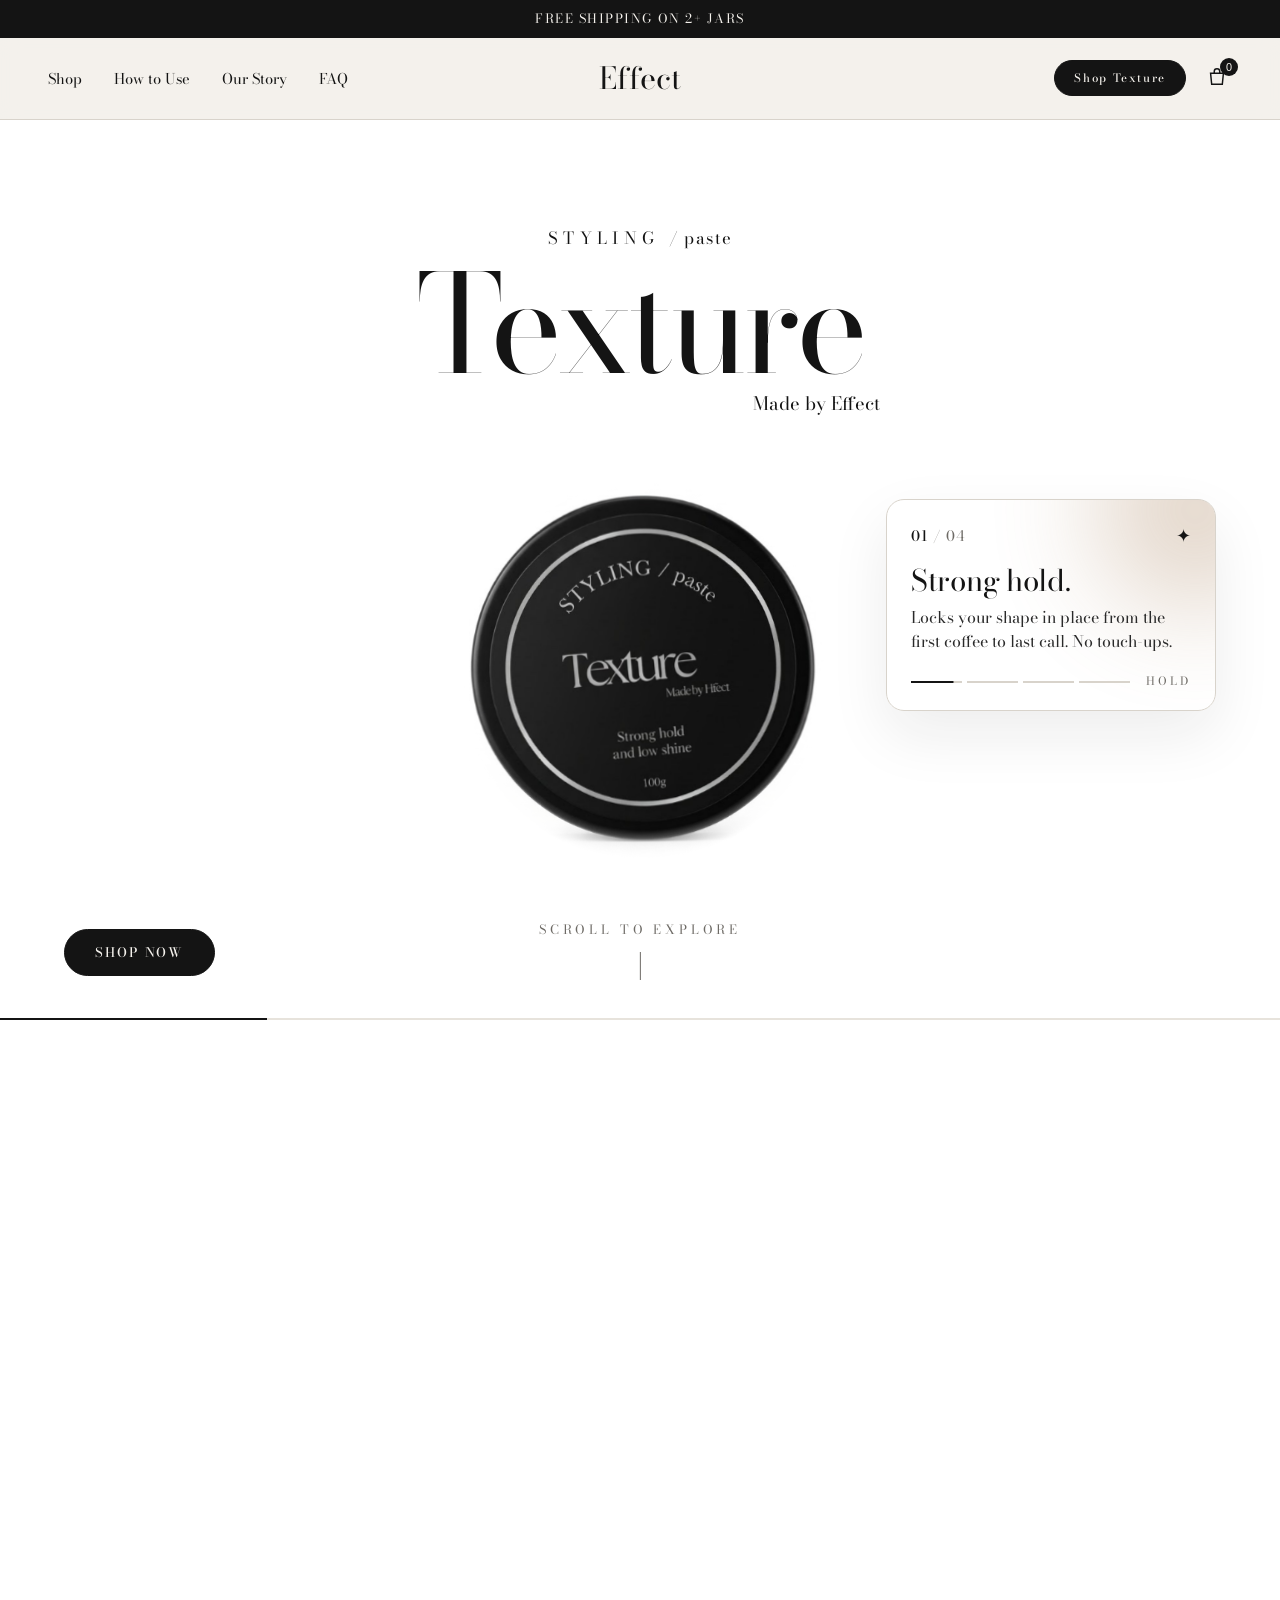
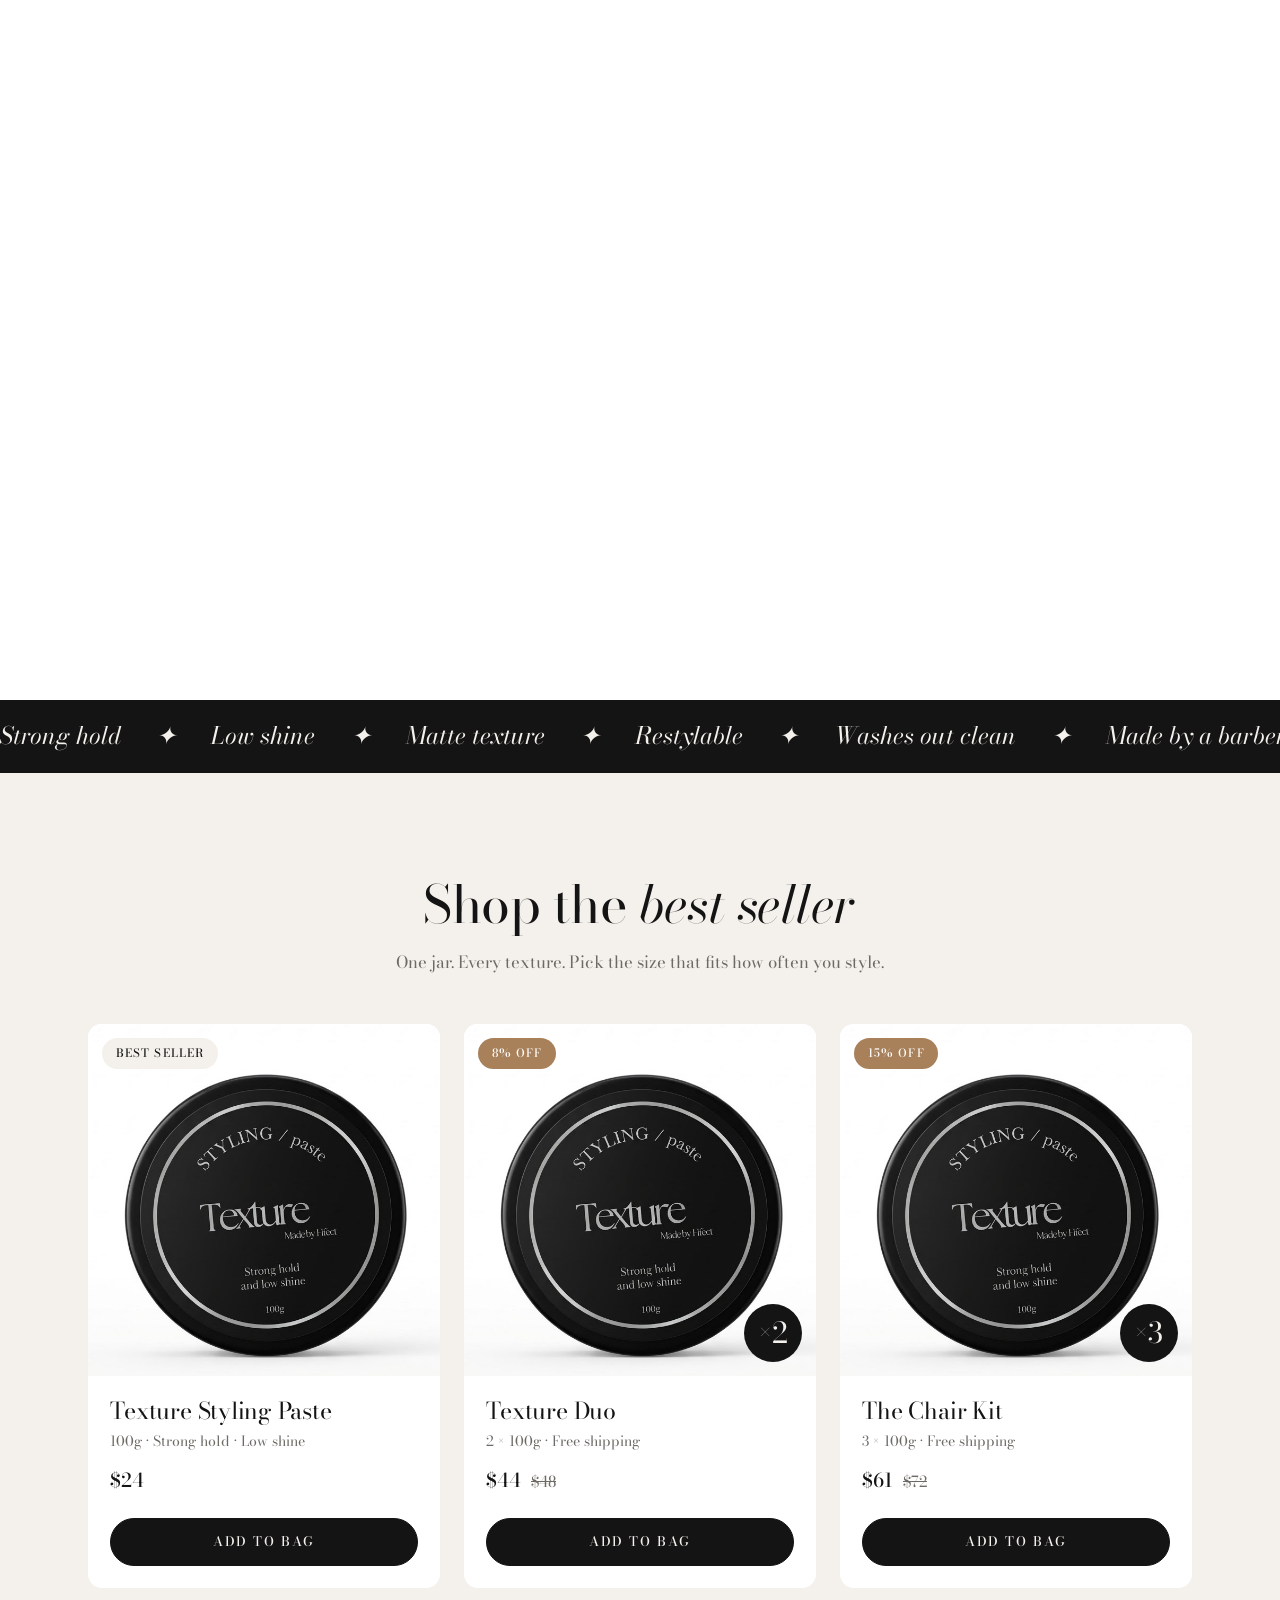
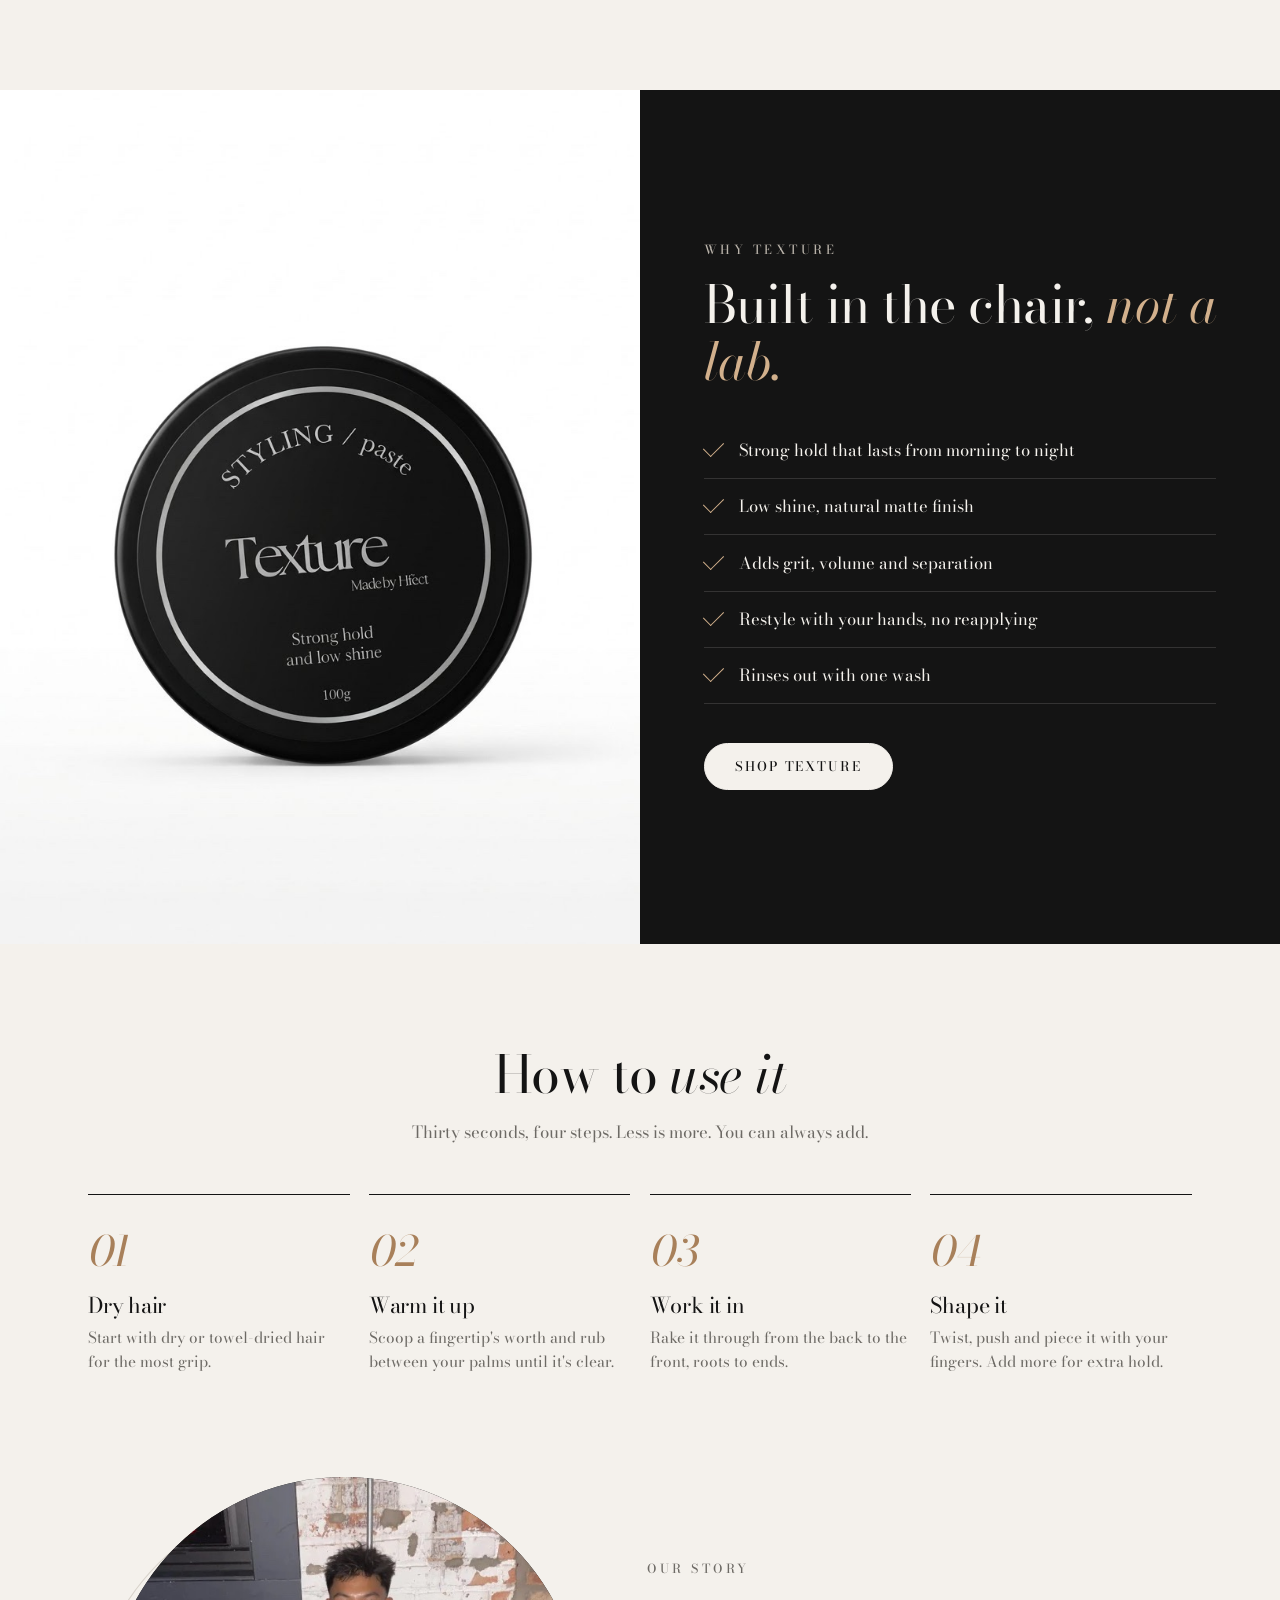
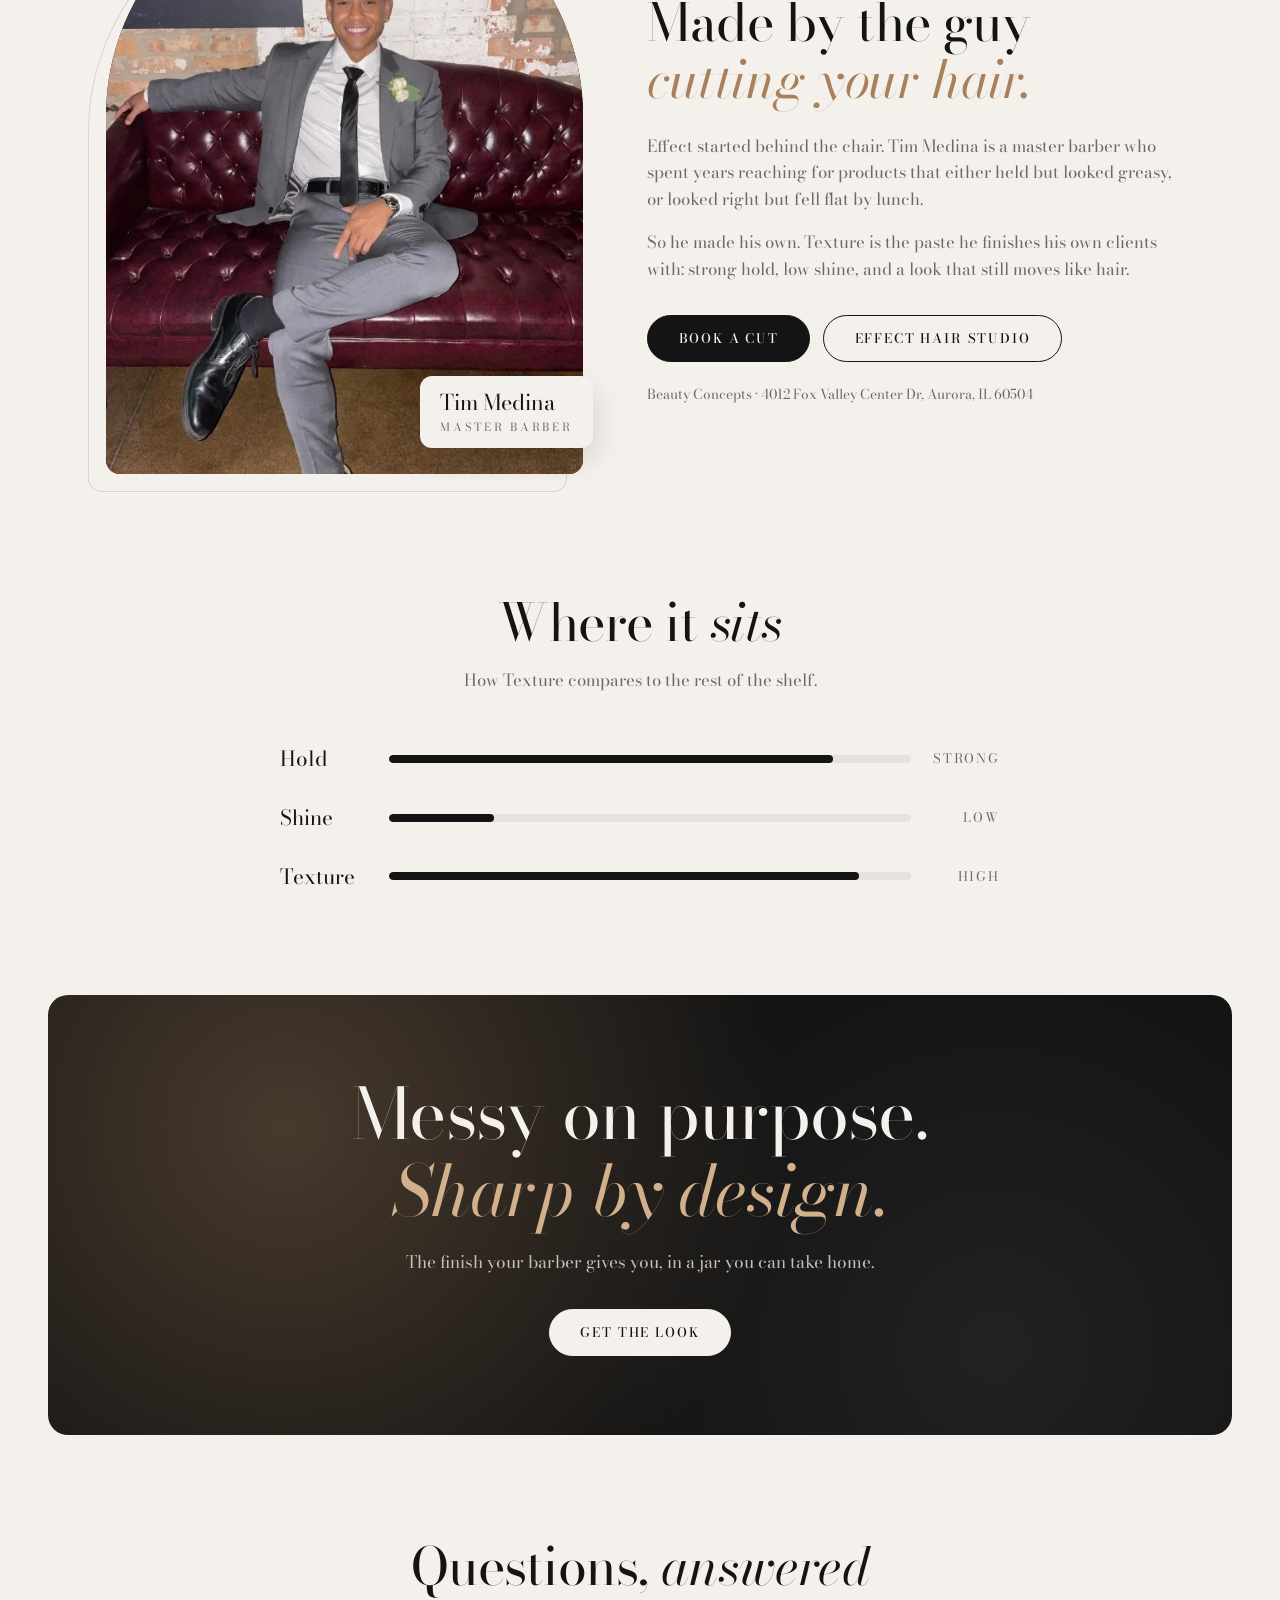
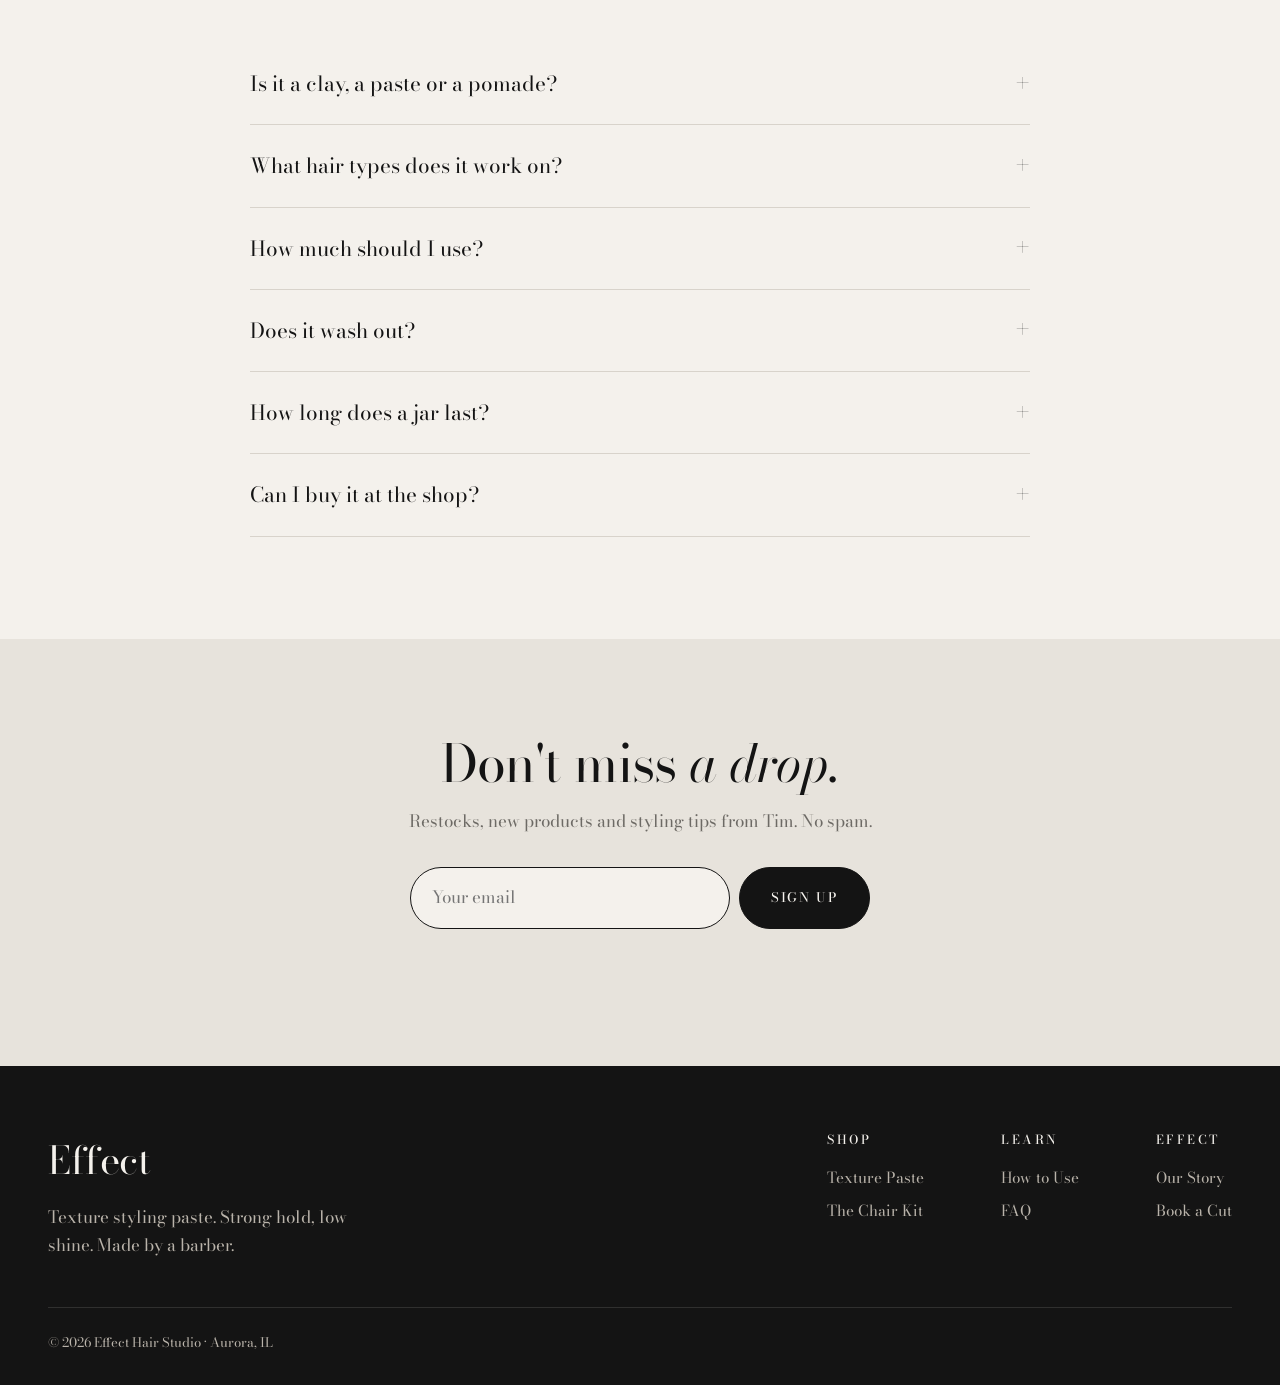
==== site/index.html @ c410d179 "Add The Effect hair clay website Static site for Texture styling paste by Effect: scroll-driven hero" ====
<!DOCTYPE html>
<html lang="en">
<head>
  <meta charset="UTF-8">
  <meta name="viewport" content="width=device-width, initial-scale=1.0">
  <title>Effect | Texture Styling Paste</title>
  <meta name="description" content="Texture styling paste by Effect. Strong hold, low shine. Made by master barber Tim Medina.">
  <link rel="preconnect" href="https://fonts.googleapis.com">
  <link rel="preconnect" href="https://fonts.gstatic.com" crossorigin>
  <link href="https://fonts.googleapis.com/css2?family=Bodoni+Moda:ital,opsz,wght@0,6..96,400..700;1,6..96,400..700&display=swap" rel="stylesheet">
  <link rel="stylesheet" href="css/styles.css">
</head>
<body>

  <!-- Announcement bar (rotating) -->
  <div class="promo" aria-live="polite">
    <div class="promo-track">
      <a href="#shop" class="promo-item is-active">Free shipping on 2+ jars</a>
      <a href="#bundle" class="promo-item">Stock up: the 3-jar Chair Kit saves 15%</a>
      <a href="#barber" class="promo-item">Book a cut with Tim, Aurora IL</a>
    </div>
  </div>

  <!-- Header -->
  <header class="nav">
    <button class="nav-toggle" aria-label="Open menu" aria-expanded="false">
      <span></span><span></span>
    </button>
    <nav class="nav-links" aria-label="Main">
      <a href="#shop">Shop</a>
      <a href="#how">How to Use</a>
      <a href="#barber">Our Story</a>
      <a href="#faq">FAQ</a>
    </nav>
    <a href="#top" class="logo" aria-label="Effect home">Effect</a>
    <div class="nav-actions">
      <a href="#shop" class="btn btn-sm btn-dark nav-cta">Shop Texture</a>
      <button class="cart-btn" aria-label="Open cart">
        <svg viewBox="0 0 24 24" width="22" height="22" fill="none" stroke="currentColor" stroke-width="1.6"><path d="M5 8h14l-1.2 12H6.2L5 8Z"/><path d="M9 8V6a3 3 0 0 1 6 0v2"/></svg>
        <span class="cart-count">0</span>
      </button>
    </div>
  </header>

  <main id="top">

    <!-- Scroll hero: the jar animates as you scroll through four feature cards.
         Plain-JS port of the FrameSequenceHero component. To use a real frame
         sequence (e.g. a filmed 360° spin), add data-frame-count="120" and
         data-frame-path="images/frames/frame_####.jpg" to this section. -->
    <section class="fsh" id="hero">
      <div class="fsh-stage">
        <div class="fsh-loader" aria-hidden="true">
          <p class="fsh-loader-text">Loading · 0%</p>
          <div class="fsh-loader-track"><span class="fsh-loader-fill"></span></div>
        </div>

        <div class="fsh-canvas-wrap">
          <img class="fsh-canvas" src="images/texture-jar.jpg" alt="Effect Texture styling paste jar: strong hold and low shine, 100g" draggable="false">
        </div>

        <div class="fsh-copy">
          <p class="fsh-eyebrow">STYLING <span>/ paste</span></p>
          <h1 class="fsh-title">Texture</h1>
          <p class="fsh-made">Made by Effect</p>
        </div>

        <div class="fsh-cards">
          <article class="fsh-card" data-from="0" data-to="0.25" style="--c:#a8805a">
            <div class="fsh-card-inner">
              <span class="fsh-card-glow" aria-hidden="true"></span>
              <div class="fsh-card-head"><span class="fsh-card-num"><strong>01</strong> / 04</span><span class="fsh-card-icon" aria-hidden="true">✦</span></div>
              <h3 class="fsh-card-title">Strong hold.</h3>
              <p class="fsh-card-desc">Locks your shape in place from the first coffee to last call. No touch-ups.</p>
              <div class="fsh-card-foot"><div class="fsh-ticks"></div><span class="fsh-card-label">Hold</span></div>
            </div>
          </article>
          <article class="fsh-card" data-from="0.25" data-to="0.5" style="--c:#8c8c8c">
            <div class="fsh-card-inner">
              <span class="fsh-card-glow" aria-hidden="true"></span>
              <div class="fsh-card-head"><span class="fsh-card-num"><strong>02</strong> / 04</span><span class="fsh-card-icon" aria-hidden="true">◐</span></div>
              <h3 class="fsh-card-title">Low shine.</h3>
              <p class="fsh-card-desc">A natural matte finish that looks like hair, not product.</p>
              <div class="fsh-card-foot"><div class="fsh-ticks"></div><span class="fsh-card-label">Finish</span></div>
            </div>
          </article>
          <article class="fsh-card" data-from="0.5" data-to="0.75" style="--c:#c9a27c">
            <div class="fsh-card-inner">
              <span class="fsh-card-glow" aria-hidden="true"></span>
              <div class="fsh-card-head"><span class="fsh-card-num"><strong>03</strong> / 04</span><span class="fsh-card-icon" aria-hidden="true">▣</span></div>
              <h3 class="fsh-card-title">Real texture.</h3>
              <p class="fsh-card-desc">Grit, volume and separation. Restyle with your fingers all day.</p>
              <div class="fsh-card-foot"><div class="fsh-ticks"></div><span class="fsh-card-label">Texture</span></div>
            </div>
          </article>
          <article class="fsh-card" data-from="0.75" data-to="1.01" style="--c:#141414">
            <div class="fsh-card-inner">
              <span class="fsh-card-glow" aria-hidden="true"></span>
              <div class="fsh-card-head"><span class="fsh-card-num"><strong>04</strong> / 04</span><span class="fsh-card-icon" aria-hidden="true">✂</span></div>
              <h3 class="fsh-card-title">Made by a barber.</h3>
              <p class="fsh-card-desc">The paste Tim Medina finishes his own clients with. 100g jar.</p>
              <a href="#shop" class="btn btn-dark btn-sm fsh-card-cta">SHOP TEXTURE · $24</a>
              <div class="fsh-card-foot"><div class="fsh-ticks"></div><span class="fsh-card-label">Effect</span></div>
            </div>
          </article>
        </div>

        <a href="#shop" class="btn btn-dark fsh-cta">SHOP NOW</a>
        <p class="fsh-sub">Scroll to explore</p>
        <div class="fsh-progress"><span class="fsh-progress-fill"></span></div>
      </div>
    </section>

    <!-- Marquee -->
    <div class="marquee" aria-hidden="true">
      <div class="marquee-track">
        <span>Strong hold</span><span>✦</span><span>Low shine</span><span>✦</span><span>Matte texture</span><span>✦</span><span>Restylable</span><span>✦</span><span>Washes out clean</span><span>✦</span><span>Made by a barber</span><span>✦</span>
        <span>Strong hold</span><span>✦</span><span>Low shine</span><span>✦</span><span>Matte texture</span><span>✦</span><span>Restylable</span><span>✦</span><span>Washes out clean</span><span>✦</span><span>Made by a barber</span><span>✦</span>
      </div>
    </div>

    <!-- Shop -->
    <section id="shop" class="section">
      <div class="section-head">
        <h2>Shop the <em>best seller</em></h2>
        <p>One jar. Every texture. Pick the size that fits how often you style.</p>
      </div>

      <div class="products">
        <article class="product" data-id="single" data-name="Texture Styling Paste" data-price="24">
          <div class="product-media">
            <span class="badge">Best seller</span>
            <img src="images/texture-jar.jpg" alt="Texture styling paste, single jar" loading="lazy">
          </div>
          <div class="product-body">
            <h3>Texture Styling Paste</h3>
            <p class="product-meta">100g · Strong hold · Low shine</p>
            <div class="price"><span>$24</span></div>
            <button class="btn btn-dark btn-block add-to-cart">ADD TO BAG</button>
          </div>
        </article>

        <article class="product" data-id="duo" data-name="Texture Duo" data-price="44">
          <div class="product-media">
            <span class="badge badge-accent">8% off</span>
            <img src="images/texture-jar.jpg" alt="Texture styling paste, two jars" loading="lazy">
            <span class="qty-tag">×2</span>
          </div>
          <div class="product-body">
            <h3>Texture Duo</h3>
            <p class="product-meta">2 × 100g · Free shipping</p>
            <div class="price"><span>$44</span><s>$48</s></div>
            <button class="btn btn-dark btn-block add-to-cart">ADD TO BAG</button>
          </div>
        </article>

        <article class="product" id="bundle" data-id="kit" data-name="The Chair Kit" data-price="61">
          <div class="product-media">
            <span class="badge badge-accent">15% off</span>
            <img src="images/texture-jar.jpg" alt="Texture styling paste, three jars" loading="lazy">
            <span class="qty-tag">×3</span>
          </div>
          <div class="product-body">
            <h3>The Chair Kit</h3>
            <p class="product-meta">3 × 100g · Free shipping</p>
            <div class="price"><span>$61</span><s>$72</s></div>
            <button class="btn btn-dark btn-block add-to-cart">ADD TO BAG</button>
          </div>
        </article>
      </div>
    </section>

    <!-- Value stack -->
    <section class="value">
      <div class="value-media">
        <img src="images/texture-jar.jpg" alt="" loading="lazy">
      </div>
      <div class="value-copy">
        <p class="eyebrow eyebrow-light">Why Texture</p>
        <h2>Built in the chair, <em>not a lab.</em></h2>
        <ul class="checks">
          <li>Strong hold that lasts from morning to night</li>
          <li>Low shine, natural matte finish</li>
          <li>Adds grit, volume and separation</li>
          <li>Restyle with your hands, no reapplying</li>
          <li>Rinses out with one wash</li>
        </ul>
        <a href="#shop" class="btn btn-light">SHOP TEXTURE</a>
      </div>
    </section>

    <!-- How to use -->
    <section id="how" class="section">
      <div class="section-head">
        <h2>How to <em>use it</em></h2>
        <p>Thirty seconds, four steps. Less is more. You can always add.</p>
      </div>
      <ol class="steps">
        <li><span class="step-num">01</span><h3>Dry hair</h3><p>Start with dry or towel-dried hair for the most grip.</p></li>
        <li><span class="step-num">02</span><h3>Warm it up</h3><p>Scoop a fingertip's worth and rub between your palms until it's clear.</p></li>
        <li><span class="step-num">03</span><h3>Work it in</h3><p>Rake it through from the back to the front, roots to ends.</p></li>
        <li><span class="step-num">04</span><h3>Shape it</h3><p>Twist, push and piece it with your fingers. Add more for extra hold.</p></li>
      </ol>
    </section>

    <!-- Founder / barber -->
    <section id="barber" class="founder">
      <div class="founder-media">
        <div class="founder-photo">
          <img src="images/tim-medina.jpg" alt="Tim Medina, master barber and founder of Effect, in a grey suit on a leather couch" loading="lazy">
        </div>
        <p class="founder-tag">Tim Medina<small>Master Barber</small></p>
      </div>
      <div class="founder-copy">
        <p class="eyebrow">Our story</p>
        <h2>Made by the guy <em>cutting your hair.</em></h2>
        <p>Effect started behind the chair. Tim Medina is a master barber who spent years reaching for products that either held but looked greasy, or looked right but fell flat by lunch.</p>
        <p>So he made his own. Texture is the paste he finishes his own clients with: strong hold, low shine, and a look that still moves like hair.</p>
        <div class="founder-ctas">
          <a href="https://www.effecthairstudios.com/book" class="btn btn-dark" target="_blank" rel="noopener">BOOK A CUT</a>
          <a href="https://www.effecthairstudios.com/" class="btn btn-ghost" target="_blank" rel="noopener">EFFECT HAIR STUDIO</a>
        </div>
        <p class="founder-loc">Beauty Concepts · 4012 Fox Valley Center Dr, Aurora, IL 60504</p>
      </div>
    </section>

    <!-- Hold / shine scale -->
    <section class="section scale-wrap">
      <div class="section-head">
        <h2>Where it <em>sits</em></h2>
        <p>How Texture compares to the rest of the shelf.</p>
      </div>
      <div class="scale">
        <div class="scale-row">
          <span class="scale-label">Hold</span>
          <div class="scale-bar"><span style="--v: 85%"></span></div>
          <span class="scale-end">Strong</span>
        </div>
        <div class="scale-row">
          <span class="scale-label">Shine</span>
          <div class="scale-bar"><span style="--v: 20%"></span></div>
          <span class="scale-end">Low</span>
        </div>
        <div class="scale-row">
          <span class="scale-label">Texture</span>
          <div class="scale-bar"><span style="--v: 90%"></span></div>
          <span class="scale-end">High</span>
        </div>
      </div>
    </section>

    <!-- Banner -->
    <section class="banner">
      <div class="banner-copy">
        <h2>Messy on purpose.<br><em>Sharp by design.</em></h2>
        <p>The finish your barber gives you, in a jar you can take home.</p>
        <a href="#shop" class="btn btn-light">GET THE LOOK</a>
      </div>
    </section>

    <!-- FAQ -->
    <section id="faq" class="section faq-wrap">
      <div class="section-head">
        <h2>Questions, <em>answered</em></h2>
      </div>
      <div class="faq">
        <details>
          <summary>Is it a clay, a paste or a pomade?</summary>
          <p>Texture is a styling paste with a clay-like matte finish. It gives the grip and texture of a clay with the easy spread of a paste, and none of the wet shine of a pomade.</p>
        </details>
        <details>
          <summary>What hair types does it work on?</summary>
          <p>Short to medium-length hair, straight to wavy. It's great for textured crops, quiffs, messy fringes and side parts. Thick hair may need a little more product.</p>
        </details>
        <details>
          <summary>How much should I use?</summary>
          <p>Start with a fingertip-sized scoop. Warm it fully in your palms before applying. Add more only if you need extra hold.</p>
        </details>
        <details>
          <summary>Does it wash out?</summary>
          <p>Yes. One wash with regular shampoo takes it out.</p>
        </details>
        <details>
          <summary>How long does a jar last?</summary>
          <p>With daily use, most people get about two to three months from a 100g jar.</p>
        </details>
        <details>
          <summary>Can I buy it at the shop?</summary>
          <p>Yes. Ask Tim at your next appointment at Beauty Concepts in Aurora, IL.</p>
        </details>
      </div>
    </section>

    <!-- Newsletter -->
    <section class="newsletter">
      <h2>Don't miss <em>a drop.</em></h2>
      <p>Restocks, new products and styling tips from Tim. No spam.</p>
      <form class="news-form">
        <label for="email" class="sr-only">Email address</label>
        <input id="email" type="email" placeholder="Your email" required>
        <button class="btn btn-dark" type="submit">SIGN UP</button>
      </form>
      <p class="news-msg" role="status"></p>
    </section>

  </main>

  <footer class="footer">
    <div class="footer-top">
      <div class="footer-brand">
        <span class="logo logo-light">Effect</span>
        <p>Texture styling paste. Strong hold, low shine. Made by a barber.</p>
      </div>
      <div class="footer-cols">
        <div>
          <h4>Shop</h4>
          <a href="#shop">Texture Paste</a>
          <a href="#bundle">The Chair Kit</a>
        </div>
        <div>
          <h4>Learn</h4>
          <a href="#how">How to Use</a>
          <a href="#faq">FAQ</a>
        </div>
        <div>
          <h4>Effect</h4>
          <a href="#barber">Our Story</a>
          <a href="https://www.effecthairstudios.com/book" target="_blank" rel="noopener">Book a Cut</a>
        </div>
      </div>
    </div>
    <div class="footer-bottom">
      <p>&copy; <span id="year"></span> Effect Hair Studio · Aurora, IL</p>
    </div>
  </footer>

  <!-- Cart drawer -->
  <div class="overlay" hidden></div>
  <aside class="cart" aria-label="Your bag" aria-hidden="true">
    <div class="cart-head">
      <h3>Your bag <span class="cart-items-label">(0)</span></h3>
      <button class="cart-close" aria-label="Close cart">×</button>
    </div>
    <div class="cart-ship">
      <p class="ship-msg">Add 2 jars for free shipping</p>
      <div class="ship-bar"><span></span></div>
    </div>
    <ul class="cart-list"></ul>
    <div class="cart-foot">
      <div class="cart-total"><span>Total</span><strong class="cart-sum">$0</strong></div>
      <button class="btn btn-dark btn-block checkout">SECURE CHECKOUT</button>
      <p class="cart-note"></p>
    </div>
  </aside>

  <script src="js/main.js"></script>
</body>
</html>
---- site/css/styles.css ----
:root {
  --ink: #141414;
  --ink-2: #2a2a2a;
  --bone: #f4f1ec;
  --stone: #e7e3dc;
  --muted: #6d6a65;
  --line: #d8d3cb;
  --accent: #a8805a;
  --white: #ffffff;
  --serif: "Bodoni Moda", "Didot", Georgia, serif;
  --radius: 14px;
  --max: 1200px;
}

* { box-sizing: border-box; margin: 0; padding: 0; }
html { scroll-behavior: smooth; }
body {
  font-family: var(--serif);
  color: var(--ink);
  background: var(--bone);
  font-size: 17px; line-height: 1.6;
  -webkit-font-smoothing: antialiased;
  overflow-x: hidden;
}
img { display: block; max-width: 100%; }
a { color: inherit; }
h1, h2, h3 { font-family: var(--serif); font-weight: 400; line-height: 1.1; letter-spacing: -0.01em; }
h2 { font-size: clamp(2rem, 4.5vw, 3.25rem); }
em { font-style: italic; }
.sr-only { position: absolute; width: 1px; height: 1px; overflow: hidden; clip: rect(0 0 0 0); }

/* Buttons */
.btn {
  display: inline-flex; align-items: center; justify-content: center;
  padding: 1rem 1.9rem; border-radius: 999px; border: 1.5px solid var(--ink);
  font: 500 .82rem/1 var(--serif); letter-spacing: .14em; text-decoration: none;
  cursor: pointer; transition: transform .2s, background .2s, color .2s;
}
.btn:hover { transform: translateY(-2px); }
.btn-dark { background: var(--ink); color: var(--bone); }
.btn-dark:hover { background: var(--ink-2); }
.btn-ghost { background: transparent; color: var(--ink); }
.btn-ghost:hover { background: var(--ink); color: var(--bone); }
.btn-light { background: var(--bone); color: var(--ink); border-color: var(--bone); }
.btn-sm { padding: .7rem 1.2rem; font-size: .72rem; }
.btn-block { width: 100%; }

.eyebrow {
  font: 500 .78rem/1 var(--serif); letter-spacing: .28em; text-transform: uppercase;
  color: var(--muted); margin-bottom: 1.2rem;
}
.eyebrow-light { color: #b9b3aa; }

/* Promo bar */
.promo { background: var(--ink); color: var(--bone); height: 38px; overflow: hidden; }
.promo-track { position: relative; height: 100%; }
.promo-item {
  position: absolute; inset: 0; display: flex; align-items: center; justify-content: center;
  font-size: .8rem; letter-spacing: .12em; text-transform: uppercase; text-decoration: none;
  opacity: 0; transform: translateY(100%); transition: opacity .5s, transform .5s;
  padding: 0 16px; text-align: center;
}
.promo-item.is-active { opacity: 1; transform: none; }
.promo-item.is-leaving { opacity: 0; transform: translateY(-100%); }

/* Nav */
.nav {
  position: sticky; top: 0; z-index: 40;
  display: grid; grid-template-columns: 1fr auto 1fr; align-items: center;
  padding: 1rem clamp(16px, 4vw, 48px);
  background: rgba(244, 241, 236, .92); backdrop-filter: blur(10px);
  border-bottom: 1px solid var(--line);
}
.nav-links { display: flex; gap: 2rem; }
.nav-links a { text-decoration: none; font-size: .92rem; position: relative; }
.nav-links a::after {
  content: ""; position: absolute; left: 0; bottom: -4px; width: 100%; height: 1px;
  background: currentColor; transform: scaleX(0); transform-origin: left; transition: transform .25s;
}
.nav-links a:hover::after { transform: scaleX(1); }
.logo {
  font-family: var(--serif); font-size: 1.9rem; text-decoration: none; letter-spacing: -.01em;
}
.logo-light { color: var(--bone); }
.nav-actions { display: flex; justify-content: flex-end; align-items: center; gap: 1rem; }
.cart-btn {
  position: relative; background: none; border: 0; cursor: pointer; color: var(--ink); padding: 4px;
}
.cart-count {
  position: absolute; top: -4px; right: -6px; min-width: 18px; height: 18px; padding: 0 4px;
  border-radius: 999px; background: var(--ink); color: var(--bone);
  font-size: .68rem; display: grid; place-items: center;
}
.cart-btn.bump { animation: bump .4s; }
@keyframes bump { 50% { transform: scale(1.2); } }
.nav-toggle { display: none; background: none; border: 0; width: 28px; height: 20px; position: relative; cursor: pointer; }
.nav-toggle span { position: absolute; left: 0; width: 100%; height: 1.5px; background: var(--ink); transition: transform .25s, top .25s; }
.nav-toggle span:first-child { top: 5px; }
.nav-toggle span:last-child { top: 14px; }
.nav-toggle[aria-expanded="true"] span:first-child { top: 10px; transform: rotate(45deg); }
.nav-toggle[aria-expanded="true"] span:last-child { top: 10px; transform: rotate(-45deg); }

/* Scroll hero (plain-CSS port of FrameSequenceHero).
   All type here is Bodoni Moda to match the jar label. */
.fsh { position: relative; height: 420vh; background: var(--white); font-family: var(--serif); }
.fsh-stage { position: sticky; top: 0; height: 100vh; height: 100svh; overflow: hidden; background: var(--white); }

.fsh-canvas-wrap {
  position: absolute; inset: 14vh 0 10vh 0; display: grid; place-items: center;
  perspective: 1400px; pointer-events: none;
}
.fsh-canvas {
  height: min(86vh, 130vw); width: auto; max-width: none;
  mix-blend-mode: multiply;
  /* cut the jar (and its soft shadow) out of the photo's off-white backdrop */
  -webkit-mask-image: radial-gradient(circle closest-side at 50.5% 54%, #000 58%, transparent 68%);
  mask-image: radial-gradient(circle closest-side at 50.5% 54%, #000 58%, transparent 68%);
  transform-origin: 50.5% 54%; will-change: transform; user-select: none;
}

.fsh-copy { position: absolute; top: calc(78px + 3vh); left: 0; right: 0; text-align: center; z-index: 2; pointer-events: none; padding: 0 16px; }
.fsh-eyebrow { font-size: clamp(.85rem, 1.4vw, 1.05rem); letter-spacing: .32em; margin-bottom: .6rem; }
.fsh-eyebrow span { letter-spacing: .08em; text-transform: none; }
.fsh-title { font-size: clamp(4.2rem, 11vw, 8.5rem); line-height: .92; letter-spacing: -.035em; font-weight: 400; }
.fsh-made { font-size: clamp(.95rem, 1.5vw, 1.15rem); margin-top: .2rem; transform: translateX(min(22vw, 11rem)); }

.fsh-cards {
  position: absolute; z-index: 3; right: clamp(16px, 5vw, 72px); top: 56%;
  width: 330px; height: 250px; transform: translateY(-50%);
}
.fsh-card {
  position: absolute; left: 0; right: 0; top: 0; opacity: 0; transform: translateY(26px);
  transition: opacity .5s ease, transform .6s cubic-bezier(.2,.7,.2,1); pointer-events: none;
}
.fsh-card-active { opacity: 1; transform: none; pointer-events: auto; }
.fsh-card-prev { transform: translateY(-26px); }
.fsh-card-inner {
  position: relative; overflow: hidden; padding: 1.4rem 1.5rem 1.2rem; border-radius: 18px;
  background: rgba(255, 255, 255, .78); backdrop-filter: blur(14px); -webkit-backdrop-filter: blur(14px);
  border: 1px solid var(--line); box-shadow: 0 24px 60px rgba(20, 20, 20, .08);
}
.fsh-card-glow {
  position: absolute; width: 200px; height: 200px; right: -80px; top: -90px; border-radius: 50%;
  background: var(--c); filter: blur(55px); opacity: .32; pointer-events: none;
}
.fsh-card-head { display: flex; justify-content: space-between; align-items: center; margin-bottom: .9rem; position: relative; }
.fsh-card-num { font-size: .9rem; color: var(--muted); letter-spacing: .06em; }
.fsh-card-num strong { color: var(--ink); font-weight: 500; }
.fsh-card-icon { font-size: 1.1rem; }
.fsh-card-title { font-size: 1.85rem; margin-bottom: .5rem; position: relative; }
.fsh-card-desc { font-size: 1rem; line-height: 1.5; color: var(--ink-2); position: relative; }
.fsh-card-cta { margin-top: 1rem; position: relative; }
.fsh-card-foot { display: flex; align-items: center; gap: 1rem; margin-top: 1.2rem; position: relative; }
.fsh-ticks { display: flex; gap: 5px; flex: 1; }
.fsh-tick { flex: 1; height: 2px; background: var(--line); overflow: hidden; }
.fsh-tick span { display: block; height: 100%; background: var(--ink); transform: scaleX(0); transform-origin: left; }
.fsh-card-label { font-size: .72rem; letter-spacing: .26em; text-transform: uppercase; color: var(--muted); }

.fsh-cta { position: absolute; z-index: 3; left: clamp(16px, 5vw, 72px); bottom: 44px; }
.fsh-sub {
  position: absolute; z-index: 3; left: 50%; bottom: 40px; transform: translateX(-50%);
  font-size: .8rem; letter-spacing: .3em; text-transform: uppercase; color: var(--muted);
  transition: opacity .4s; white-space: nowrap;
}
.fsh-sub::after { content: ""; display: block; width: 1px; height: 28px; margin: .7rem auto 0; background: var(--muted); animation: fsh-drip 1.8s ease-in-out infinite; transform-origin: top; }
.fsh-sub-hidden { opacity: 0; }
@keyframes fsh-drip { 0% { transform: scaleY(0); } 50% { transform: scaleY(1); } 100% { transform: scaleY(1); opacity: 0; } }

.fsh-progress { position: absolute; left: 0; right: 0; bottom: 0; height: 2px; background: var(--stone); z-index: 3; }
.fsh-progress-fill { display: block; height: 100%; width: 0; background: var(--ink); }

/* Loader: only shown when a real frame sequence is configured */
.fsh-loader { display: none; }
.fsh.has-frames .fsh-loader {
  display: grid; place-content: center; gap: 1rem; position: absolute; inset: 0; z-index: 10;
  background: var(--white); transition: opacity .6s, visibility .6s; text-align: center;
}
.fsh.frames-ready .fsh-loader { opacity: 0; visibility: hidden; }
.fsh-loader-text { letter-spacing: .2em; text-transform: uppercase; font-size: .8rem; }
.fsh-loader-track { width: 200px; height: 2px; background: var(--stone); }
.fsh-loader-fill { display: block; height: 100%; width: 0; background: var(--ink); transition: width .2s; }

/* Photo framing: crops the product photo tight on the jar */
.product-media, .value-media {
  position: relative; overflow: hidden; background: #ffffff;
}
.product-media img, .value-media img {
  width: 100%; height: 100%; object-fit: cover; object-position: 50.5% 54.5%;
  transform-origin: 50.5% 54.5%;
}

.badge {
  position: absolute; top: 14px; left: 14px; z-index: 2;
  background: var(--bone); color: var(--ink); border-radius: 999px;
  padding: .4rem .85rem; font-size: .72rem; font-weight: 500; letter-spacing: .1em; text-transform: uppercase;
}
.badge-accent { background: var(--accent); color: var(--white); }

/* Marquee */
.marquee { background: var(--ink); color: var(--bone); overflow: hidden; padding: 1.1rem 0; }
.marquee-track { display: flex; gap: 2.2rem; width: max-content; animation: marquee 32s linear infinite; }
.marquee-track span { font-family: var(--serif); font-size: 1.5rem; font-style: italic; white-space: nowrap; }
@keyframes marquee { to { transform: translateX(-50%); } }

/* Sections */
.section { max-width: var(--max); margin: 0 auto; padding: clamp(4rem, 8vw, 7rem) clamp(16px, 4vw, 48px); }
.section-head { text-align: center; max-width: 40rem; margin: 0 auto 3rem; }
.section-head p { color: var(--muted); margin-top: 1rem; font-size: 1.05rem; }

/* Products */
.products { display: grid; grid-template-columns: repeat(3, 1fr); gap: 1.5rem; }
.product { background: var(--white); border-radius: var(--radius); overflow: hidden; display: flex; flex-direction: column; transition: transform .3s, box-shadow .3s; }
.product:hover { transform: translateY(-4px); box-shadow: 0 20px 40px rgba(20,20,20,.08); }
.product-media { aspect-ratio: 1; }
.product-media img { transform: scale(1.35); transition: transform .6s; }
.product:hover .product-media img { transform: scale(1.45); }
.qty-tag {
  position: absolute; bottom: 14px; right: 14px; font-family: var(--serif); font-size: 1.8rem;
  background: var(--ink); color: var(--bone); width: 58px; height: 58px; border-radius: 50%;
  display: grid; place-items: center;
}
.product-body { padding: 1.4rem; display: flex; flex-direction: column; gap: .4rem; flex: 1; }
.product-body h3 { font-size: 1.45rem; }
.product-meta { font-size: .88rem; color: var(--muted); }
.price { display: flex; gap: .6rem; align-items: baseline; margin: .3rem 0 1rem; margin-top: auto; padding-top: .4rem; }
.price span { font-size: 1.2rem; font-weight: 500; }
.price s { color: var(--muted); font-size: .95rem; }
.add-to-cart.added { background: var(--accent); border-color: var(--accent); }

/* Value stack */
.value {
  display: grid; grid-template-columns: 1fr 1fr; background: var(--ink); color: var(--bone);
}
.value-media { min-height: 520px; }
.value-media img { transform: scale(1.1); }
.value-copy { padding: clamp(3rem, 7vw, 6rem) clamp(16px, 5vw, 5rem); align-self: center; }
.value-copy h2 { margin-bottom: 2rem; }
.value-copy h2 em { color: #d2b08c; }
.checks { list-style: none; margin-bottom: 2.4rem; }
.checks li {
  padding: .9rem 0 .9rem 2.2rem; border-bottom: 1px solid rgba(244,241,236,.14);
  position: relative; font-size: 1.04rem;
}
.checks li::before {
  content: ""; position: absolute; left: 0; top: 1.15rem; width: 18px; height: 10px;
  border-left: 1.5px solid #d2b08c; border-bottom: 1.5px solid #d2b08c; transform: rotate(-45deg);
}

/* Steps */
.steps { list-style: none; display: grid; grid-template-columns: repeat(4, 1fr); gap: 1.2rem; }
.steps li { border-top: 1.5px solid var(--ink); padding-top: 1.4rem; }
.step-num { font-family: var(--serif); font-style: italic; font-size: 2.6rem; color: var(--accent); display: block; margin-bottom: .6rem; }
.steps h3 { font-size: 1.35rem; margin-bottom: .5rem; }
.steps p { color: var(--muted); font-size: .96rem; }

/* Founder */
.founder {
  max-width: var(--max); margin: 0 auto clamp(4rem, 8vw, 7rem);
  display: grid; grid-template-columns: 1fr 1.1fr; gap: clamp(2rem, 5vw, 5rem); align-items: center;
  padding: 0 clamp(16px, 4vw, 48px);
}
.founder-media { position: relative; padding: 0 0 18px 18px; }
.founder-media::before {
  /* offset outline echoing the arch, like Tim's studio site */
  content: ""; position: absolute; left: 0; bottom: 0; width: calc(100% - 18px); aspect-ratio: 4/5;
  border: 1px solid var(--line); border-radius: 50% 50% var(--radius) var(--radius) / 40% 40% var(--radius) var(--radius);
}
.founder-photo {
  position: relative; aspect-ratio: 4/5; overflow: hidden; background: var(--ink);
  border-radius: 50% 50% var(--radius) var(--radius) / 40% 40% var(--radius) var(--radius);
}
.founder-photo img {
  width: 100%; height: 100%; object-fit: cover; object-position: 50% 30%;
  transform: scale(1.04); transform-origin: 50% 100%;
}
.founder-tag {
  position: absolute; right: -10px; bottom: 44px; z-index: 2;
  background: var(--bone); padding: .9rem 1.3rem; border-radius: 12px;
  box-shadow: 0 12px 30px rgba(20,20,20,.15);
  font-family: var(--serif); font-size: 1.35rem; line-height: 1.2;
}
.founder-tag small {
  display: block; margin-top: .25rem; font-family: var(--serif); font-size: .7rem;
  letter-spacing: .24em; text-transform: uppercase; color: var(--muted);
}
.founder-copy h2 { margin-bottom: 1.5rem; }
.founder-copy h2 em { color: var(--accent); }
.founder-copy > p:not(.eyebrow):not(.founder-loc) { color: var(--muted); font-size: 1.05rem; margin-bottom: 1rem; max-width: 34rem; }
.founder-ctas { display: flex; flex-wrap: wrap; gap: .8rem; margin: 2rem 0 1.4rem; }
.founder-loc { font-size: .85rem; color: var(--muted); }

/* Scale */
.scale-wrap { padding-top: 0; }
.scale { max-width: 720px; margin: 0 auto; display: grid; gap: 1.6rem; }
.scale-row { display: grid; grid-template-columns: 90px 1fr 70px; align-items: center; gap: 1.2rem; }
.scale-label { font-family: var(--serif); font-size: 1.3rem; }
.scale-end { font-size: .82rem; letter-spacing: .14em; text-transform: uppercase; color: var(--muted); text-align: right; }
.scale-bar { height: 8px; background: var(--stone); border-radius: 999px; overflow: hidden; }
.scale-bar span { display: block; height: 100%; width: 0; background: var(--ink); border-radius: 999px; transition: width 1.4s cubic-bezier(.2,.7,.2,1); }
.scale.in-view .scale-bar span { width: var(--v); }

/* Banner */
.banner {
  margin: 0 clamp(16px, 4vw, 48px); border-radius: calc(var(--radius) + 6px);
  min-height: 440px; display: grid; place-items: center; text-align: center;
  color: var(--bone); padding: 4rem 1.5rem;
  background:
    radial-gradient(circle at 20% 30%, rgba(168,128,90,.35), transparent 50%),
    radial-gradient(circle at 80% 80%, rgba(255,255,255,.06), transparent 40%),
    var(--ink);
}
.banner h2 { font-size: clamp(2.2rem, 6vw, 4.4rem); margin-bottom: 1.2rem; }
.banner h2 em { color: #d2b08c; }
.banner p { color: #c6c0b7; margin-bottom: 2rem; font-size: 1.08rem; }

/* FAQ */
.faq { max-width: 780px; margin: 0 auto; }
.faq details { border-bottom: 1px solid var(--line); }
.faq summary {
  list-style: none; cursor: pointer; padding: 1.5rem 2.5rem 1.5rem 0; position: relative;
  font-family: var(--serif); font-size: 1.3rem;
}
.faq summary::-webkit-details-marker { display: none; }
.faq summary::after {
  content: "+"; position: absolute; right: 0; top: 50%; transform: translateY(-50%);
  font-family: var(--serif); font-weight: 500; font-size: 1.8rem; transition: transform .25s;
}
.faq details[open] summary::after { transform: translateY(-50%) rotate(45deg); }
.faq details p { color: var(--muted); padding: 0 2.5rem 1.6rem 0; }

/* Newsletter */
.newsletter {
  text-align: center; background: var(--stone);
  padding: clamp(4rem, 8vw, 6rem) clamp(16px, 4vw, 48px);
}
.newsletter p { color: var(--muted); margin: 1rem 0 2rem; }
.news-form { display: flex; gap: .6rem; max-width: 460px; margin: 0 auto; }
.news-form input {
  flex: 1; min-width: 0; padding: 1rem 1.3rem; border-radius: 999px; border: 1.5px solid var(--ink);
  background: var(--bone); font: inherit;
}
.news-msg { min-height: 1.5em; margin: 1rem 0 0 !important; color: var(--ink) !important; }

/* Footer */
.footer { background: var(--ink); color: #b9b3aa; padding: 4rem clamp(16px, 4vw, 48px) 2rem; }
.footer-top { max-width: var(--max); margin: 0 auto; display: flex; justify-content: space-between; gap: 3rem; flex-wrap: wrap; }
.footer-brand { max-width: 300px; }
.footer-brand .logo { display: block; font-size: 2.4rem; margin-bottom: .8rem; }
.footer-cols { display: flex; gap: clamp(2rem, 6vw, 5rem); flex-wrap: wrap; }
.footer-cols h4 { color: var(--bone); font-weight: 500; font-size: .78rem; letter-spacing: .2em; text-transform: uppercase; margin-bottom: 1rem; }
.footer-cols a { display: block; text-decoration: none; margin-bottom: .55rem; font-size: .95rem; }
.footer-cols a:hover { color: var(--bone); }
.footer-bottom { max-width: var(--max); margin: 3rem auto 0; padding-top: 1.5rem; border-top: 1px solid rgba(244,241,236,.12); font-size: .82rem; }

/* Cart drawer */
.overlay { position: fixed; inset: 0; background: rgba(20,20,20,.4); z-index: 60; }
.cart {
  position: fixed; top: 0; right: 0; height: 100%; width: min(420px, 100%); z-index: 70;
  background: var(--bone); display: flex; flex-direction: column;
  transform: translateX(100%); transition: transform .35s cubic-bezier(.2,.7,.2,1);
}
.cart.open { transform: none; }
.cart-head { display: flex; justify-content: space-between; align-items: center; padding: 1.4rem 1.5rem; border-bottom: 1px solid var(--line); }
.cart-head h3 { font-size: 1.6rem; }
.cart-close { background: none; border: 0; font-size: 2rem; line-height: 1; cursor: pointer; color: var(--ink); }
.cart-ship { padding: 1rem 1.5rem; border-bottom: 1px solid var(--line); }
.ship-msg { font-size: .88rem; margin-bottom: .6rem; }
.ship-bar { height: 6px; background: var(--stone); border-radius: 999px; overflow: hidden; }
.ship-bar span { display: block; height: 100%; width: 0; background: var(--accent); transition: width .4s; }
.cart-list { list-style: none; flex: 1; overflow-y: auto; padding: 1rem 1.5rem; }
.cart-empty { color: var(--muted); text-align: center; padding: 3rem 0; }
.cart-line { display: grid; grid-template-columns: 72px 1fr auto; gap: 1rem; align-items: center; padding: .9rem 0; border-bottom: 1px solid var(--line); }
.cart-thumb { width: 72px; height: 72px; border-radius: 10px; overflow: hidden; background: #ffffff; }
.cart-thumb img { width: 100%; height: 100%; object-fit: cover; object-position: 50.5% 54.5%; transform: scale(1.4); transform-origin: 50.5% 54.5%; }
.cart-line h4 { font-family: var(--serif); font-weight: 400; font-size: 1.1rem; }
.qty { display: inline-flex; align-items: center; border: 1px solid var(--line); border-radius: 999px; margin-top: .4rem; }
.qty button { background: none; border: 0; width: 28px; height: 28px; cursor: pointer; font-size: 1rem; color: var(--ink); }
.qty span { min-width: 20px; text-align: center; font-size: .9rem; }
.cart-line-price { font-weight: 500; }
.cart-foot { padding: 1.4rem 1.5rem; border-top: 1px solid var(--line); }
.cart-total { display: flex; justify-content: space-between; margin-bottom: 1rem; font-size: 1.05rem; }
.cart-note { font-size: .82rem; color: var(--muted); margin-top: .8rem; text-align: center; min-height: 1.2em; }

/* Reveal on scroll */
.reveal { opacity: 0; transform: translateY(24px); transition: opacity .8s, transform .8s; }
.reveal.in-view { opacity: 1; transform: none; }

/* Responsive */
@media (max-width: 960px) {
  .products { grid-template-columns: 1fr 1fr; }
  .products .product:last-child { grid-column: 1 / -1; }
  .steps { grid-template-columns: 1fr 1fr; gap: 2rem 1.2rem; }
}
@media (max-width: 820px) {
  .nav-toggle { display: block; }
  .nav-cta { display: none; }
  .nav-links {
    position: absolute; top: 100%; left: 0; right: 0; flex-direction: column; gap: 0;
    background: var(--bone); border-bottom: 1px solid var(--line);
    max-height: 0; overflow: hidden; transition: max-height .35s;
  }
  .nav-links.open { max-height: 320px; }
  .nav-links a { padding: 1rem 16px; border-top: 1px solid var(--line); }
  .nav-links a::after { display: none; }
  .founder, .value { grid-template-columns: 1fr; }
  .fsh { height: 380vh; }
  .fsh-canvas-wrap { inset: 4vh 0 22vh 0; }
  .fsh-canvas { height: min(80vh, 140vw); }
  .fsh-cards { left: 16px; right: 16px; top: auto; bottom: 24px; width: auto; height: auto; transform: none; }
  .fsh-card { top: auto; bottom: 0; }
  .fsh-card-title { font-size: 1.5rem; }
  .fsh-card-desc { font-size: .95rem; }
  .fsh-cta, .fsh-sub { display: none; }
  .value-media { min-height: 320px; }
  .founder-media { max-width: 420px; width: 100%; margin: 0 auto; }
  .founder-tag { right: 0; }
}
@media (max-width: 560px) {
  .products { grid-template-columns: 1fr; }
  .steps { grid-template-columns: 1fr; }
  .news-form { flex-direction: column; }
  .scale-row { grid-template-columns: 70px 1fr 56px; gap: .8rem; }
  .faq summary { font-size: 1.15rem; }
}
@media (prefers-reduced-motion: reduce) {
  *, *::before, *::after { animation: none !important; transition: none !important; }
  .reveal { opacity: 1; transform: none; }
}
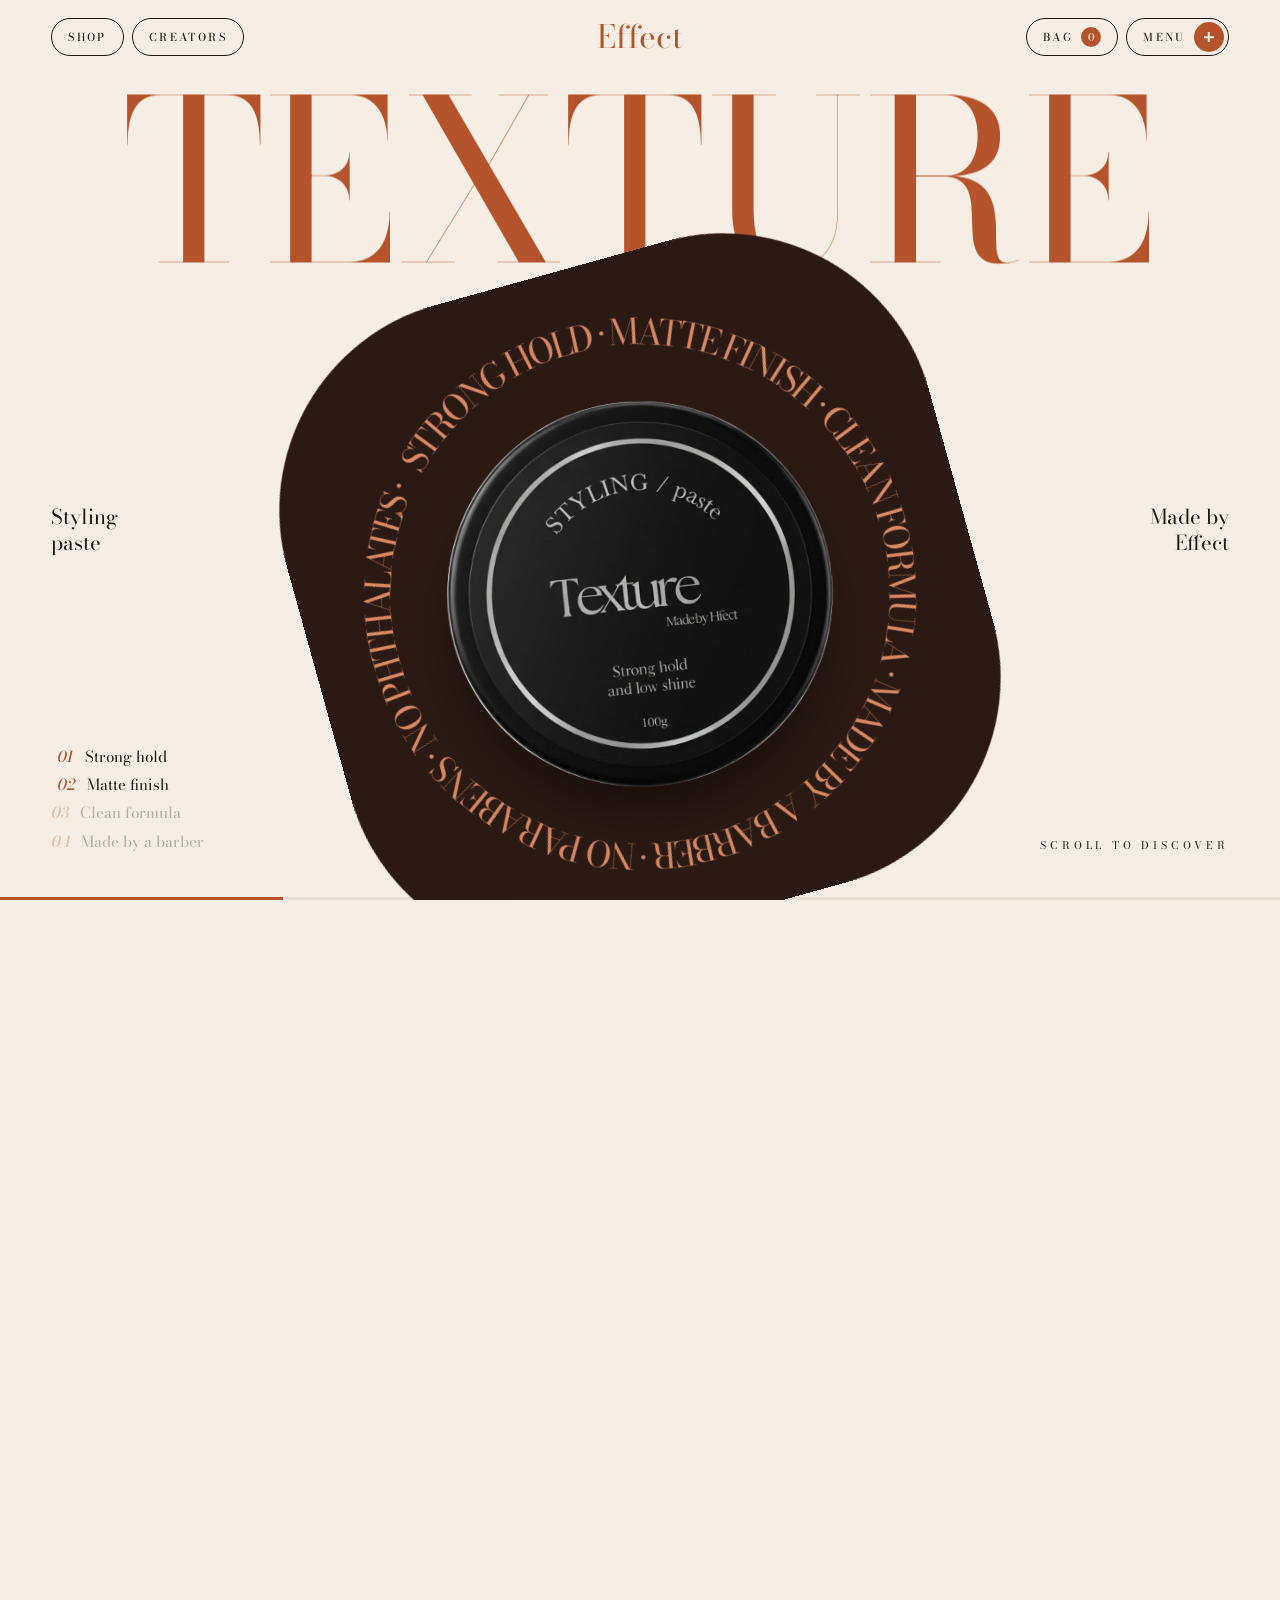
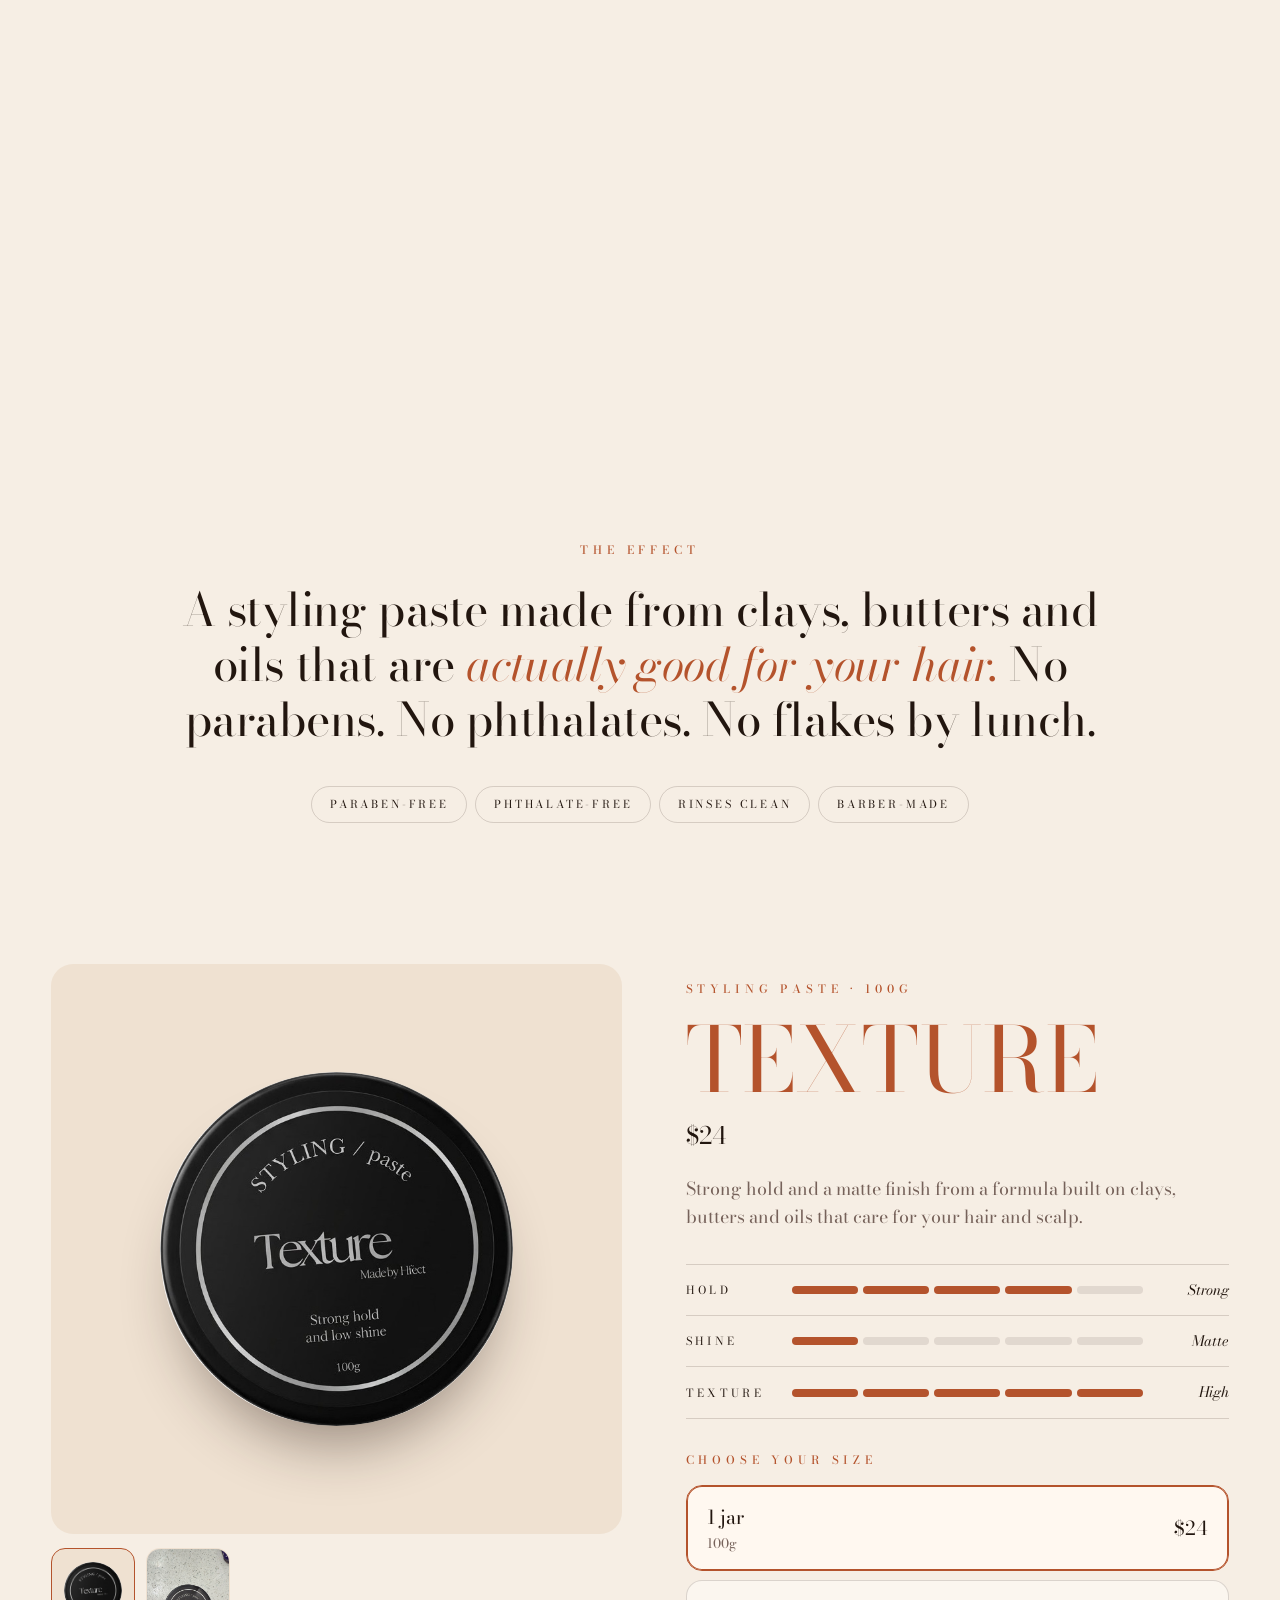
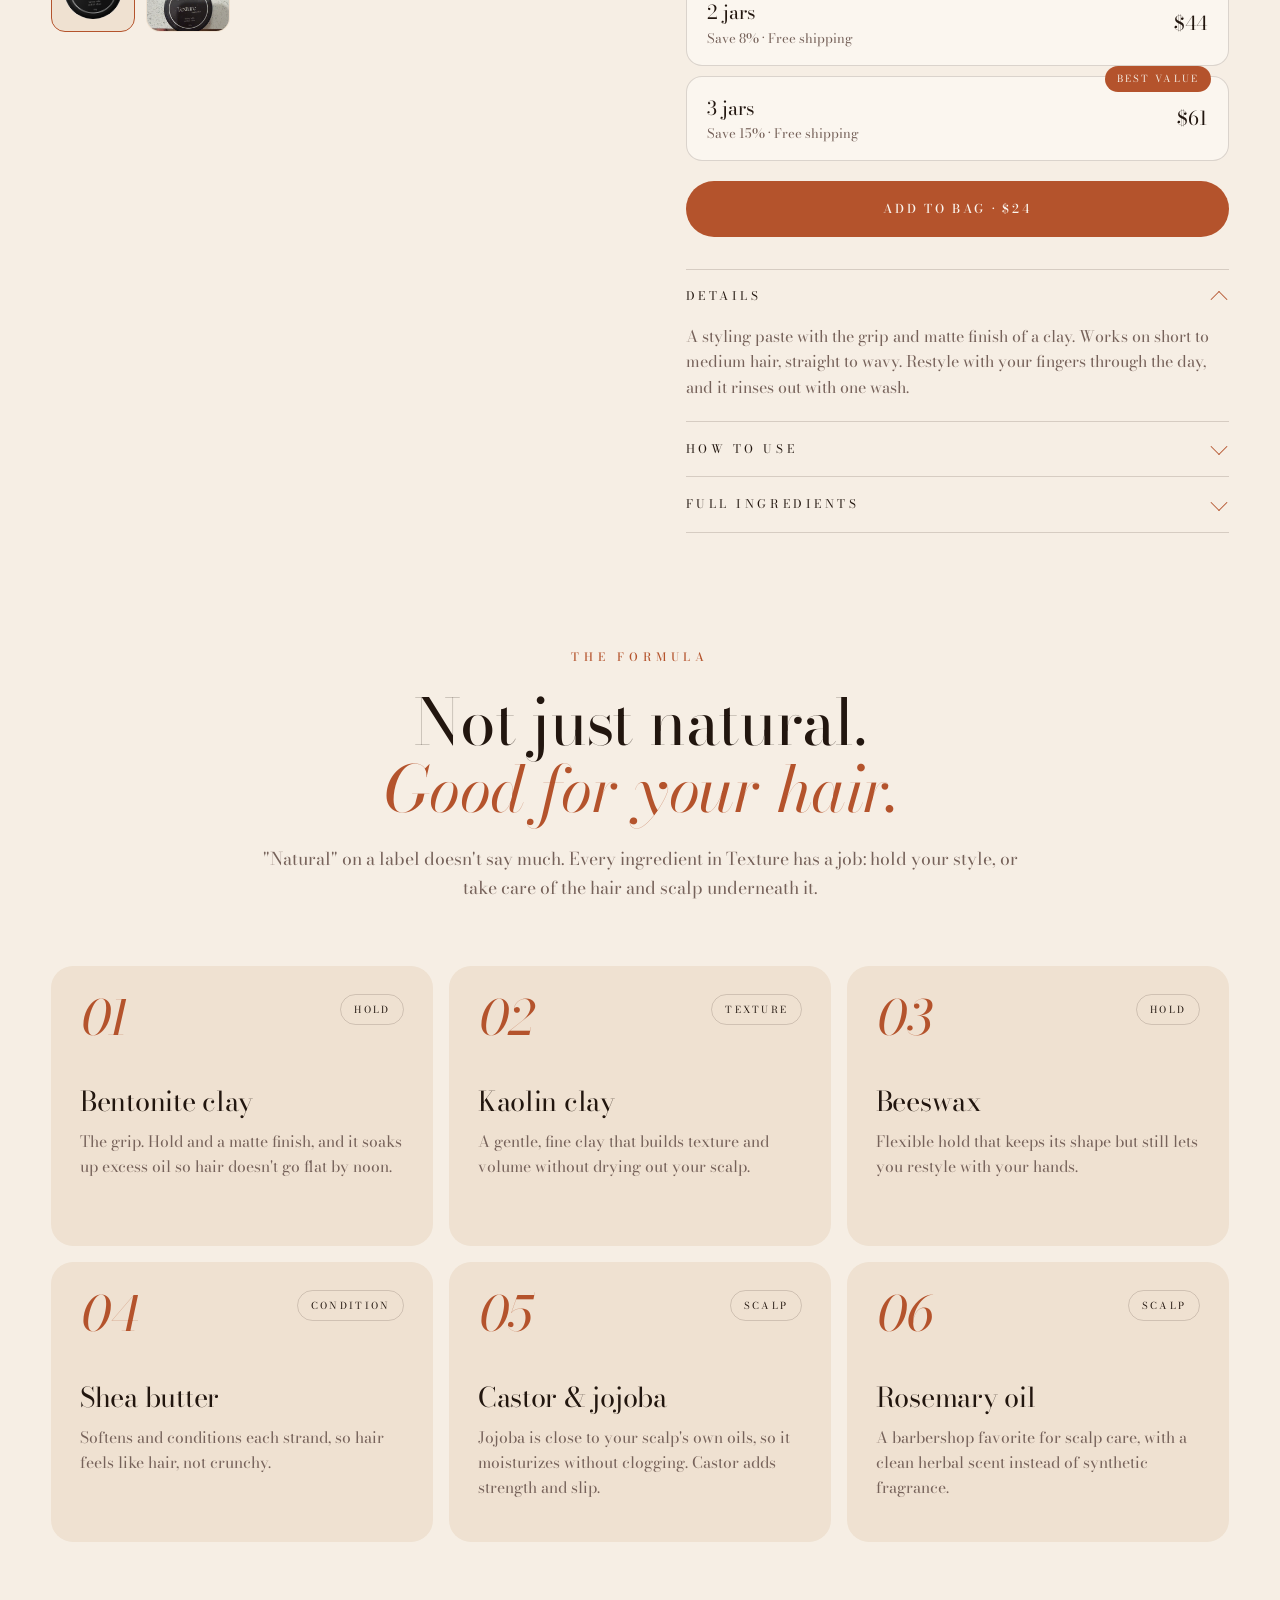
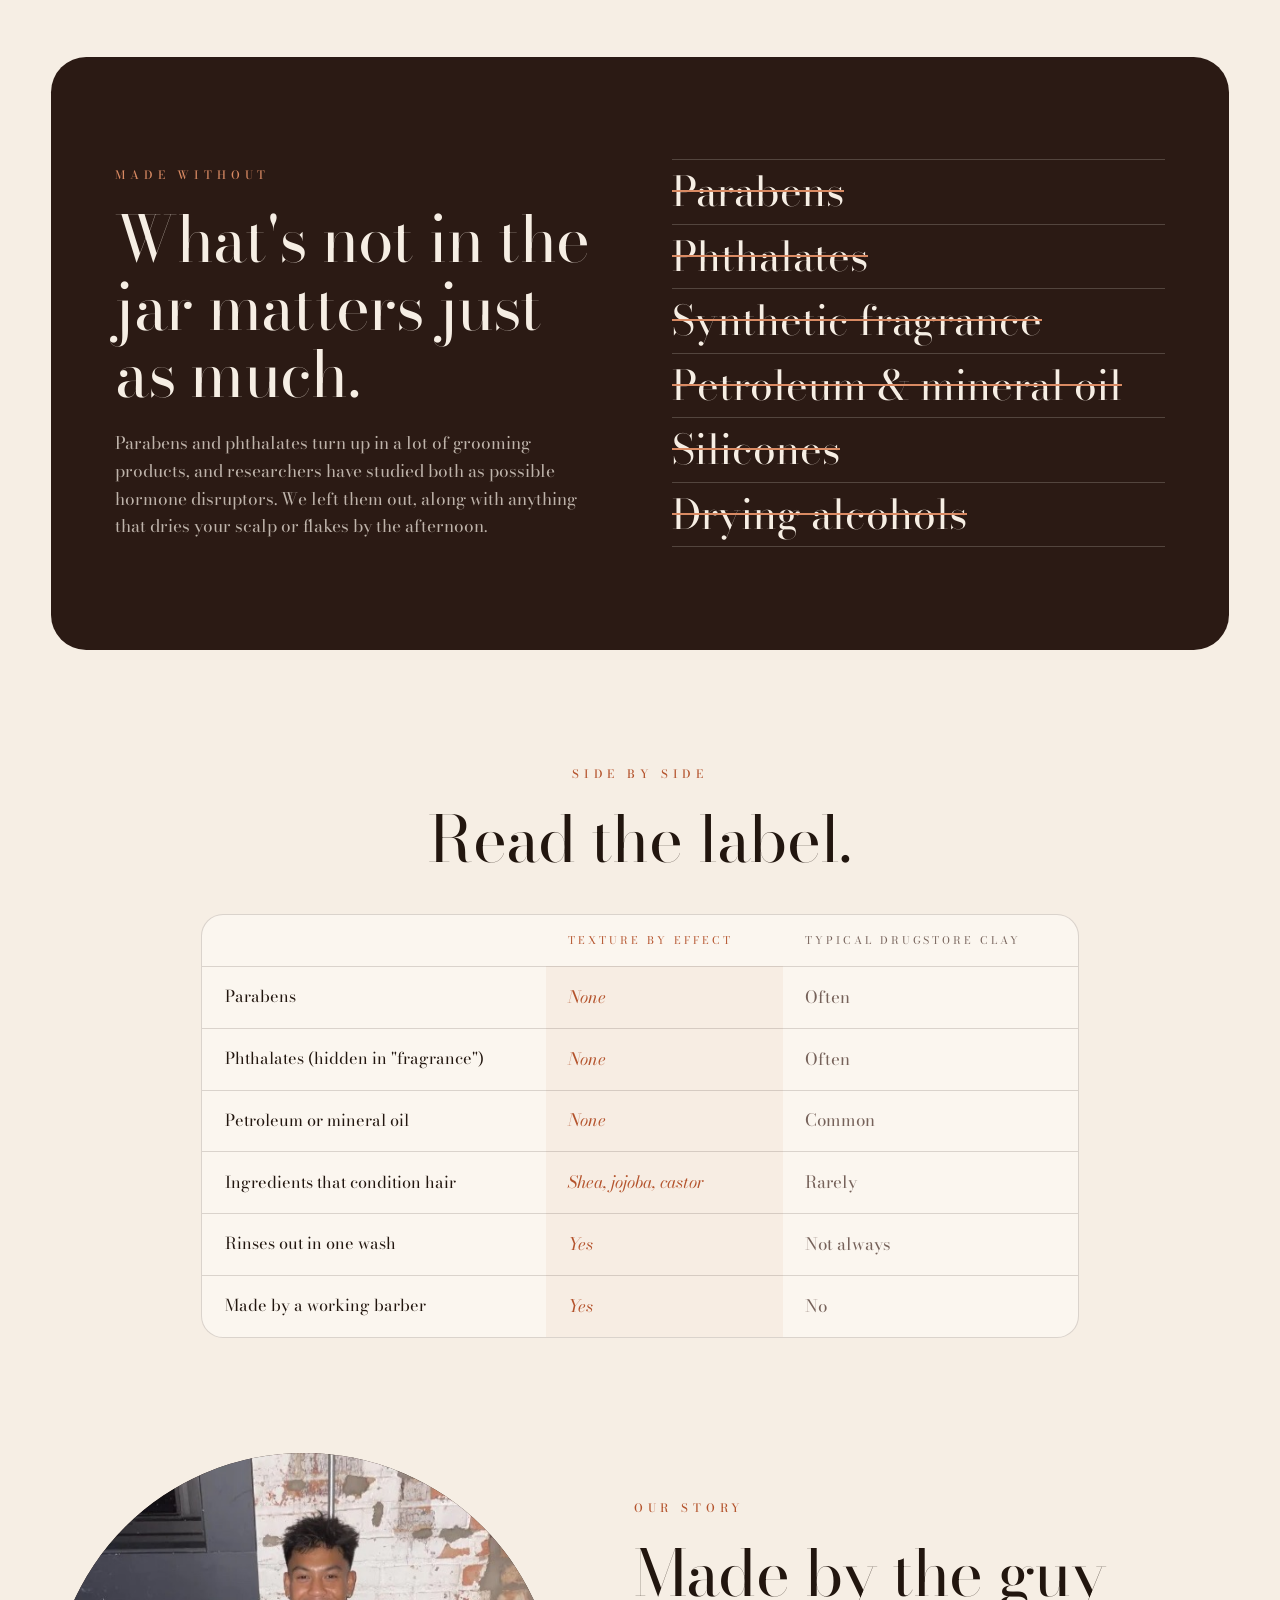
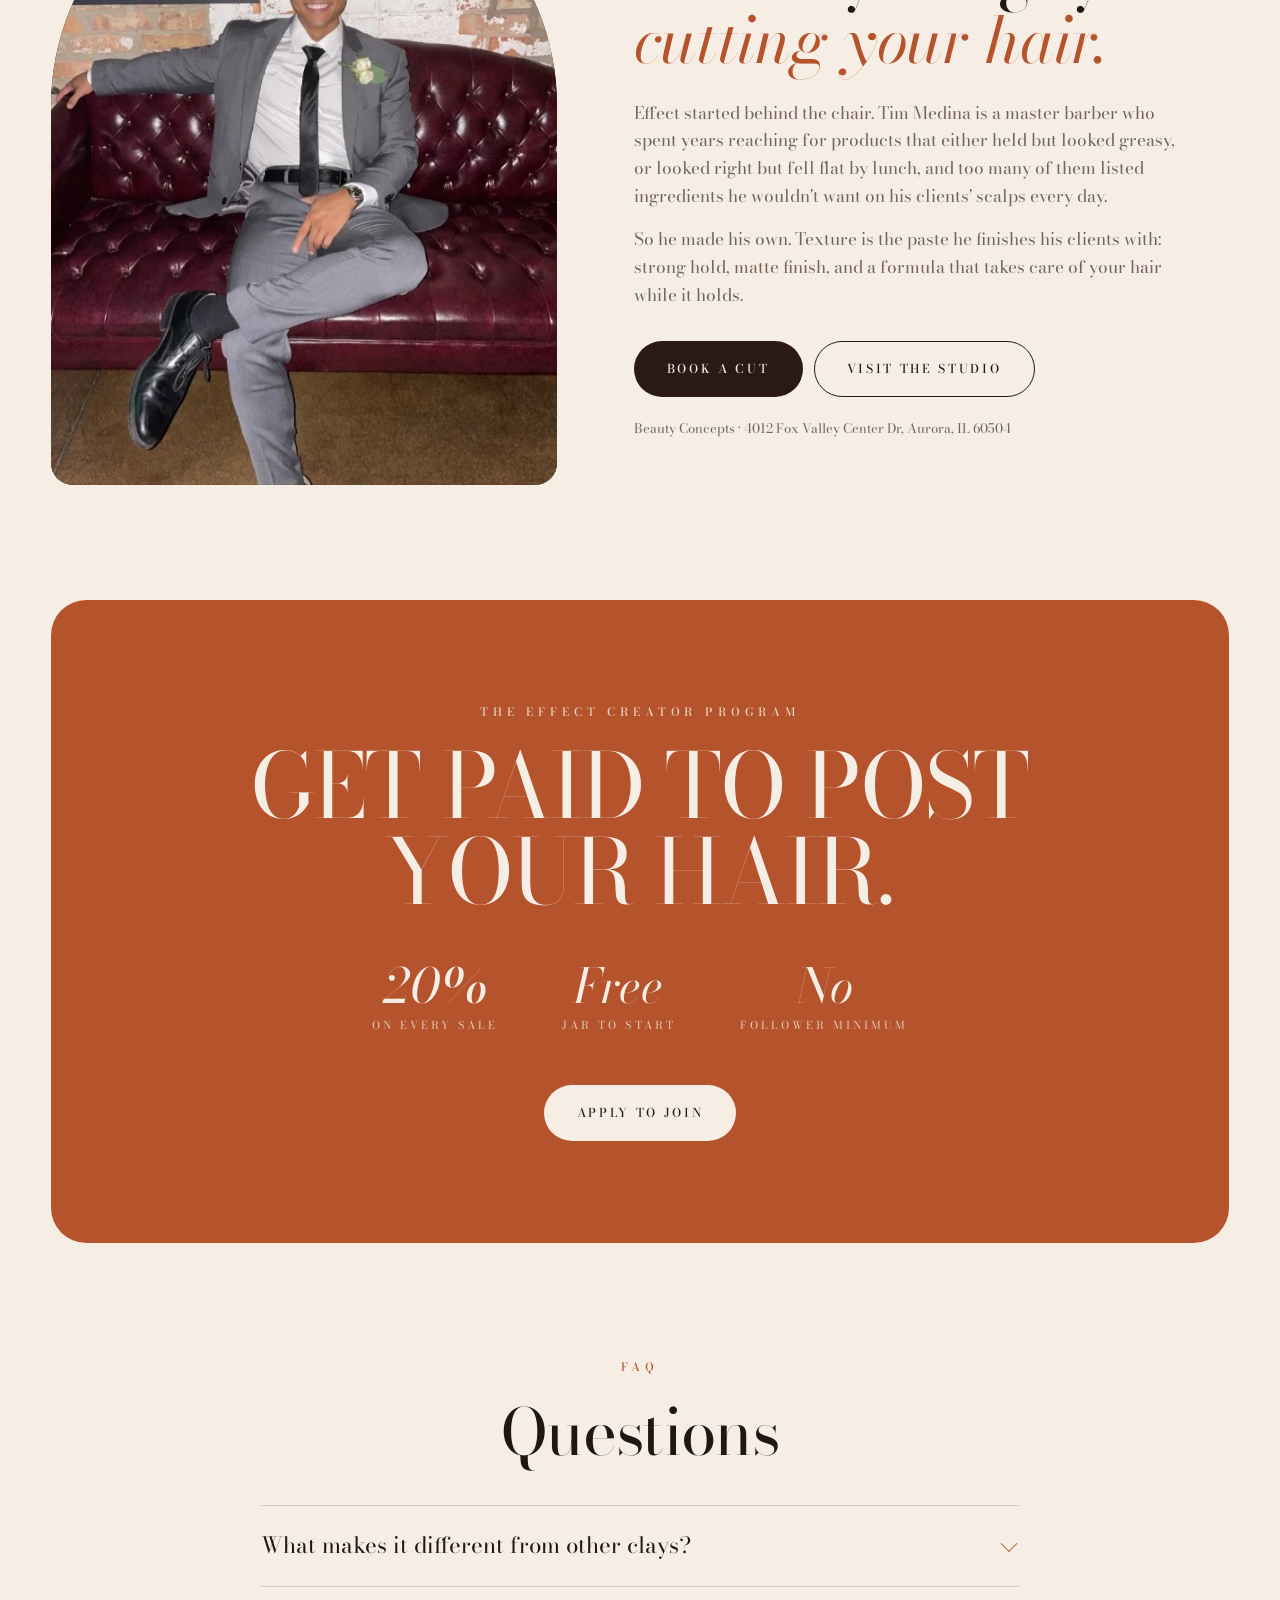
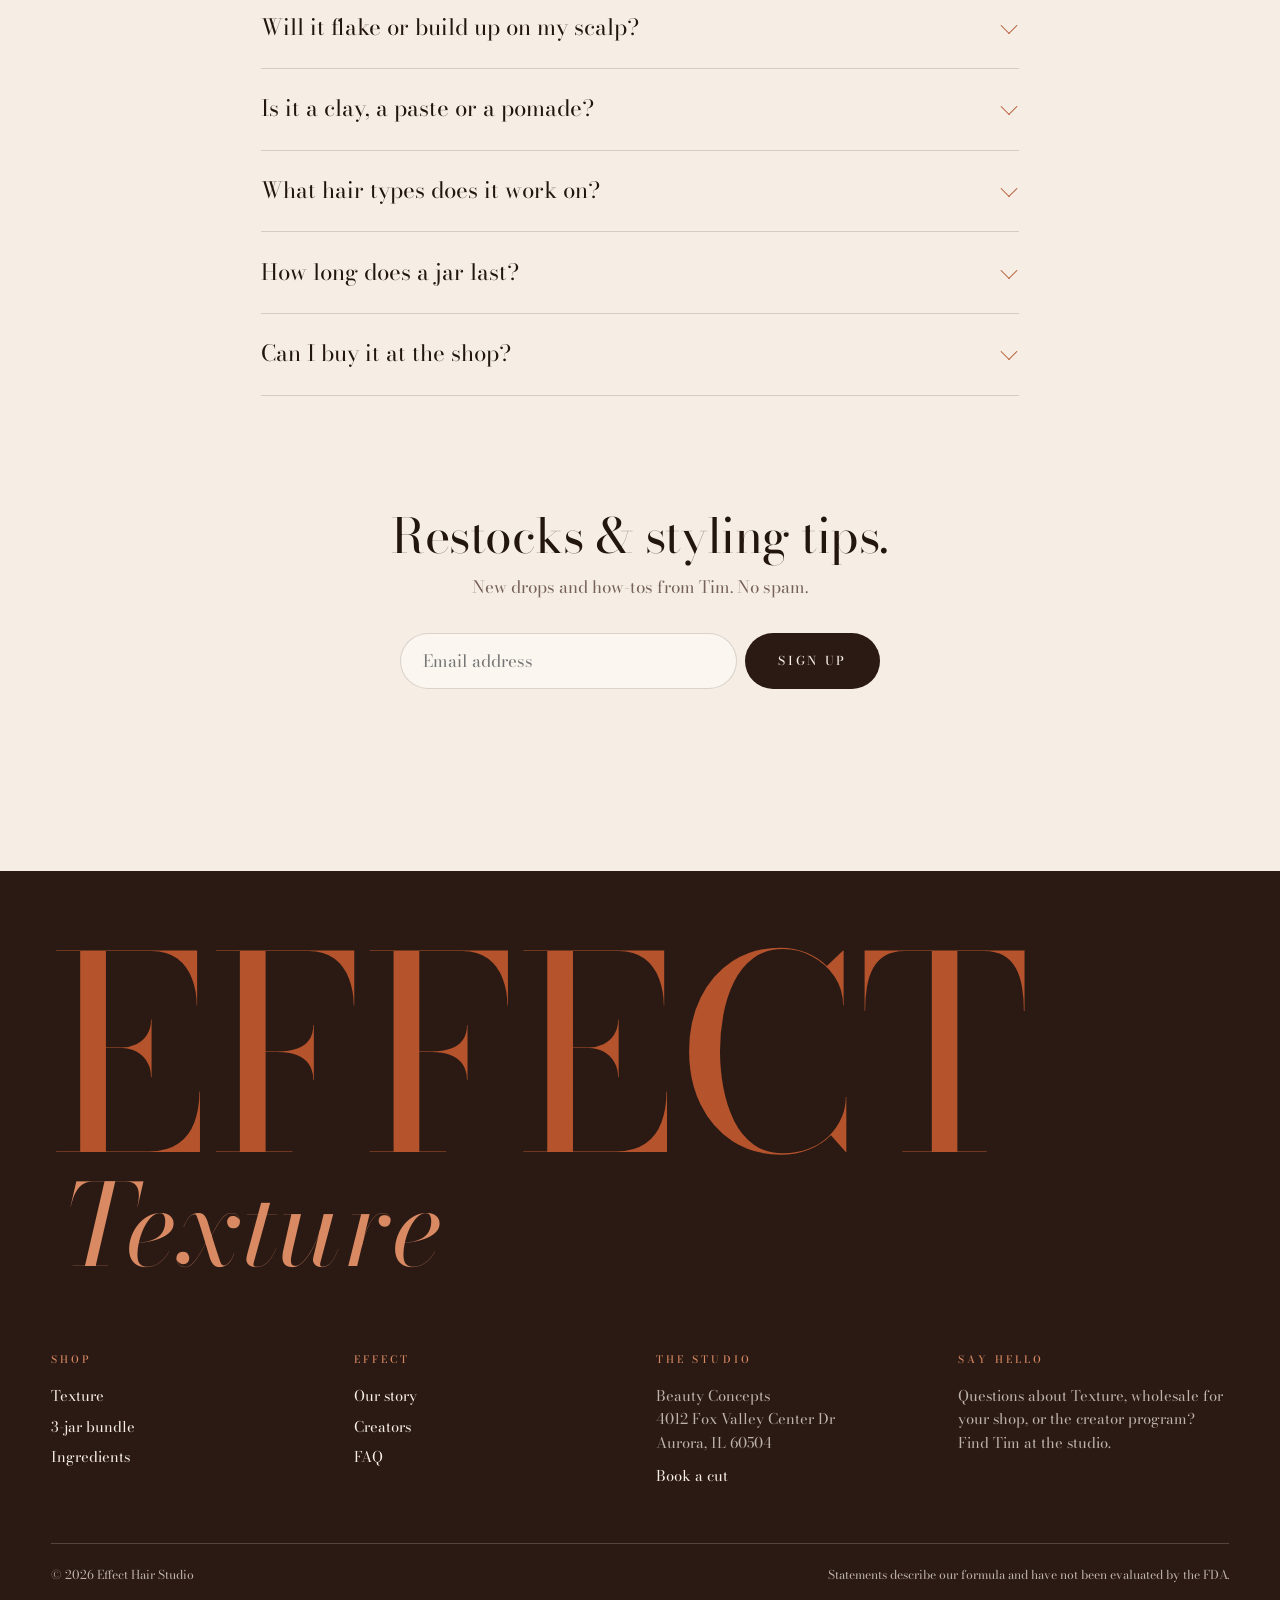
==== commit f9fa3de9: "Redesign site and add creator program page Restyle in a warm cream/terracotta/espresso look with a s" ====
--- a/site/index.html
+++ b/site/index.html
@@ -3,286 +3,256 @@
 <head>
   <meta charset="UTF-8">
   <meta name="viewport" content="width=device-width, initial-scale=1.0">
-  <title>Effect | Texture Styling Paste</title>
-  <meta name="description" content="Texture styling paste by Effect. Strong hold, low shine. Made by master barber Tim Medina.">
+  <title>Texture Styling Paste | Effect</title>
+  <meta name="description" content="Texture styling paste by Effect. Strong hold, matte finish, made without parabens or phthalates. Created by master barber Tim Medina.">
+  <meta property="og:title" content="Texture Styling Paste | Effect">
+  <meta property="og:description" content="Strong hold, matte finish, and ingredients that are actually good for your hair. Made by a barber.">
+  <meta property="og:image" content="images/texture-jar.jpg">
   <link rel="preconnect" href="https://fonts.googleapis.com">
   <link rel="preconnect" href="https://fonts.gstatic.com" crossorigin>
   <link href="https://fonts.googleapis.com/css2?family=Bodoni+Moda:ital,opsz,wght@0,6..96,400..700;1,6..96,400..700&display=swap" rel="stylesheet">
-  <link rel="stylesheet" href="css/styles.css">
+  <link rel="stylesheet" href="css/styles.css?v=2">
 </head>
 <body>
 
-  <!-- Announcement bar (rotating) -->
-  <div class="promo" aria-live="polite">
-    <div class="promo-track">
-      <a href="#shop" class="promo-item is-active">Free shipping on 2+ jars</a>
-      <a href="#bundle" class="promo-item">Stock up: the 3-jar Chair Kit saves 15%</a>
-      <a href="#barber" class="promo-item">Book a cut with Tim, Aurora IL</a>
-    </div>
-  </div>
-
-  <!-- Header -->
-  <header class="nav">
-    <button class="nav-toggle" aria-label="Open menu" aria-expanded="false">
-      <span></span><span></span>
-    </button>
-    <nav class="nav-links" aria-label="Main">
-      <a href="#shop">Shop</a>
-      <a href="#how">How to Use</a>
-      <a href="#barber">Our Story</a>
-      <a href="#faq">FAQ</a>
-    </nav>
-    <a href="#top" class="logo" aria-label="Effect home">Effect</a>
-    <div class="nav-actions">
-      <a href="#shop" class="btn btn-sm btn-dark nav-cta">Shop Texture</a>
-      <button class="cart-btn" aria-label="Open cart">
-        <svg viewBox="0 0 24 24" width="22" height="22" fill="none" stroke="currentColor" stroke-width="1.6"><path d="M5 8h14l-1.2 12H6.2L5 8Z"/><path d="M9 8V6a3 3 0 0 1 6 0v2"/></svg>
-        <span class="cart-count">0</span>
-      </button>
+  <header class="hdr">
+    <div class="hdr-left">
+      <a href="#shop" class="pill">Shop</a>
+      <a href="creators.html" class="pill pill-hide-sm">Creators</a>
+    </div>
+    <a href="index.html" class="hdr-logo" aria-label="Effect home">Effect</a>
+    <div class="hdr-right">
+      <button class="pill cart-btn" aria-label="Open bag">Bag <span class="cart-count">0</span></button>
+      <button class="pill pill-dot menu-btn" aria-expanded="false" aria-controls="menu"><span class="menu-label">Menu</span><i aria-hidden="true"></i></button>
     </div>
   </header>
 
+  <nav class="menu" id="menu" aria-label="Main" hidden>
+    <ol class="menu-list">
+      <li><a href="#shop"><span>01</span>Shop</a></li>
+      <li><a href="#formula"><span>02</span>Ingredients</a></li>
+      <li><a href="#story"><span>03</span>Our story</a></li>
+      <li><a href="creators.html"><span>04</span>Creators</a></li>
+      <li><a href="#faq"><span>05</span>FAQ</a></li>
+    </ol>
+    <p class="menu-foot">Effect Hair Studio · Aurora, IL</p>
+  </nav>
+
   <main id="top">
 
-    <!-- Scroll hero: the jar animates as you scroll through four feature cards.
-         Plain-JS port of the FrameSequenceHero component. To use a real frame
-         sequence (e.g. a filmed 360° spin), add data-frame-count="120" and
-         data-frame-path="images/frames/frame_####.jpg" to this section. -->
-    <section class="fsh" id="hero">
-      <div class="fsh-stage">
-        <div class="fsh-loader" aria-hidden="true">
-          <p class="fsh-loader-text">Loading · 0%</p>
-          <div class="fsh-loader-track"><span class="fsh-loader-fill"></span></div>
+    <!-- Scroll hero: the jar spins over the rounded shape as you scroll.
+         Frame mode still works: add data-frame-count / data-frame-path. -->
+    <section class="hero" id="hero">
+      <div class="hero-stage">
+        <h1 class="hero-title"><span>Texture</span></h1>
+        <p class="hero-side hero-side-l">Styling<br>paste</p>
+        <p class="hero-side hero-side-r">Made by<br>Effect</p>
+
+        <div class="hero-art">
+          <div class="hero-shape" aria-hidden="true">
+            <svg class="hero-ring" viewBox="0 0 400 400">
+              <defs><path id="ring" d="M200,200 m-150,0 a150,150 0 1,1 300,0 a150,150 0 1,1 -300,0"/></defs>
+              <text><textPath href="#ring" textLength="935" lengthAdjust="spacing">Strong hold · Matte finish · Clean formula · Made by a barber · No parabens · No phthalates ·</textPath></text>
+            </svg>
+          </div>
+          <div class="hero-jar">
+            <img class="fsh-canvas" src="images/jar-disc.jpg" alt="Effect Texture styling paste jar, 100g" draggable="false">
+          </div>
         </div>
 
-        <div class="fsh-canvas-wrap">
-          <img class="fsh-canvas" src="images/texture-jar.jpg" alt="Effect Texture styling paste jar: strong hold and low shine, 100g" draggable="false">
+        <ol class="hero-steps" aria-hidden="true">
+          <li class="is-on"><b>01</b> Strong hold</li>
+          <li><b>02</b> Matte finish</li>
+          <li><b>03</b> Clean formula</li>
+          <li><b>04</b> Made by a barber</li>
+        </ol>
+        <p class="hero-hint">Scroll to discover</p>
+        <div class="hero-progress"><span></span></div>
+      </div>
+    </section>
+
+    <!-- Intro statement -->
+    <section class="intro">
+      <p class="label">The Effect</p>
+      <p class="intro-text">A styling paste made from clays, butters and oils that are <em>actually good for your hair.</em> No parabens. No phthalates. No flakes by lunch.</p>
+      <ul class="intro-tags">
+        <li>Paraben-free</li><li>Phthalate-free</li><li>Rinses clean</li><li>Barber-made</li>
+      </ul>
+    </section>
+
+    <!-- Product -->
+    <section id="shop" class="pdp">
+      <div class="pdp-gallery">
+        <div class="pdp-main"><img class="pdp-main-img" src="images/jar-disc.jpg" alt="Texture styling paste, 100g jar"></div>
+        <div class="pdp-thumbs">
+          <button class="pdp-thumb is-active" data-src="images/jar-disc.jpg" data-fit="disc" aria-label="Studio photo"><img src="images/jar-disc.jpg" alt=""></button>
+          <button class="pdp-thumb" data-src="images/texture-jar-phone.jpg" data-fit="photo" aria-label="Jar photo"><img src="images/texture-jar-phone.jpg" alt=""></button>
         </div>
-
-        <div class="fsh-copy">
-          <p class="fsh-eyebrow">STYLING <span>/ paste</span></p>
-          <h1 class="fsh-title">Texture</h1>
-          <p class="fsh-made">Made by Effect</p>
+      </div>
+
+      <div class="pdp-info">
+        <p class="label">Styling paste · 100g</p>
+        <h2 class="pdp-title">Texture</h2>
+        <p class="pdp-price"><span class="js-price">$24</span><s class="js-compare"></s></p>
+        <p class="pdp-lede">Strong hold and a matte finish from a formula built on clays, butters and oils that care for your hair and scalp.</p>
+
+        <dl class="meters">
+          <div><dt>Hold</dt><dd class="meter" style="--n:4"><i></i><i></i><i></i><i></i><i></i></dd><dd class="meter-v">Strong</dd></div>
+          <div><dt>Shine</dt><dd class="meter" style="--n:1"><i></i><i></i><i></i><i></i><i></i></dd><dd class="meter-v">Matte</dd></div>
+          <div><dt>Texture</dt><dd class="meter" style="--n:5"><i></i><i></i><i></i><i></i><i></i></dd><dd class="meter-v">High</dd></div>
+        </dl>
+
+        <fieldset class="variants">
+          <legend class="label">Choose your size</legend>
+          <label class="variant">
+            <input type="radio" name="variant" value="single" data-name="Texture · 1 jar" data-price="24" data-compare="" checked>
+            <span class="variant-body"><span class="variant-name">1 jar</span><span class="variant-note">100g</span><span class="variant-price">$24</span></span>
+          </label>
+          <label class="variant">
+            <input type="radio" name="variant" value="duo" data-name="Texture · 2 jars" data-price="44" data-compare="48">
+            <span class="variant-body"><span class="variant-name">2 jars</span><span class="variant-note">Save 8% · Free shipping</span><span class="variant-price">$44</span></span>
+          </label>
+          <label class="variant" id="bundle">
+            <input type="radio" name="variant" value="kit" data-name="Texture · 3 jars" data-price="61" data-compare="72">
+            <span class="variant-body"><span class="variant-name">3 jars</span><span class="variant-note">Save 15% · Free shipping</span><span class="variant-price">$61</span></span>
+            <span class="variant-flag">Best value</span>
+          </label>
+        </fieldset>
+
+        <button class="btn btn-clay btn-block add-to-cart">Add to bag · <span class="js-btn-price">$24</span></button>
+
+        <div class="pdp-acc">
+          <details open>
+            <summary>Details</summary>
+            <p>A styling paste with the grip and matte finish of a clay. Works on short to medium hair, straight to wavy. Restyle with your fingers through the day, and it rinses out with one wash.</p>
+          </details>
+          <details>
+            <summary>How to use</summary>
+            <ol class="howto">
+              <li>Start with dry or towel-dried hair.</li>
+              <li>Warm a fingertip's worth between your palms.</li>
+              <li>Rake it through from back to front, roots to ends.</li>
+              <li>Twist and piece with your fingers. Add more for extra hold.</li>
+            </ol>
+          </details>
+          <details>
+            <summary>Full ingredients</summary>
+            <!-- PLACEHOLDER: replace with Tim's actual ingredient list from the label -->
+            <p>Bentonite clay, kaolin clay, beeswax, shea butter, castor oil, jojoba oil, rosemary oil.</p>
+          </details>
         </div>
-
-        <div class="fsh-cards">
-          <article class="fsh-card" data-from="0" data-to="0.25" style="--c:#a8805a">
-            <div class="fsh-card-inner">
-              <span class="fsh-card-glow" aria-hidden="true"></span>
-              <div class="fsh-card-head"><span class="fsh-card-num"><strong>01</strong> / 04</span><span class="fsh-card-icon" aria-hidden="true">✦</span></div>
-              <h3 class="fsh-card-title">Strong hold.</h3>
-              <p class="fsh-card-desc">Locks your shape in place from the first coffee to last call. No touch-ups.</p>
-              <div class="fsh-card-foot"><div class="fsh-ticks"></div><span class="fsh-card-label">Hold</span></div>
-            </div>
-          </article>
-          <article class="fsh-card" data-from="0.25" data-to="0.5" style="--c:#8c8c8c">
-            <div class="fsh-card-inner">
-              <span class="fsh-card-glow" aria-hidden="true"></span>
-              <div class="fsh-card-head"><span class="fsh-card-num"><strong>02</strong> / 04</span><span class="fsh-card-icon" aria-hidden="true">◐</span></div>
-              <h3 class="fsh-card-title">Low shine.</h3>
-              <p class="fsh-card-desc">A natural matte finish that looks like hair, not product.</p>
-              <div class="fsh-card-foot"><div class="fsh-ticks"></div><span class="fsh-card-label">Finish</span></div>
-            </div>
-          </article>
-          <article class="fsh-card" data-from="0.5" data-to="0.75" style="--c:#c9a27c">
-            <div class="fsh-card-inner">
-              <span class="fsh-card-glow" aria-hidden="true"></span>
-              <div class="fsh-card-head"><span class="fsh-card-num"><strong>03</strong> / 04</span><span class="fsh-card-icon" aria-hidden="true">▣</span></div>
-              <h3 class="fsh-card-title">Real texture.</h3>
-              <p class="fsh-card-desc">Grit, volume and separation. Restyle with your fingers all day.</p>
-              <div class="fsh-card-foot"><div class="fsh-ticks"></div><span class="fsh-card-label">Texture</span></div>
-            </div>
-          </article>
-          <article class="fsh-card" data-from="0.75" data-to="1.01" style="--c:#141414">
-            <div class="fsh-card-inner">
-              <span class="fsh-card-glow" aria-hidden="true"></span>
-              <div class="fsh-card-head"><span class="fsh-card-num"><strong>04</strong> / 04</span><span class="fsh-card-icon" aria-hidden="true">✂</span></div>
-              <h3 class="fsh-card-title">Made by a barber.</h3>
-              <p class="fsh-card-desc">The paste Tim Medina finishes his own clients with. 100g jar.</p>
-              <a href="#shop" class="btn btn-dark btn-sm fsh-card-cta">SHOP TEXTURE · $24</a>
-              <div class="fsh-card-foot"><div class="fsh-ticks"></div><span class="fsh-card-label">Effect</span></div>
-            </div>
-          </article>
+      </div>
+    </section>
+
+    <!-- Formula. PLACEHOLDER INGREDIENTS: swap for Tim's actual formula before launch. -->
+    <section id="formula" class="formula">
+      <div class="formula-head">
+        <p class="label">The formula</p>
+        <h2>Not just natural.<br><em>Good for your hair.</em></h2>
+        <p>"Natural" on a label doesn't say much. Every ingredient in Texture has a job: hold your style, or take care of the hair and scalp underneath it.</p>
+      </div>
+      <ol class="ing-grid">
+        <li><span class="ing-no">01</span><span class="ing-role">Hold</span><h3>Bentonite clay</h3><p>The grip. Hold and a matte finish, and it soaks up excess oil so hair doesn't go flat by noon.</p></li>
+        <li><span class="ing-no">02</span><span class="ing-role">Texture</span><h3>Kaolin clay</h3><p>A gentle, fine clay that builds texture and volume without drying out your scalp.</p></li>
+        <li><span class="ing-no">03</span><span class="ing-role">Hold</span><h3>Beeswax</h3><p>Flexible hold that keeps its shape but still lets you restyle with your hands.</p></li>
+        <li><span class="ing-no">04</span><span class="ing-role">Condition</span><h3>Shea butter</h3><p>Softens and conditions each strand, so hair feels like hair, not crunchy.</p></li>
+        <li><span class="ing-no">05</span><span class="ing-role">Scalp</span><h3>Castor &amp; jojoba</h3><p>Jojoba is close to your scalp's own oils, so it moisturizes without clogging. Castor adds strength and slip.</p></li>
+        <li><span class="ing-no">06</span><span class="ing-role">Scalp</span><h3>Rosemary oil</h3><p>A barbershop favorite for scalp care, with a clean herbal scent instead of synthetic fragrance.</p></li>
+      </ol>
+    </section>
+
+    <!-- Made without -->
+    <section class="without">
+      <div class="without-copy">
+        <p class="label label-clay">Made without</p>
+        <h2>What's not in the jar matters just as much.</h2>
+        <p>Parabens and phthalates turn up in a lot of grooming products, and researchers have studied both as possible hormone disruptors. We left them out, along with anything that dries your scalp or flakes by the afternoon.</p>
+      </div>
+      <ul class="without-list">
+        <li>Parabens</li>
+        <li>Phthalates</li>
+        <li>Synthetic fragrance</li>
+        <li>Petroleum &amp; mineral oil</li>
+        <li>Silicones</li>
+        <li>Drying alcohols</li>
+      </ul>
+    </section>
+
+    <!-- Comparison -->
+    <section class="compare">
+      <p class="label">Side by side</p>
+      <h2>Read the label.</h2>
+      <div class="table-wrap">
+        <table>
+          <thead>
+            <tr><th scope="col"><span class="sr-only">Feature</span></th><th scope="col" class="us">Texture by Effect</th><th scope="col">Typical drugstore clay</th></tr>
+          </thead>
+          <tbody>
+            <tr><th scope="row">Parabens</th><td class="us">None</td><td>Often</td></tr>
+            <tr><th scope="row">Phthalates (hidden in "fragrance")</th><td class="us">None</td><td>Often</td></tr>
+            <tr><th scope="row">Petroleum or mineral oil</th><td class="us">None</td><td>Common</td></tr>
+            <tr><th scope="row">Ingredients that condition hair</th><td class="us">Shea, jojoba, castor</td><td>Rarely</td></tr>
+            <tr><th scope="row">Rinses out in one wash</th><td class="us">Yes</td><td>Not always</td></tr>
+            <tr><th scope="row">Made by a working barber</th><td class="us">Yes</td><td>No</td></tr>
+          </tbody>
+        </table>
+      </div>
+    </section>
+
+    <!-- Story -->
+    <section id="story" class="story">
+      <div class="story-media">
+        <img src="images/tim-medina.jpg" alt="Tim Medina, master barber and founder of Effect" loading="lazy">
+      </div>
+      <div class="story-copy">
+        <p class="label">Our story</p>
+        <h2>Made by the guy <em>cutting your hair.</em></h2>
+        <p>Effect started behind the chair. Tim Medina is a master barber who spent years reaching for products that either held but looked greasy, or looked right but fell flat by lunch, and too many of them listed ingredients he wouldn't want on his clients' scalps every day.</p>
+        <p>So he made his own. Texture is the paste he finishes his clients with: strong hold, matte finish, and a formula that takes care of your hair while it holds.</p>
+        <div class="story-ctas">
+          <a href="https://www.effecthairstudios.com/book" class="btn btn-dark" target="_blank" rel="noopener">Book a cut</a>
+          <a href="https://www.effecthairstudios.com/" class="btn btn-ghost" target="_blank" rel="noopener">Visit the studio</a>
         </div>
-
-        <a href="#shop" class="btn btn-dark fsh-cta">SHOP NOW</a>
-        <p class="fsh-sub">Scroll to explore</p>
-        <div class="fsh-progress"><span class="fsh-progress-fill"></span></div>
-      </div>
-    </section>
-
-    <!-- Marquee -->
-    <div class="marquee" aria-hidden="true">
-      <div class="marquee-track">
-        <span>Strong hold</span><span>✦</span><span>Low shine</span><span>✦</span><span>Matte texture</span><span>✦</span><span>Restylable</span><span>✦</span><span>Washes out clean</span><span>✦</span><span>Made by a barber</span><span>✦</span>
-        <span>Strong hold</span><span>✦</span><span>Low shine</span><span>✦</span><span>Matte texture</span><span>✦</span><span>Restylable</span><span>✦</span><span>Washes out clean</span><span>✦</span><span>Made by a barber</span><span>✦</span>
-      </div>
-    </div>
-
-    <!-- Shop -->
-    <section id="shop" class="section">
-      <div class="section-head">
-        <h2>Shop the <em>best seller</em></h2>
-        <p>One jar. Every texture. Pick the size that fits how often you style.</p>
-      </div>
-
-      <div class="products">
-        <article class="product" data-id="single" data-name="Texture Styling Paste" data-price="24">
-          <div class="product-media">
-            <span class="badge">Best seller</span>
-            <img src="images/texture-jar.jpg" alt="Texture styling paste, single jar" loading="lazy">
-          </div>
-          <div class="product-body">
-            <h3>Texture Styling Paste</h3>
-            <p class="product-meta">100g · Strong hold · Low shine</p>
-            <div class="price"><span>$24</span></div>
-            <button class="btn btn-dark btn-block add-to-cart">ADD TO BAG</button>
-          </div>
-        </article>
-
-        <article class="product" data-id="duo" data-name="Texture Duo" data-price="44">
-          <div class="product-media">
-            <span class="badge badge-accent">8% off</span>
-            <img src="images/texture-jar.jpg" alt="Texture styling paste, two jars" loading="lazy">
-            <span class="qty-tag">×2</span>
-          </div>
-          <div class="product-body">
-            <h3>Texture Duo</h3>
-            <p class="product-meta">2 × 100g · Free shipping</p>
-            <div class="price"><span>$44</span><s>$48</s></div>
-            <button class="btn btn-dark btn-block add-to-cart">ADD TO BAG</button>
-          </div>
-        </article>
-
-        <article class="product" id="bundle" data-id="kit" data-name="The Chair Kit" data-price="61">
-          <div class="product-media">
-            <span class="badge badge-accent">15% off</span>
-            <img src="images/texture-jar.jpg" alt="Texture styling paste, three jars" loading="lazy">
-            <span class="qty-tag">×3</span>
-          </div>
-          <div class="product-body">
-            <h3>The Chair Kit</h3>
-            <p class="product-meta">3 × 100g · Free shipping</p>
-            <div class="price"><span>$61</span><s>$72</s></div>
-            <button class="btn btn-dark btn-block add-to-cart">ADD TO BAG</button>
-          </div>
-        </article>
-      </div>
-    </section>
-
-    <!-- Value stack -->
-    <section class="value">
-      <div class="value-media">
-        <img src="images/texture-jar.jpg" alt="" loading="lazy">
-      </div>
-      <div class="value-copy">
-        <p class="eyebrow eyebrow-light">Why Texture</p>
-        <h2>Built in the chair, <em>not a lab.</em></h2>
-        <ul class="checks">
-          <li>Strong hold that lasts from morning to night</li>
-          <li>Low shine, natural matte finish</li>
-          <li>Adds grit, volume and separation</li>
-          <li>Restyle with your hands, no reapplying</li>
-          <li>Rinses out with one wash</li>
-        </ul>
-        <a href="#shop" class="btn btn-light">SHOP TEXTURE</a>
-      </div>
-    </section>
-
-    <!-- How to use -->
-    <section id="how" class="section">
-      <div class="section-head">
-        <h2>How to <em>use it</em></h2>
-        <p>Thirty seconds, four steps. Less is more. You can always add.</p>
-      </div>
-      <ol class="steps">
-        <li><span class="step-num">01</span><h3>Dry hair</h3><p>Start with dry or towel-dried hair for the most grip.</p></li>
-        <li><span class="step-num">02</span><h3>Warm it up</h3><p>Scoop a fingertip's worth and rub between your palms until it's clear.</p></li>
-        <li><span class="step-num">03</span><h3>Work it in</h3><p>Rake it through from the back to the front, roots to ends.</p></li>
-        <li><span class="step-num">04</span><h3>Shape it</h3><p>Twist, push and piece it with your fingers. Add more for extra hold.</p></li>
-      </ol>
-    </section>
-
-    <!-- Founder / barber -->
-    <section id="barber" class="founder">
-      <div class="founder-media">
-        <div class="founder-photo">
-          <img src="images/tim-medina.jpg" alt="Tim Medina, master barber and founder of Effect, in a grey suit on a leather couch" loading="lazy">
-        </div>
-        <p class="founder-tag">Tim Medina<small>Master Barber</small></p>
-      </div>
-      <div class="founder-copy">
-        <p class="eyebrow">Our story</p>
-        <h2>Made by the guy <em>cutting your hair.</em></h2>
-        <p>Effect started behind the chair. Tim Medina is a master barber who spent years reaching for products that either held but looked greasy, or looked right but fell flat by lunch.</p>
-        <p>So he made his own. Texture is the paste he finishes his own clients with: strong hold, low shine, and a look that still moves like hair.</p>
-        <div class="founder-ctas">
-          <a href="https://www.effecthairstudios.com/book" class="btn btn-dark" target="_blank" rel="noopener">BOOK A CUT</a>
-          <a href="https://www.effecthairstudios.com/" class="btn btn-ghost" target="_blank" rel="noopener">EFFECT HAIR STUDIO</a>
-        </div>
-        <p class="founder-loc">Beauty Concepts · 4012 Fox Valley Center Dr, Aurora, IL 60504</p>
-      </div>
-    </section>
-
-    <!-- Hold / shine scale -->
-    <section class="section scale-wrap">
-      <div class="section-head">
-        <h2>Where it <em>sits</em></h2>
-        <p>How Texture compares to the rest of the shelf.</p>
-      </div>
-      <div class="scale">
-        <div class="scale-row">
-          <span class="scale-label">Hold</span>
-          <div class="scale-bar"><span style="--v: 85%"></span></div>
-          <span class="scale-end">Strong</span>
-        </div>
-        <div class="scale-row">
-          <span class="scale-label">Shine</span>
-          <div class="scale-bar"><span style="--v: 20%"></span></div>
-          <span class="scale-end">Low</span>
-        </div>
-        <div class="scale-row">
-          <span class="scale-label">Texture</span>
-          <div class="scale-bar"><span style="--v: 90%"></span></div>
-          <span class="scale-end">High</span>
-        </div>
-      </div>
-    </section>
-
-    <!-- Banner -->
-    <section class="banner">
-      <div class="banner-copy">
-        <h2>Messy on purpose.<br><em>Sharp by design.</em></h2>
-        <p>The finish your barber gives you, in a jar you can take home.</p>
-        <a href="#shop" class="btn btn-light">GET THE LOOK</a>
-      </div>
+        <p class="story-loc">Beauty Concepts · 4012 Fox Valley Center Dr, Aurora, IL 60504</p>
+      </div>
+    </section>
+
+    <!-- Creators -->
+    <section class="band">
+      <p class="label label-cream">The Effect Creator Program</p>
+      <h2>Get paid to post your hair.</h2>
+      <ul class="band-stats">
+        <li><strong>20%</strong><span>on every sale</span></li>
+        <li><strong>Free</strong><span>jar to start</span></li>
+        <li><strong>No</strong><span>follower minimum</span></li>
+      </ul>
+      <a href="creators.html" class="btn btn-cream">Apply to join</a>
     </section>
 
     <!-- FAQ -->
-    <section id="faq" class="section faq-wrap">
-      <div class="section-head">
-        <h2>Questions, <em>answered</em></h2>
-      </div>
+    <section id="faq" class="faq-wrap">
+      <p class="label">FAQ</p>
+      <h2>Questions</h2>
       <div class="faq">
         <details>
+          <summary>What makes it different from other clays?</summary>
+          <p>Most styling products only think about hold. Texture is made from ingredients that also condition your hair and scalp, and it's made without parabens, phthalates, petroleum or silicones.</p>
+        </details>
+        <details>
+          <summary>Will it flake or build up on my scalp?</summary>
+          <p>No. It's made to rinse out with one wash using regular shampoo, so nothing builds up on your scalp or turns into white flakes during the day.</p>
+        </details>
+        <details>
           <summary>Is it a clay, a paste or a pomade?</summary>
-          <p>Texture is a styling paste with a clay-like matte finish. It gives the grip and texture of a clay with the easy spread of a paste, and none of the wet shine of a pomade.</p>
+          <p>A styling paste with a clay-like matte finish: the grip of a clay, the easy spread of a paste, and none of the wet shine of a pomade.</p>
         </details>
         <details>
           <summary>What hair types does it work on?</summary>
-          <p>Short to medium-length hair, straight to wavy. It's great for textured crops, quiffs, messy fringes and side parts. Thick hair may need a little more product.</p>
-        </details>
-        <details>
-          <summary>How much should I use?</summary>
-          <p>Start with a fingertip-sized scoop. Warm it fully in your palms before applying. Add more only if you need extra hold.</p>
-        </details>
-        <details>
-          <summary>Does it wash out?</summary>
-          <p>Yes. One wash with regular shampoo takes it out.</p>
+          <p>Short to medium hair, straight to wavy. Great for textured crops, quiffs, messy fringes and side parts. Thick hair may need a little more.</p>
         </details>
         <details>
           <summary>How long does a jar last?</summary>
-          <p>With daily use, most people get about two to three months from a 100g jar.</p>
+          <p>With daily use, most people get about two to three months out of a 100g jar.</p>
         </details>
         <details>
           <summary>Can I buy it at the shop?</summary>
@@ -291,14 +261,13 @@
       </div>
     </section>
 
-    <!-- Newsletter -->
     <section class="newsletter">
-      <h2>Don't miss <em>a drop.</em></h2>
-      <p>Restocks, new products and styling tips from Tim. No spam.</p>
+      <h2>Restocks &amp; styling tips.</h2>
+      <p>New drops and how-tos from Tim. No spam.</p>
       <form class="news-form">
         <label for="email" class="sr-only">Email address</label>
-        <input id="email" type="email" placeholder="Your email" required>
-        <button class="btn btn-dark" type="submit">SIGN UP</button>
+        <input id="email" type="email" placeholder="Email address" required>
+        <button class="btn btn-dark" type="submit">Sign up</button>
       </form>
       <p class="news-msg" role="status"></p>
     </section>
@@ -306,40 +275,41 @@
   </main>
 
   <footer class="footer">
-    <div class="footer-top">
-      <div class="footer-brand">
-        <span class="logo logo-light">Effect</span>
-        <p>Texture styling paste. Strong hold, low shine. Made by a barber.</p>
-      </div>
-      <div class="footer-cols">
-        <div>
-          <h4>Shop</h4>
-          <a href="#shop">Texture Paste</a>
-          <a href="#bundle">The Chair Kit</a>
-        </div>
-        <div>
-          <h4>Learn</h4>
-          <a href="#how">How to Use</a>
-          <a href="#faq">FAQ</a>
-        </div>
-        <div>
-          <h4>Effect</h4>
-          <a href="#barber">Our Story</a>
-          <a href="https://www.effecthairstudios.com/book" target="_blank" rel="noopener">Book a Cut</a>
-        </div>
+    <p class="footer-mark" aria-hidden="true">EFFECT<em>Texture</em></p>
+    <div class="footer-grid">
+      <div>
+        <h4>Shop</h4>
+        <a href="#shop">Texture</a>
+        <a href="#bundle">3-jar bundle</a>
+        <a href="#formula">Ingredients</a>
+      </div>
+      <div>
+        <h4>Effect</h4>
+        <a href="#story">Our story</a>
+        <a href="creators.html">Creators</a>
+        <a href="#faq">FAQ</a>
+      </div>
+      <div>
+        <h4>The studio</h4>
+        <p>Beauty Concepts<br>4012 Fox Valley Center Dr<br>Aurora, IL 60504</p>
+        <a href="https://www.effecthairstudios.com/book" target="_blank" rel="noopener">Book a cut</a>
+      </div>
+      <div>
+        <h4>Say hello</h4>
+        <p>Questions about Texture, wholesale for your shop, or the creator program? Find Tim at the studio.</p>
       </div>
     </div>
     <div class="footer-bottom">
-      <p>&copy; <span id="year"></span> Effect Hair Studio · Aurora, IL</p>
+      <p>&copy; <span id="year"></span> Effect Hair Studio</p>
+      <p>Statements describe our formula and have not been evaluated by the FDA.</p>
     </div>
   </footer>
 
-  <!-- Cart drawer -->
   <div class="overlay" hidden></div>
   <aside class="cart" aria-label="Your bag" aria-hidden="true">
     <div class="cart-head">
       <h3>Your bag <span class="cart-items-label">(0)</span></h3>
-      <button class="cart-close" aria-label="Close cart">×</button>
+      <button class="cart-close" aria-label="Close bag">×</button>
     </div>
     <div class="cart-ship">
       <p class="ship-msg">Add 2 jars for free shipping</p>
@@ -347,12 +317,12 @@
     </div>
     <ul class="cart-list"></ul>
     <div class="cart-foot">
-      <div class="cart-total"><span>Total</span><strong class="cart-sum">$0</strong></div>
-      <button class="btn btn-dark btn-block checkout">SECURE CHECKOUT</button>
+      <div class="cart-total"><span>Subtotal</span><strong class="cart-sum">$0</strong></div>
+      <button class="btn btn-clay btn-block checkout">Checkout</button>
       <p class="cart-note"></p>
     </div>
   </aside>
 
-  <script src="js/main.js"></script>
+  <script src="js/main.js?v=2"></script>
 </body>
 </html>
--- a/site/css/styles.css
+++ b/site/css/styles.css
@@ -1,428 +1,525 @@
+/* Effect · Texture
+   Warm cream ground, terracotta "clay" accent, espresso darks.
+   One typeface (Bodoni Moda, matching the jar label), big uppercase display,
+   spaced-caps labels, pill controls, rounded panels. */
+
 :root {
-  --ink: #141414;
-  --ink-2: #2a2a2a;
-  --bone: #f4f1ec;
-  --stone: #e7e3dc;
-  --muted: #6d6a65;
-  --line: #d8d3cb;
-  --accent: #a8805a;
-  --white: #ffffff;
+  --cream: #f6eee4;
+  --cream-2: #fbf6ef;
+  --peach: #efe1d1;
+  --clay: #b4532c;
+  --clay-dk: #93411f;
+  --espresso: #2b1a14;
+  --ink: #22160f;
+  --muted: #76625a;
+  --line: rgba(43, 26, 20, .16);
+  --line-lt: rgba(246, 238, 228, .2);
   --serif: "Bodoni Moda", "Didot", Georgia, serif;
-  --radius: 14px;
-  --max: 1200px;
+  --r: 22px;
+  --max: 1320px;
+  --gut: clamp(16px, 4vw, 56px);
 }
 
 * { box-sizing: border-box; margin: 0; padding: 0; }
 html { scroll-behavior: smooth; }
 body {
-  font-family: var(--serif);
-  color: var(--ink);
-  background: var(--bone);
-  font-size: 17px; line-height: 1.6;
-  -webkit-font-smoothing: antialiased;
-  overflow-x: hidden;
+  font-family: var(--serif); color: var(--ink); background: var(--cream);
+  font-size: 17px; line-height: 1.6; -webkit-font-smoothing: antialiased; overflow-x: hidden;
 }
 img { display: block; max-width: 100%; }
 a { color: inherit; }
-h1, h2, h3 { font-family: var(--serif); font-weight: 400; line-height: 1.1; letter-spacing: -0.01em; }
-h2 { font-size: clamp(2rem, 4.5vw, 3.25rem); }
+h1, h2, h3 { font-weight: 400; line-height: 1.05; letter-spacing: -.01em; }
+h2 { font-size: clamp(2.2rem, 5vw, 4rem); }
 em { font-style: italic; }
-.sr-only { position: absolute; width: 1px; height: 1px; overflow: hidden; clip: rect(0 0 0 0); }
-
-/* Buttons */
+.sr-only { position: absolute; width: 1px; height: 1px; overflow: hidden; clip: rect(0 0 0 0); white-space: nowrap; }
+
+.label {
+  font-size: .72rem; font-weight: 500; letter-spacing: .42em; text-transform: uppercase;
+  color: var(--clay); margin-bottom: 1.4rem;
+}
+.label-clay { color: #d98a63; }
+.label-cream { color: var(--cream); opacity: .85; }
+
+/* Buttons & pills */
 .btn {
-  display: inline-flex; align-items: center; justify-content: center;
-  padding: 1rem 1.9rem; border-radius: 999px; border: 1.5px solid var(--ink);
-  font: 500 .82rem/1 var(--serif); letter-spacing: .14em; text-decoration: none;
-  cursor: pointer; transition: transform .2s, background .2s, color .2s;
-}
-.btn:hover { transform: translateY(-2px); }
-.btn-dark { background: var(--ink); color: var(--bone); }
-.btn-dark:hover { background: var(--ink-2); }
-.btn-ghost { background: transparent; color: var(--ink); }
-.btn-ghost:hover { background: var(--ink); color: var(--bone); }
-.btn-light { background: var(--bone); color: var(--ink); border-color: var(--bone); }
-.btn-sm { padding: .7rem 1.2rem; font-size: .72rem; }
+  display: inline-flex; align-items: center; justify-content: center; gap: .4em;
+  min-height: 56px; padding: 0 2rem; border-radius: 999px; border: 1px solid transparent;
+  font: 500 .76rem/1 var(--serif); letter-spacing: .22em; text-transform: uppercase; text-decoration: none;
+  cursor: pointer; transition: background .25s, color .25s, border-color .25s;
+}
+.btn-clay { background: var(--clay); color: var(--cream-2); }
+.btn-clay:hover { background: var(--clay-dk); }
+.btn-dark { background: var(--espresso); color: var(--cream); }
+.btn-dark:hover { background: var(--clay); }
+.btn-ghost { border-color: var(--ink); color: var(--ink); background: transparent; }
+.btn-ghost:hover { background: var(--ink); color: var(--cream); }
+.btn-cream { background: var(--cream); color: var(--espresso); }
+.btn-cream:hover { background: var(--espresso); color: var(--cream); }
+.btn-sm { min-height: 44px; padding: 0 1.3rem; }
 .btn-block { width: 100%; }
 
-.eyebrow {
-  font: 500 .78rem/1 var(--serif); letter-spacing: .28em; text-transform: uppercase;
-  color: var(--muted); margin-bottom: 1.2rem;
-}
-.eyebrow-light { color: #b9b3aa; }
-
-/* Promo bar */
-.promo { background: var(--ink); color: var(--bone); height: 38px; overflow: hidden; }
-.promo-track { position: relative; height: 100%; }
-.promo-item {
-  position: absolute; inset: 0; display: flex; align-items: center; justify-content: center;
-  font-size: .8rem; letter-spacing: .12em; text-transform: uppercase; text-decoration: none;
-  opacity: 0; transform: translateY(100%); transition: opacity .5s, transform .5s;
-  padding: 0 16px; text-align: center;
-}
-.promo-item.is-active { opacity: 1; transform: none; }
-.promo-item.is-leaving { opacity: 0; transform: translateY(-100%); }
-
-/* Nav */
-.nav {
-  position: sticky; top: 0; z-index: 40;
+.pill {
+  display: inline-flex; align-items: center; gap: .5rem; height: 38px; padding: 0 1rem;
+  border: 1px solid currentColor; border-radius: 999px; background: transparent; color: inherit;
+  font: 500 .68rem/1 var(--serif); letter-spacing: .22em; text-transform: uppercase; text-decoration: none; cursor: pointer;
+  transition: background .25s, color .25s;
+}
+.pill:hover { background: var(--ink); color: var(--cream); border-color: var(--ink); }
+.pill-dot { padding-right: 4px; }
+.pill-dot i {
+  width: 30px; height: 30px; border-radius: 50%; background: var(--clay); position: relative; flex: none;
+}
+.pill-dot i::before, .pill-dot i::after {
+  content: ""; position: absolute; left: 50%; top: 50%; width: 10px; height: 1.5px; background: var(--cream);
+  transform: translate(-50%, -50%); transition: transform .3s;
+}
+.pill-dot i::after { transform: translate(-50%, -50%) rotate(90deg); }
+.menu-btn[aria-expanded="true"] i::before { transform: translate(-50%, -50%) rotate(45deg); }
+.menu-btn[aria-expanded="true"] i::after { transform: translate(-50%, -50%) rotate(135deg); }
+.cart-count {
+  min-width: 20px; height: 20px; padding: 0 5px; border-radius: 999px; background: var(--clay); color: var(--cream);
+  display: inline-grid; place-items: center; font-size: .66rem; letter-spacing: 0;
+}
+.cart-btn.bump { animation: bump .4s; }
+@keyframes bump { 50% { transform: scale(1.08); } }
+
+/* Header */
+.hdr {
+  position: fixed; top: 0; left: 0; right: 0; z-index: 60;
   display: grid; grid-template-columns: 1fr auto 1fr; align-items: center;
-  padding: 1rem clamp(16px, 4vw, 48px);
-  background: rgba(244, 241, 236, .92); backdrop-filter: blur(10px);
-  border-bottom: 1px solid var(--line);
-}
-.nav-links { display: flex; gap: 2rem; }
-.nav-links a { text-decoration: none; font-size: .92rem; position: relative; }
-.nav-links a::after {
-  content: ""; position: absolute; left: 0; bottom: -4px; width: 100%; height: 1px;
-  background: currentColor; transform: scaleX(0); transform-origin: left; transition: transform .25s;
-}
-.nav-links a:hover::after { transform: scaleX(1); }
-.logo {
-  font-family: var(--serif); font-size: 1.9rem; text-decoration: none; letter-spacing: -.01em;
-}
-.logo-light { color: var(--bone); }
-.nav-actions { display: flex; justify-content: flex-end; align-items: center; gap: 1rem; }
-.cart-btn {
-  position: relative; background: none; border: 0; cursor: pointer; color: var(--ink); padding: 4px;
-}
-.cart-count {
-  position: absolute; top: -4px; right: -6px; min-width: 18px; height: 18px; padding: 0 4px;
-  border-radius: 999px; background: var(--ink); color: var(--bone);
-  font-size: .68rem; display: grid; place-items: center;
-}
-.cart-btn.bump { animation: bump .4s; }
-@keyframes bump { 50% { transform: scale(1.2); } }
-.nav-toggle { display: none; background: none; border: 0; width: 28px; height: 20px; position: relative; cursor: pointer; }
-.nav-toggle span { position: absolute; left: 0; width: 100%; height: 1.5px; background: var(--ink); transition: transform .25s, top .25s; }
-.nav-toggle span:first-child { top: 5px; }
-.nav-toggle span:last-child { top: 14px; }
-.nav-toggle[aria-expanded="true"] span:first-child { top: 10px; transform: rotate(45deg); }
-.nav-toggle[aria-expanded="true"] span:last-child { top: 10px; transform: rotate(-45deg); }
-
-/* Scroll hero (plain-CSS port of FrameSequenceHero).
-   All type here is Bodoni Moda to match the jar label. */
-.fsh { position: relative; height: 420vh; background: var(--white); font-family: var(--serif); }
-.fsh-stage { position: sticky; top: 0; height: 100vh; height: 100svh; overflow: hidden; background: var(--white); }
-
-.fsh-canvas-wrap {
-  position: absolute; inset: 14vh 0 10vh 0; display: grid; place-items: center;
-  perspective: 1400px; pointer-events: none;
-}
-.fsh-canvas {
-  height: min(86vh, 130vw); width: auto; max-width: none;
-  mix-blend-mode: multiply;
-  /* cut the jar (and its soft shadow) out of the photo's off-white backdrop */
-  -webkit-mask-image: radial-gradient(circle closest-side at 50.5% 54%, #000 58%, transparent 68%);
-  mask-image: radial-gradient(circle closest-side at 50.5% 54%, #000 58%, transparent 68%);
-  transform-origin: 50.5% 54%; will-change: transform; user-select: none;
-}
-
-.fsh-copy { position: absolute; top: calc(78px + 3vh); left: 0; right: 0; text-align: center; z-index: 2; pointer-events: none; padding: 0 16px; }
-.fsh-eyebrow { font-size: clamp(.85rem, 1.4vw, 1.05rem); letter-spacing: .32em; margin-bottom: .6rem; }
-.fsh-eyebrow span { letter-spacing: .08em; text-transform: none; }
-.fsh-title { font-size: clamp(4.2rem, 11vw, 8.5rem); line-height: .92; letter-spacing: -.035em; font-weight: 400; }
-.fsh-made { font-size: clamp(.95rem, 1.5vw, 1.15rem); margin-top: .2rem; transform: translateX(min(22vw, 11rem)); }
-
-.fsh-cards {
-  position: absolute; z-index: 3; right: clamp(16px, 5vw, 72px); top: 56%;
-  width: 330px; height: 250px; transform: translateY(-50%);
-}
-.fsh-card {
-  position: absolute; left: 0; right: 0; top: 0; opacity: 0; transform: translateY(26px);
-  transition: opacity .5s ease, transform .6s cubic-bezier(.2,.7,.2,1); pointer-events: none;
-}
-.fsh-card-active { opacity: 1; transform: none; pointer-events: auto; }
-.fsh-card-prev { transform: translateY(-26px); }
-.fsh-card-inner {
-  position: relative; overflow: hidden; padding: 1.4rem 1.5rem 1.2rem; border-radius: 18px;
-  background: rgba(255, 255, 255, .78); backdrop-filter: blur(14px); -webkit-backdrop-filter: blur(14px);
-  border: 1px solid var(--line); box-shadow: 0 24px 60px rgba(20, 20, 20, .08);
-}
-.fsh-card-glow {
-  position: absolute; width: 200px; height: 200px; right: -80px; top: -90px; border-radius: 50%;
-  background: var(--c); filter: blur(55px); opacity: .32; pointer-events: none;
-}
-.fsh-card-head { display: flex; justify-content: space-between; align-items: center; margin-bottom: .9rem; position: relative; }
-.fsh-card-num { font-size: .9rem; color: var(--muted); letter-spacing: .06em; }
-.fsh-card-num strong { color: var(--ink); font-weight: 500; }
-.fsh-card-icon { font-size: 1.1rem; }
-.fsh-card-title { font-size: 1.85rem; margin-bottom: .5rem; position: relative; }
-.fsh-card-desc { font-size: 1rem; line-height: 1.5; color: var(--ink-2); position: relative; }
-.fsh-card-cta { margin-top: 1rem; position: relative; }
-.fsh-card-foot { display: flex; align-items: center; gap: 1rem; margin-top: 1.2rem; position: relative; }
-.fsh-ticks { display: flex; gap: 5px; flex: 1; }
-.fsh-tick { flex: 1; height: 2px; background: var(--line); overflow: hidden; }
-.fsh-tick span { display: block; height: 100%; background: var(--ink); transform: scaleX(0); transform-origin: left; }
-.fsh-card-label { font-size: .72rem; letter-spacing: .26em; text-transform: uppercase; color: var(--muted); }
-
-.fsh-cta { position: absolute; z-index: 3; left: clamp(16px, 5vw, 72px); bottom: 44px; }
-.fsh-sub {
-  position: absolute; z-index: 3; left: 50%; bottom: 40px; transform: translateX(-50%);
-  font-size: .8rem; letter-spacing: .3em; text-transform: uppercase; color: var(--muted);
-  transition: opacity .4s; white-space: nowrap;
-}
-.fsh-sub::after { content: ""; display: block; width: 1px; height: 28px; margin: .7rem auto 0; background: var(--muted); animation: fsh-drip 1.8s ease-in-out infinite; transform-origin: top; }
-.fsh-sub-hidden { opacity: 0; }
-@keyframes fsh-drip { 0% { transform: scaleY(0); } 50% { transform: scaleY(1); } 100% { transform: scaleY(1); opacity: 0; } }
-
-.fsh-progress { position: absolute; left: 0; right: 0; bottom: 0; height: 2px; background: var(--stone); z-index: 3; }
-.fsh-progress-fill { display: block; height: 100%; width: 0; background: var(--ink); }
-
-/* Loader: only shown when a real frame sequence is configured */
-.fsh-loader { display: none; }
-.fsh.has-frames .fsh-loader {
-  display: grid; place-content: center; gap: 1rem; position: absolute; inset: 0; z-index: 10;
-  background: var(--white); transition: opacity .6s, visibility .6s; text-align: center;
-}
-.fsh.frames-ready .fsh-loader { opacity: 0; visibility: hidden; }
-.fsh-loader-text { letter-spacing: .2em; text-transform: uppercase; font-size: .8rem; }
-.fsh-loader-track { width: 200px; height: 2px; background: var(--stone); }
-.fsh-loader-fill { display: block; height: 100%; width: 0; background: var(--ink); transition: width .2s; }
-
-/* Photo framing: crops the product photo tight on the jar */
-.product-media, .value-media {
-  position: relative; overflow: hidden; background: #ffffff;
-}
-.product-media img, .value-media img {
-  width: 100%; height: 100%; object-fit: cover; object-position: 50.5% 54.5%;
-  transform-origin: 50.5% 54.5%;
-}
-
-.badge {
-  position: absolute; top: 14px; left: 14px; z-index: 2;
-  background: var(--bone); color: var(--ink); border-radius: 999px;
-  padding: .4rem .85rem; font-size: .72rem; font-weight: 500; letter-spacing: .1em; text-transform: uppercase;
-}
-.badge-accent { background: var(--accent); color: var(--white); }
-
-/* Marquee */
-.marquee { background: var(--ink); color: var(--bone); overflow: hidden; padding: 1.1rem 0; }
-.marquee-track { display: flex; gap: 2.2rem; width: max-content; animation: marquee 32s linear infinite; }
-.marquee-track span { font-family: var(--serif); font-size: 1.5rem; font-style: italic; white-space: nowrap; }
-@keyframes marquee { to { transform: translateX(-50%); } }
-
-/* Sections */
-.section { max-width: var(--max); margin: 0 auto; padding: clamp(4rem, 8vw, 7rem) clamp(16px, 4vw, 48px); }
-.section-head { text-align: center; max-width: 40rem; margin: 0 auto 3rem; }
-.section-head p { color: var(--muted); margin-top: 1rem; font-size: 1.05rem; }
-
-/* Products */
-.products { display: grid; grid-template-columns: repeat(3, 1fr); gap: 1.5rem; }
-.product { background: var(--white); border-radius: var(--radius); overflow: hidden; display: flex; flex-direction: column; transition: transform .3s, box-shadow .3s; }
-.product:hover { transform: translateY(-4px); box-shadow: 0 20px 40px rgba(20,20,20,.08); }
-.product-media { aspect-ratio: 1; }
-.product-media img { transform: scale(1.35); transition: transform .6s; }
-.product:hover .product-media img { transform: scale(1.45); }
-.qty-tag {
-  position: absolute; bottom: 14px; right: 14px; font-family: var(--serif); font-size: 1.8rem;
-  background: var(--ink); color: var(--bone); width: 58px; height: 58px; border-radius: 50%;
+  padding: 18px var(--gut); color: var(--ink); transition: background .35s, color .35s, padding .35s;
+}
+.hdr.is-scrolled { background: rgba(246, 238, 228, .88); backdrop-filter: blur(12px); -webkit-backdrop-filter: blur(12px); padding-top: 12px; padding-bottom: 12px; }
+.hdr-left, .hdr-right { display: flex; gap: .5rem; align-items: center; }
+.hdr-right { justify-content: flex-end; }
+.hdr-logo {
+  font-size: 2rem; line-height: 1; text-decoration: none; color: var(--clay); letter-spacing: -.01em;
+}
+body.menu-open .hdr { background: transparent; backdrop-filter: none; color: var(--cream); }
+body.menu-open .hdr-logo { color: var(--cream); }
+body.menu-open .pill:hover { background: var(--cream); color: var(--clay); border-color: var(--cream); }
+body.menu-open .pill-dot i { background: var(--espresso); }
+
+/* Fullscreen menu */
+.menu {
+  position: fixed; inset: 0; z-index: 55; background: var(--clay); color: var(--cream);
+  display: flex; flex-direction: column; justify-content: center; padding: 110px var(--gut) 40px;
+  opacity: 0; transition: opacity .35s;
+}
+.menu.is-open { opacity: 1; }
+.menu-list { list-style: none; max-width: var(--max); width: 100%; margin: 0 auto; }
+.menu-list li { border-top: 1px solid var(--line-lt); }
+.menu-list li:last-child { border-bottom: 1px solid var(--line-lt); }
+.menu-list a {
+  display: flex; align-items: baseline; gap: 1.5rem; padding: .5rem 0; text-decoration: none;
+  font-size: clamp(2.4rem, 7vw, 5.5rem); line-height: 1.1; text-transform: uppercase; letter-spacing: .01em;
+  transition: padding .3s, color .3s;
+}
+.menu-list a:hover { padding-left: 1.2rem; color: var(--espresso); }
+.menu-list span { font-size: .8rem; letter-spacing: .2em; font-style: italic; opacity: .7; }
+.menu-foot { max-width: var(--max); width: 100%; margin: 2rem auto 0; font-size: .72rem; letter-spacing: .32em; text-transform: uppercase; opacity: .75; }
+
+/* ---------- Hero ---------- */
+.hero { position: relative; height: 400vh; }
+.hero-stage { position: sticky; top: 0; height: 100vh; height: 100svh; overflow: hidden; background: var(--cream); }
+
+.hero-title {
+  position: absolute; left: 0; right: 0; top: calc(84px + 2vh); z-index: 1; text-align: center;
+  font-size: clamp(4.4rem, 17.5vw, 18rem); line-height: .82; letter-spacing: .01em; text-transform: uppercase;
+  color: var(--clay); will-change: transform;
+}
+.hero-side {
+  position: absolute; z-index: 3; top: 56%; font-size: clamp(1rem, 1.6vw, 1.45rem); line-height: 1.25; color: var(--ink);
+}
+.hero-side-l { left: var(--gut); }
+.hero-side-r { right: var(--gut); text-align: right; }
+
+.hero-art {
+  position: absolute; z-index: 2; left: 50%; top: 66%;
+  width: min(74vh, 88vw); aspect-ratio: 1; transform: translate(-50%, -50%);
+}
+.hero-shape {
+  position: absolute; inset: 0; border-radius: 32%; background: var(--espresso);
+  will-change: transform;
+}
+.hero-ring { position: absolute; inset: 0; width: 100%; height: 100%; }
+.hero-ring text {
+  font-family: var(--serif); font-size: 21px; letter-spacing: .14em; text-transform: uppercase; fill: #d98a63;
+}
+.hero-jar { position: absolute; inset: 21%; will-change: transform; }
+.hero-jar img {
+  width: 100%; height: 100%; border-radius: 50%; object-fit: cover;
+  box-shadow: 0 40px 70px -20px rgba(0, 0, 0, .55), 0 0 0 1px rgba(255, 255, 255, .04);
+  user-select: none; -webkit-user-drag: none;
+}
+
+.hero-steps {
+  list-style: none; position: absolute; z-index: 3; left: var(--gut); bottom: 46px;
+  display: grid; gap: .25rem; font-size: .95rem;
+}
+.hero-steps li { opacity: .3; transition: opacity .4s, transform .4s; }
+.hero-steps li.is-on { opacity: 1; transform: translateX(6px); }
+.hero-steps b { font-weight: 500; font-style: italic; color: var(--clay); margin-right: .4rem; }
+.hero-hint {
+  position: absolute; z-index: 3; right: var(--gut); bottom: 46px;
+  font-size: .66rem; letter-spacing: .36em; text-transform: uppercase; color: var(--ink); transition: opacity .4s;
+}
+.hero-hint.is-hidden { opacity: 0; }
+.hero-progress { position: absolute; left: 0; right: 0; bottom: 0; height: 3px; z-index: 3; background: rgba(43,26,20,.08); }
+.hero-progress span { display: block; height: 100%; width: 0; background: var(--clay); }
+
+/* ---------- Intro ---------- */
+.intro { max-width: 1040px; margin: 0 auto; padding: clamp(5rem, 11vw, 9rem) var(--gut) clamp(3rem, 6vw, 5rem); text-align: center; }
+.intro-text { font-size: clamp(1.7rem, 3.6vw, 3rem); line-height: 1.2; letter-spacing: -.01em; }
+.intro-text em { color: var(--clay); }
+.intro-tags { list-style: none; display: flex; flex-wrap: wrap; justify-content: center; gap: .5rem; margin-top: 2.4rem; }
+.intro-tags li {
+  border: 1px solid var(--line); border-radius: 999px; padding: .55rem 1.1rem;
+  font-size: .68rem; letter-spacing: .26em; text-transform: uppercase;
+}
+
+/* ---------- Product ---------- */
+.pdp {
+  max-width: var(--max); margin: 0 auto; padding: clamp(2rem, 5vw, 4rem) var(--gut) clamp(5rem, 9vw, 8rem);
+  display: grid; grid-template-columns: 1.05fr 1fr; gap: clamp(2rem, 5vw, 5rem); align-items: start;
+}
+.pdp-gallery { position: sticky; top: 90px; }
+.pdp-main {
+  aspect-ratio: 1; border-radius: var(--r); background: var(--peach); overflow: hidden;
   display: grid; place-items: center;
 }
-.product-body { padding: 1.4rem; display: flex; flex-direction: column; gap: .4rem; flex: 1; }
-.product-body h3 { font-size: 1.45rem; }
-.product-meta { font-size: .88rem; color: var(--muted); }
-.price { display: flex; gap: .6rem; align-items: baseline; margin: .3rem 0 1rem; margin-top: auto; padding-top: .4rem; }
-.price span { font-size: 1.2rem; font-weight: 500; }
-.price s { color: var(--muted); font-size: .95rem; }
-.add-to-cart.added { background: var(--accent); border-color: var(--accent); }
-
-/* Value stack */
-.value {
-  display: grid; grid-template-columns: 1fr 1fr; background: var(--ink); color: var(--bone);
-}
-.value-media { min-height: 520px; }
-.value-media img { transform: scale(1.1); }
-.value-copy { padding: clamp(3rem, 7vw, 6rem) clamp(16px, 5vw, 5rem); align-self: center; }
-.value-copy h2 { margin-bottom: 2rem; }
-.value-copy h2 em { color: #d2b08c; }
-.checks { list-style: none; margin-bottom: 2.4rem; }
-.checks li {
-  padding: .9rem 0 .9rem 2.2rem; border-bottom: 1px solid rgba(244,241,236,.14);
-  position: relative; font-size: 1.04rem;
-}
-.checks li::before {
-  content: ""; position: absolute; left: 0; top: 1.15rem; width: 18px; height: 10px;
-  border-left: 1.5px solid #d2b08c; border-bottom: 1.5px solid #d2b08c; transform: rotate(-45deg);
-}
-
-/* Steps */
-.steps { list-style: none; display: grid; grid-template-columns: repeat(4, 1fr); gap: 1.2rem; }
-.steps li { border-top: 1.5px solid var(--ink); padding-top: 1.4rem; }
-.step-num { font-family: var(--serif); font-style: italic; font-size: 2.6rem; color: var(--accent); display: block; margin-bottom: .6rem; }
-.steps h3 { font-size: 1.35rem; margin-bottom: .5rem; }
-.steps p { color: var(--muted); font-size: .96rem; }
-
-/* Founder */
-.founder {
-  max-width: var(--max); margin: 0 auto clamp(4rem, 8vw, 7rem);
-  display: grid; grid-template-columns: 1fr 1.1fr; gap: clamp(2rem, 5vw, 5rem); align-items: center;
-  padding: 0 clamp(16px, 4vw, 48px);
-}
-.founder-media { position: relative; padding: 0 0 18px 18px; }
-.founder-media::before {
-  /* offset outline echoing the arch, like Tim's studio site */
-  content: ""; position: absolute; left: 0; bottom: 0; width: calc(100% - 18px); aspect-ratio: 4/5;
-  border: 1px solid var(--line); border-radius: 50% 50% var(--radius) var(--radius) / 40% 40% var(--radius) var(--radius);
-}
-.founder-photo {
-  position: relative; aspect-ratio: 4/5; overflow: hidden; background: var(--ink);
-  border-radius: 50% 50% var(--radius) var(--radius) / 40% 40% var(--radius) var(--radius);
-}
-.founder-photo img {
-  width: 100%; height: 100%; object-fit: cover; object-position: 50% 30%;
-  transform: scale(1.04); transform-origin: 50% 100%;
-}
-.founder-tag {
-  position: absolute; right: -10px; bottom: 44px; z-index: 2;
-  background: var(--bone); padding: .9rem 1.3rem; border-radius: 12px;
-  box-shadow: 0 12px 30px rgba(20,20,20,.15);
-  font-family: var(--serif); font-size: 1.35rem; line-height: 1.2;
-}
-.founder-tag small {
-  display: block; margin-top: .25rem; font-family: var(--serif); font-size: .7rem;
-  letter-spacing: .24em; text-transform: uppercase; color: var(--muted);
-}
-.founder-copy h2 { margin-bottom: 1.5rem; }
-.founder-copy h2 em { color: var(--accent); }
-.founder-copy > p:not(.eyebrow):not(.founder-loc) { color: var(--muted); font-size: 1.05rem; margin-bottom: 1rem; max-width: 34rem; }
-.founder-ctas { display: flex; flex-wrap: wrap; gap: .8rem; margin: 2rem 0 1.4rem; }
-.founder-loc { font-size: .85rem; color: var(--muted); }
-
-/* Scale */
-.scale-wrap { padding-top: 0; }
-.scale { max-width: 720px; margin: 0 auto; display: grid; gap: 1.6rem; }
-.scale-row { display: grid; grid-template-columns: 90px 1fr 70px; align-items: center; gap: 1.2rem; }
-.scale-label { font-family: var(--serif); font-size: 1.3rem; }
-.scale-end { font-size: .82rem; letter-spacing: .14em; text-transform: uppercase; color: var(--muted); text-align: right; }
-.scale-bar { height: 8px; background: var(--stone); border-radius: 999px; overflow: hidden; }
-.scale-bar span { display: block; height: 100%; width: 0; background: var(--ink); border-radius: 999px; transition: width 1.4s cubic-bezier(.2,.7,.2,1); }
-.scale.in-view .scale-bar span { width: var(--v); }
-
-/* Banner */
-.banner {
-  margin: 0 clamp(16px, 4vw, 48px); border-radius: calc(var(--radius) + 6px);
-  min-height: 440px; display: grid; place-items: center; text-align: center;
-  color: var(--bone); padding: 4rem 1.5rem;
-  background:
-    radial-gradient(circle at 20% 30%, rgba(168,128,90,.35), transparent 50%),
-    radial-gradient(circle at 80% 80%, rgba(255,255,255,.06), transparent 40%),
-    var(--ink);
-}
-.banner h2 { font-size: clamp(2.2rem, 6vw, 4.4rem); margin-bottom: 1.2rem; }
-.banner h2 em { color: #d2b08c; }
-.banner p { color: #c6c0b7; margin-bottom: 2rem; font-size: 1.08rem; }
-
-/* FAQ */
-.faq { max-width: 780px; margin: 0 auto; }
+.pdp-main img { width: 62%; aspect-ratio: 1; object-fit: cover; border-radius: 50%; box-shadow: 0 40px 60px -24px rgba(43,26,20,.45); transition: opacity .3s; }
+.pdp-main.is-photo img { width: 100%; height: 100%; border-radius: 0; box-shadow: none; }
+.pdp-thumbs { display: flex; gap: .7rem; margin-top: .9rem; }
+.pdp-thumb {
+  width: 84px; height: 84px; border-radius: 14px; overflow: hidden; border: 1.5px solid transparent;
+  background: var(--peach); cursor: pointer; padding: 0; display: grid; place-items: center;
+}
+.pdp-thumb img { width: 100%; height: 100%; object-fit: cover; }
+.pdp-thumb:first-child img { width: 70%; height: 70%; border-radius: 50%; }
+.pdp-thumb.is-active { border-color: var(--clay); }
+
+.pdp-info { padding-top: 1rem; }
+.pdp-title { font-size: clamp(3.4rem, 7vw, 6rem); text-transform: uppercase; color: var(--clay); line-height: .9; letter-spacing: .01em; }
+.pdp-price { display: flex; gap: .7rem; align-items: baseline; margin: 1rem 0 1.2rem; font-size: 1.5rem; }
+.pdp-price s { font-size: 1.05rem; color: var(--muted); }
+.pdp-lede { font-size: 1.12rem; color: var(--muted); max-width: 32rem; }
+
+.meters { margin: 2rem 0; border-top: 1px solid var(--line); }
+.meters > div { display: grid; grid-template-columns: 90px 1fr 70px; align-items: center; gap: 1rem; padding: .85rem 0; border-bottom: 1px solid var(--line); }
+.meters dt { font-size: .7rem; letter-spacing: .3em; text-transform: uppercase; }
+.meter { display: flex; gap: 5px; }
+.meter i { flex: 1; height: 8px; border-radius: 999px; background: rgba(43,26,20,.1); }
+.meter i:nth-child(-n + 1) { background: var(--clay); }
+.meter[style*="--n:2"] i:nth-child(-n + 2),
+.meter[style*="--n:3"] i:nth-child(-n + 3),
+.meter[style*="--n:4"] i:nth-child(-n + 4),
+.meter[style*="--n:5"] i:nth-child(-n + 5) { background: var(--clay); }
+.meter-v { font-size: .9rem; text-align: right; font-style: italic; }
+
+.variants { border: 0; display: grid; gap: .6rem; margin-bottom: 1.2rem; }
+.variants legend { margin-bottom: 1rem; }
+.variant { position: relative; display: block; cursor: pointer; }
+.variant input { position: absolute; opacity: 0; pointer-events: none; }
+.variant-body {
+  display: grid; grid-template-columns: 1fr auto; grid-template-areas: "name price" "note price";
+  align-items: center; padding: 1rem 1.3rem; border: 1px solid var(--line); border-radius: 16px;
+  background: var(--cream-2); transition: border-color .2s, background .2s, box-shadow .2s;
+}
+.variant:hover .variant-body { border-color: rgba(43,26,20,.4); }
+.variant input:checked + .variant-body { border-color: var(--clay); box-shadow: inset 0 0 0 1px var(--clay); background: #fff8f0; }
+.variant input:focus-visible + .variant-body { outline: 2px solid var(--clay); outline-offset: 2px; }
+.variant-name { grid-area: name; font-size: 1.2rem; }
+.variant-note { grid-area: note; font-size: .82rem; color: var(--muted); }
+.variant-price { grid-area: price; font-size: 1.2rem; }
+.variant-flag {
+  position: absolute; top: -10px; right: 18px; background: var(--clay); color: var(--cream);
+  font-size: .6rem; letter-spacing: .24em; text-transform: uppercase; padding: .35rem .7rem; border-radius: 999px;
+}
+.add-to-cart.added { background: var(--espresso); }
+
+.pdp-acc { margin-top: 2rem; border-top: 1px solid var(--line); }
+.pdp-acc details { border-bottom: 1px solid var(--line); }
+.pdp-acc summary, .faq summary {
+  list-style: none; cursor: pointer; position: relative; padding: 1.1rem 2.5rem 1.1rem 0;
+}
+.pdp-acc summary { font-size: .74rem; letter-spacing: .3em; text-transform: uppercase; }
+.pdp-acc summary::-webkit-details-marker, .faq summary::-webkit-details-marker { display: none; }
+.pdp-acc summary::after, .faq summary::after {
+  content: ""; position: absolute; right: 4px; top: 50%; width: 11px; height: 11px;
+  border-right: 1.5px solid var(--clay); border-bottom: 1.5px solid var(--clay);
+  transform: translateY(-70%) rotate(45deg); transition: transform .3s;
+}
+.pdp-acc details[open] summary::after, .faq details[open] summary::after { transform: translateY(-30%) rotate(-135deg); }
+.pdp-acc details > p, .howto { color: var(--muted); padding: 0 0 1.3rem; font-size: 1rem; }
+.howto { padding-left: 1.2rem; }
+.howto li { padding: .15rem 0; }
+
+/* ---------- Formula ---------- */
+.formula { max-width: var(--max); margin: 0 auto; padding: 0 var(--gut) clamp(5rem, 9vw, 8rem); }
+.formula-head { text-align: center; max-width: 760px; margin: 0 auto clamp(2.5rem, 5vw, 4rem); }
+.formula-head h2 em { color: var(--clay); }
+.formula-head > p:last-child { color: var(--muted); font-size: 1.1rem; margin-top: 1.4rem; }
+.ing-grid { list-style: none; display: grid; grid-template-columns: repeat(3, 1fr); gap: 1rem; }
+.ing-grid li {
+  background: var(--peach); border-radius: var(--r); padding: 1.8rem 1.8rem 2rem;
+  display: grid; grid-template-columns: 1fr auto; align-content: start; gap: .2rem 1rem; min-height: 280px;
+  transition: background .3s, transform .3s;
+}
+.ing-grid li:hover { background: #ead8c4; transform: translateY(-3px); }
+.ing-no { font-size: 3rem; line-height: 1; font-style: italic; color: var(--clay); }
+.ing-role {
+  align-self: start; border: 1px solid var(--line); border-radius: 999px; padding: .4rem .8rem;
+  font-size: .6rem; letter-spacing: .24em; text-transform: uppercase;
+}
+.ing-grid h3 { grid-column: 1 / -1; font-size: 1.7rem; margin-top: 2.6rem; }
+.ing-grid p { grid-column: 1 / -1; color: var(--muted); font-size: .98rem; margin-top: .6rem; }
+
+/* ---------- Made without ---------- */
+.without {
+  max-width: calc(var(--max) - 2 * var(--gut)); margin: 0 auto;
+  background: var(--espresso); border-radius: calc(var(--r) * 1.6);
+  padding: clamp(4rem, 8vw, 7rem) clamp(1.5rem, 5vw, 5rem);
+  display: grid; grid-template-columns: 1fr 1fr; gap: clamp(2rem, 5vw, 5rem); align-items: center;
+}
+@media (max-width: 1320px) { .without { margin: 0 var(--gut); } }
+.without-copy { color: var(--cream); }
+.without-copy h2 { color: var(--cream); }
+.without-copy p:last-child { color: rgba(246,238,228,.72); font-size: 1.08rem; margin-top: 1.4rem; max-width: 30rem; }
+.without-list { list-style: none; }
+.without-list li {
+  font-size: clamp(1.6rem, 3.2vw, 2.6rem); line-height: 1.2; color: var(--cream); padding: .45rem 0;
+  border-bottom: 1px solid var(--line-lt);
+  text-decoration: line-through; text-decoration-color: #d98a63; text-decoration-thickness: 2px;
+}
+.without-list li:first-child { border-top: 1px solid var(--line-lt); }
+
+/* ---------- Compare ---------- */
+.compare { max-width: 980px; margin: 0 auto; padding: clamp(5rem, 9vw, 8rem) var(--gut); text-align: center; }
+.compare h2 { margin-bottom: 2.6rem; }
+.table-wrap { overflow-x: auto; border: 1px solid var(--line); border-radius: var(--r); background: var(--cream-2); }
+.compare table { width: 100%; border-collapse: collapse; text-align: left; min-width: 520px; }
+.compare th, .compare td { padding: 1.05rem 1.4rem; border-bottom: 1px solid var(--line); font-weight: 400; }
+.compare tbody tr:last-child th, .compare tbody tr:last-child td { border-bottom: 0; }
+.compare thead th { font-size: .66rem; letter-spacing: .28em; text-transform: uppercase; color: var(--muted); }
+.compare thead th.us { color: var(--clay); }
+.compare tbody th { font-size: 1.02rem; }
+.compare td { color: var(--muted); }
+.compare td.us { color: var(--clay); font-style: italic; background: rgba(180,83,44,.06); }
+
+/* ---------- Story ---------- */
+.story {
+  max-width: var(--max); margin: 0 auto; padding: 0 var(--gut) clamp(5rem, 9vw, 8rem);
+  display: grid; grid-template-columns: .85fr 1fr; gap: clamp(2rem, 6vw, 6rem); align-items: center;
+}
+.story-media {
+  overflow: hidden; aspect-ratio: 4 / 5; background: var(--espresso); max-width: 520px;
+  border-radius: 50% 50% var(--r) var(--r) / 40% 40% var(--r) var(--r);
+}
+.story-media img { width: 100%; height: 100%; object-fit: cover; object-position: 50% 30%; transform: scale(1.06); transform-origin: 50% 100%; }
+.story-copy h2 em { color: var(--clay); }
+.story-copy h2 { margin-bottom: 1.6rem; }
+.story-copy > p:not(.label):not(.story-loc) { color: var(--muted); font-size: 1.08rem; margin-bottom: 1rem; max-width: 34rem; }
+.story-ctas { display: flex; flex-wrap: wrap; gap: .7rem; margin: 2rem 0 1.3rem; }
+.story-loc { font-size: .82rem; color: var(--muted); }
+
+/* ---------- Creators band ---------- */
+.band {
+  margin: 0 var(--gut); border-radius: calc(var(--r) * 1.6); background: var(--clay); color: var(--cream);
+  text-align: center; padding: clamp(4rem, 8vw, 7rem) var(--gut);
+}
+.band h2 { font-size: clamp(2.6rem, 7vw, 6rem); text-transform: uppercase; line-height: .95; max-width: 14ch; margin: 0 auto; }
+.band-stats { list-style: none; display: flex; justify-content: center; flex-wrap: wrap; gap: clamp(1.5rem, 5vw, 4.5rem); margin: 3rem 0; }
+.band-stats strong { display: block; font-size: clamp(2rem, 4vw, 3rem); font-weight: 400; font-style: italic; line-height: 1; }
+.band-stats span { font-size: .68rem; letter-spacing: .28em; text-transform: uppercase; opacity: .8; }
+
+/* ---------- FAQ ---------- */
+.faq-wrap { max-width: 860px; margin: 0 auto; padding: clamp(5rem, 9vw, 8rem) var(--gut); text-align: center; }
+.faq-wrap h2 { margin-bottom: 2.4rem; }
+.faq { text-align: left; border-top: 1px solid var(--line); }
 .faq details { border-bottom: 1px solid var(--line); }
-.faq summary {
-  list-style: none; cursor: pointer; padding: 1.5rem 2.5rem 1.5rem 0; position: relative;
-  font-family: var(--serif); font-size: 1.3rem;
-}
-.faq summary::-webkit-details-marker { display: none; }
-.faq summary::after {
-  content: "+"; position: absolute; right: 0; top: 50%; transform: translateY(-50%);
-  font-family: var(--serif); font-weight: 500; font-size: 1.8rem; transition: transform .25s;
-}
-.faq details[open] summary::after { transform: translateY(-50%) rotate(45deg); }
+.faq summary { font-size: clamp(1.15rem, 2vw, 1.4rem); padding-top: 1.4rem; padding-bottom: 1.4rem; }
 .faq details p { color: var(--muted); padding: 0 2.5rem 1.6rem 0; }
 
-/* Newsletter */
-.newsletter {
-  text-align: center; background: var(--stone);
-  padding: clamp(4rem, 8vw, 6rem) clamp(16px, 4vw, 48px);
-}
-.newsletter p { color: var(--muted); margin: 1rem 0 2rem; }
-.news-form { display: flex; gap: .6rem; max-width: 460px; margin: 0 auto; }
+/* ---------- Newsletter ---------- */
+.newsletter { text-align: center; padding: 0 var(--gut) clamp(5rem, 9vw, 7rem); }
+.newsletter h2 { font-size: clamp(2rem, 4vw, 3rem); }
+.newsletter > p { color: var(--muted); margin: .8rem 0 2rem; }
+.news-form { display: flex; gap: .5rem; max-width: 480px; margin: 0 auto; }
 .news-form input {
-  flex: 1; min-width: 0; padding: 1rem 1.3rem; border-radius: 999px; border: 1.5px solid var(--ink);
-  background: var(--bone); font: inherit;
-}
-.news-msg { min-height: 1.5em; margin: 1rem 0 0 !important; color: var(--ink) !important; }
-
-/* Footer */
-.footer { background: var(--ink); color: #b9b3aa; padding: 4rem clamp(16px, 4vw, 48px) 2rem; }
-.footer-top { max-width: var(--max); margin: 0 auto; display: flex; justify-content: space-between; gap: 3rem; flex-wrap: wrap; }
-.footer-brand { max-width: 300px; }
-.footer-brand .logo { display: block; font-size: 2.4rem; margin-bottom: .8rem; }
-.footer-cols { display: flex; gap: clamp(2rem, 6vw, 5rem); flex-wrap: wrap; }
-.footer-cols h4 { color: var(--bone); font-weight: 500; font-size: .78rem; letter-spacing: .2em; text-transform: uppercase; margin-bottom: 1rem; }
-.footer-cols a { display: block; text-decoration: none; margin-bottom: .55rem; font-size: .95rem; }
-.footer-cols a:hover { color: var(--bone); }
-.footer-bottom { max-width: var(--max); margin: 3rem auto 0; padding-top: 1.5rem; border-top: 1px solid rgba(244,241,236,.12); font-size: .82rem; }
-
-/* Cart drawer */
-.overlay { position: fixed; inset: 0; background: rgba(20,20,20,.4); z-index: 60; }
+  flex: 1; min-width: 0; height: 56px; padding: 0 1.4rem; border-radius: 999px; border: 1px solid var(--line);
+  background: var(--cream-2); font: inherit; color: var(--ink);
+}
+.news-form input:focus { outline: none; border-color: var(--clay); }
+.news-msg { min-height: 1.5em; margin-top: 1rem; }
+
+/* ---------- Footer ---------- */
+.footer { background: var(--espresso); color: rgba(246,238,228,.72); padding: clamp(3rem, 6vw, 5rem) var(--gut) 1.6rem; overflow: hidden; }
+.footer-mark {
+  max-width: var(--max); margin: 0 auto; color: var(--clay); text-transform: uppercase;
+  font-size: clamp(5rem, 21vw, 20rem); line-height: .8; letter-spacing: .01em;
+}
+.footer-mark em { display: block; text-transform: none; font-size: .42em; line-height: 1.1; color: #d98a63; padding-left: .1em; }
+.footer-grid {
+  max-width: var(--max); margin: clamp(2.5rem, 5vw, 4rem) auto 0;
+  display: grid; grid-template-columns: repeat(4, 1fr); gap: 2rem; font-size: .92rem;
+}
+.footer-grid h4 { color: #d98a63; font-weight: 500; font-size: .64rem; letter-spacing: .3em; text-transform: uppercase; margin-bottom: 1rem; }
+.footer-grid a { display: block; text-decoration: none; margin-bottom: .45rem; color: var(--cream); }
+.footer-grid a:hover { color: #d98a63; }
+.footer-grid p { margin-bottom: .6rem; }
+.footer-bottom {
+  max-width: var(--max); margin: 3rem auto 0; padding-top: 1.3rem; border-top: 1px solid var(--line-lt);
+  display: flex; justify-content: space-between; gap: 1rem; flex-wrap: wrap; font-size: .76rem;
+}
+
+/* ---------- Cart ---------- */
+.overlay { position: fixed; inset: 0; background: rgba(43,26,20,.4); z-index: 70; }
 .cart {
-  position: fixed; top: 0; right: 0; height: 100%; width: min(420px, 100%); z-index: 70;
-  background: var(--bone); display: flex; flex-direction: column;
-  transform: translateX(100%); transition: transform .35s cubic-bezier(.2,.7,.2,1);
+  position: fixed; top: 0; right: 0; height: 100%; width: min(440px, 100%); z-index: 80;
+  background: var(--cream); display: flex; flex-direction: column;
+  transform: translateX(100%); transition: transform .4s cubic-bezier(.2,.7,.2,1);
 }
 .cart.open { transform: none; }
-.cart-head { display: flex; justify-content: space-between; align-items: center; padding: 1.4rem 1.5rem; border-bottom: 1px solid var(--line); }
-.cart-head h3 { font-size: 1.6rem; }
+.cart-head { display: flex; justify-content: space-between; align-items: center; padding: 1.4rem 1.6rem; border-bottom: 1px solid var(--line); }
+.cart-head h3 { font-size: 1.7rem; }
 .cart-close { background: none; border: 0; font-size: 2rem; line-height: 1; cursor: pointer; color: var(--ink); }
-.cart-ship { padding: 1rem 1.5rem; border-bottom: 1px solid var(--line); }
-.ship-msg { font-size: .88rem; margin-bottom: .6rem; }
-.ship-bar { height: 6px; background: var(--stone); border-radius: 999px; overflow: hidden; }
-.ship-bar span { display: block; height: 100%; width: 0; background: var(--accent); transition: width .4s; }
-.cart-list { list-style: none; flex: 1; overflow-y: auto; padding: 1rem 1.5rem; }
+.cart-ship { padding: 1rem 1.6rem; border-bottom: 1px solid var(--line); }
+.ship-msg { font-size: .9rem; margin-bottom: .6rem; }
+.ship-bar { height: 6px; background: rgba(43,26,20,.1); border-radius: 999px; overflow: hidden; }
+.ship-bar span { display: block; height: 100%; width: 0; background: var(--clay); transition: width .4s; }
+.cart-list { list-style: none; flex: 1; overflow-y: auto; padding: .6rem 1.6rem; }
 .cart-empty { color: var(--muted); text-align: center; padding: 3rem 0; }
 .cart-line { display: grid; grid-template-columns: 72px 1fr auto; gap: 1rem; align-items: center; padding: .9rem 0; border-bottom: 1px solid var(--line); }
-.cart-thumb { width: 72px; height: 72px; border-radius: 10px; overflow: hidden; background: #ffffff; }
-.cart-thumb img { width: 100%; height: 100%; object-fit: cover; object-position: 50.5% 54.5%; transform: scale(1.4); transform-origin: 50.5% 54.5%; }
-.cart-line h4 { font-family: var(--serif); font-weight: 400; font-size: 1.1rem; }
+.cart-thumb { width: 72px; height: 72px; border-radius: 14px; background: var(--peach); display: grid; place-items: center; }
+.cart-thumb img { width: 76%; height: 76%; border-radius: 50%; object-fit: cover; }
+.cart-line h4 { font-weight: 400; font-size: 1.1rem; }
 .qty { display: inline-flex; align-items: center; border: 1px solid var(--line); border-radius: 999px; margin-top: .4rem; }
-.qty button { background: none; border: 0; width: 28px; height: 28px; cursor: pointer; font-size: 1rem; color: var(--ink); }
+.qty button { background: none; border: 0; width: 30px; height: 30px; cursor: pointer; font-size: 1rem; color: var(--ink); }
 .qty span { min-width: 20px; text-align: center; font-size: .9rem; }
-.cart-line-price { font-weight: 500; }
-.cart-foot { padding: 1.4rem 1.5rem; border-top: 1px solid var(--line); }
-.cart-total { display: flex; justify-content: space-between; margin-bottom: 1rem; font-size: 1.05rem; }
-.cart-note { font-size: .82rem; color: var(--muted); margin-top: .8rem; text-align: center; min-height: 1.2em; }
-
-/* Reveal on scroll */
-.reveal { opacity: 0; transform: translateY(24px); transition: opacity .8s, transform .8s; }
+.cart-foot { padding: 1.4rem 1.6rem; border-top: 1px solid var(--line); }
+.cart-total { display: flex; justify-content: space-between; margin-bottom: 1rem; font-size: 1.1rem; }
+.cart-note { font-size: .84rem; color: var(--muted); margin-top: .8rem; text-align: center; min-height: 1.2em; }
+
+/* ---------- Creators page ---------- */
+.c-hero {
+  position: relative; text-align: center; overflow: hidden;
+  padding: calc(120px + 6vh) var(--gut) clamp(5rem, 10vw, 8rem);
+}
+.c-title { font-size: clamp(3.4rem, 10vw, 9rem); text-transform: uppercase; color: var(--clay); line-height: .88; position: relative; z-index: 1; }
+.c-title em { text-transform: none; color: var(--ink); font-size: .62em; display: block; margin-top: .25em; }
+.c-lede { max-width: 38rem; margin: 2rem auto 0; font-size: 1.15rem; color: var(--muted); position: relative; z-index: 1; }
+.c-ctas { display: flex; justify-content: center; flex-wrap: wrap; gap: .7rem; margin-top: 2.2rem; position: relative; z-index: 1; }
+.c-jar {
+  position: absolute; z-index: 0; width: clamp(160px, 22vw, 320px); aspect-ratio: 1; right: -4vw; bottom: -6vw;
+  animation: spin 40s linear infinite; opacity: .95;
+}
+.c-jar img { width: 100%; height: 100%; border-radius: 50%; box-shadow: 0 30px 60px -20px rgba(43,26,20,.5); }
+@keyframes spin { to { transform: rotate(360deg); } }
+
+.c-perks { max-width: var(--max); margin: 0 auto; padding: 0 var(--gut); }
+.c-perks ul { list-style: none; display: grid; grid-template-columns: repeat(4, 1fr); gap: 1rem; }
+.c-perks li { background: var(--peach); border-radius: var(--r); padding: 2rem 1.6rem; min-height: 210px; display: flex; flex-direction: column; justify-content: space-between; }
+.c-perks strong { font-weight: 400; font-style: italic; font-size: clamp(2.2rem, 3.6vw, 3.2rem); color: var(--clay); line-height: 1; }
+.c-perks span { color: var(--muted); font-size: .98rem; margin-top: 1.4rem; }
+
+.c-how { max-width: var(--max); margin: 0 auto; padding: clamp(5rem, 9vw, 8rem) var(--gut); text-align: center; }
+.c-how h2 em { color: var(--clay); }
+.c-steps { list-style: none; display: grid; grid-template-columns: repeat(4, 1fr); gap: 2rem; margin-top: 3.4rem; text-align: left; }
+.c-steps li { border-top: 1px solid var(--ink); padding-top: 1.4rem; }
+.c-steps span { font-style: italic; color: var(--clay); font-size: 2.4rem; line-height: 1; display: block; margin-bottom: 1.4rem; }
+.c-steps h3 { font-size: 1.6rem; margin-bottom: .5rem; }
+.c-steps p { color: var(--muted); font-size: .98rem; }
+
+.c-ideas {
+  margin: 0 var(--gut); border-radius: calc(var(--r) * 1.6); background: var(--espresso); color: var(--cream);
+  padding: clamp(4rem, 8vw, 6.5rem) clamp(1.5rem, 5vw, 5rem);
+  display: grid; grid-template-columns: .8fr 1.2fr; gap: clamp(2rem, 5vw, 5rem);
+}
+.c-ideas-head p:last-child { color: rgba(246,238,228,.7); margin-top: 1.2rem; font-size: 1.05rem; }
+.c-idea-list { list-style: none; display: grid; grid-template-columns: 1fr 1fr; gap: 0 2rem; }
+.c-idea-list li { border-top: 1px solid var(--line-lt); padding: 1.2rem 0 1.4rem; }
+.c-idea-list h3 { font-size: 1.35rem; color: #e9a27f; margin-bottom: .3rem; }
+.c-idea-list p { color: rgba(246,238,228,.72); font-size: .95rem; }
+
+.c-who {
+  max-width: var(--max); margin: 0 auto; padding: clamp(5rem, 9vw, 8rem) var(--gut);
+  display: grid; grid-template-columns: .8fr 1.2fr; gap: clamp(2rem, 5vw, 5rem);
+}
+.c-who-list { list-style: none; }
+.c-who-list li { display: grid; grid-template-columns: 1fr 1.3fr; gap: 1.5rem; padding: 1.5rem 0; border-top: 1px solid var(--line); }
+.c-who-list li:last-child { border-bottom: 1px solid var(--line); }
+.c-who-list h3 { font-size: 1.5rem; }
+.c-who-list p { color: var(--muted); }
+
+.c-apply {
+  margin: 0 var(--gut); border-radius: calc(var(--r) * 1.6); background: var(--clay); color: var(--cream);
+  padding: clamp(4rem, 8vw, 6.5rem) clamp(1.5rem, 5vw, 5rem);
+  display: grid; grid-template-columns: .8fr 1.2fr; gap: clamp(2rem, 5vw, 5rem); scroll-margin-top: 90px;
+}
+.c-apply-head h2 { font-size: clamp(2.4rem, 5vw, 4.2rem); text-transform: uppercase; line-height: .95; }
+.c-apply-head p:last-child { margin-top: 1.2rem; opacity: .85; }
+.apply-form { display: grid; grid-template-columns: 1fr 1fr; gap: 1rem 1.2rem; }
+.field { display: grid; gap: .45rem; }
+.field-wide { grid-column: 1 / -1; }
+.field label { font-size: .64rem; letter-spacing: .28em; text-transform: uppercase; opacity: .9; }
+.field input, .field select, .field textarea {
+  width: 100%; border: 1px solid rgba(246,238,228,.35); background: rgba(246,238,228,.1); color: var(--cream);
+  border-radius: 14px; padding: .9rem 1rem; font: inherit; font-size: 1rem;
+}
+.field select { appearance: none; -webkit-appearance: none; cursor: pointer;
+  background-image: linear-gradient(45deg, transparent 50%, var(--cream) 50%), linear-gradient(135deg, var(--cream) 50%, transparent 50%);
+  background-position: calc(100% - 20px) 50%, calc(100% - 14px) 50%; background-size: 6px 6px; background-repeat: no-repeat; }
+.field select option { color: var(--ink); }
+.field input::placeholder, .field textarea::placeholder { color: rgba(246,238,228,.55); }
+.field input:focus, .field select:focus, .field textarea:focus { outline: none; border-color: var(--cream); background: rgba(246,238,228,.16); }
+.check { display: flex; gap: .8rem; align-items: flex-start; font-size: .92rem; cursor: pointer; }
+.check input { margin-top: .3rem; accent-color: var(--espresso); width: 18px; height: 18px; flex: none; }
+.apply-msg { min-height: 1.4em; }
+.hp { position: absolute; left: -9999px; }
+.page-creators .faq-wrap { padding-top: clamp(5rem, 9vw, 8rem); }
+
+/* ---------- Reveal ---------- */
+.reveal { opacity: 0; transform: translateY(28px); transition: opacity .9s, transform .9s cubic-bezier(.2,.7,.2,1); }
 .reveal.in-view { opacity: 1; transform: none; }
 
-/* Responsive */
-@media (max-width: 960px) {
-  .products { grid-template-columns: 1fr 1fr; }
-  .products .product:last-child { grid-column: 1 / -1; }
-  .steps { grid-template-columns: 1fr 1fr; gap: 2rem 1.2rem; }
-}
-@media (max-width: 820px) {
-  .nav-toggle { display: block; }
-  .nav-cta { display: none; }
-  .nav-links {
-    position: absolute; top: 100%; left: 0; right: 0; flex-direction: column; gap: 0;
-    background: var(--bone); border-bottom: 1px solid var(--line);
-    max-height: 0; overflow: hidden; transition: max-height .35s;
-  }
-  .nav-links.open { max-height: 320px; }
-  .nav-links a { padding: 1rem 16px; border-top: 1px solid var(--line); }
-  .nav-links a::after { display: none; }
-  .founder, .value { grid-template-columns: 1fr; }
-  .fsh { height: 380vh; }
-  .fsh-canvas-wrap { inset: 4vh 0 22vh 0; }
-  .fsh-canvas { height: min(80vh, 140vw); }
-  .fsh-cards { left: 16px; right: 16px; top: auto; bottom: 24px; width: auto; height: auto; transform: none; }
-  .fsh-card { top: auto; bottom: 0; }
-  .fsh-card-title { font-size: 1.5rem; }
-  .fsh-card-desc { font-size: .95rem; }
-  .fsh-cta, .fsh-sub { display: none; }
-  .value-media { min-height: 320px; }
-  .founder-media { max-width: 420px; width: 100%; margin: 0 auto; }
-  .founder-tag { right: 0; }
-}
-@media (max-width: 560px) {
-  .products { grid-template-columns: 1fr; }
-  .steps { grid-template-columns: 1fr; }
+/* ---------- Responsive ---------- */
+@media (max-width: 1000px) {
+  .ing-grid, .c-perks ul { grid-template-columns: 1fr 1fr; }
+  .c-steps { grid-template-columns: 1fr 1fr; }
+  .footer-grid { grid-template-columns: 1fr 1fr; }
+}
+@media (max-width: 860px) {
+  .pdp, .story, .c-ideas, .c-who, .c-apply { grid-template-columns: 1fr; }
+  .pdp-gallery { position: static; }
+  .without { grid-template-columns: 1fr; }
+  .story-media { max-width: 440px; }
+  .hero-side { top: 40%; }
+  .hero-art { top: 68%; width: min(64vh, 96vw); }
+}
+@media (max-width: 600px) {
+  .pill-hide-sm { display: none; }
+  .hdr { padding-top: 12px; padding-bottom: 12px; }
+  .hdr-logo { font-size: 1.6rem; }
+  .menu-label { display: none; }
+  .pill-dot { padding: 3px; border: 0; }
+  .cart-btn { padding: 0 .75rem; }
+  .hero { height: 360vh; }
+  .hero-title { top: calc(70px + 4vh); }
+  .hero-side { top: auto; bottom: 92px; font-size: .95rem; }
+  .hero-art { top: 62%; width: 104vw; }
+  .hero-steps { display: none; }
+  .hero-hint { right: 50%; transform: translateX(50%); bottom: 30px; }
+  .hero-hint.is-hidden { transform: translateX(50%); }
+  .ing-grid, .c-perks ul, .c-steps, .c-idea-list, .footer-grid { grid-template-columns: 1fr; }
+  .ing-grid li { min-height: 0; }
+  .c-who-list li { grid-template-columns: 1fr; gap: .4rem; }
+  .apply-form { grid-template-columns: 1fr; }
   .news-form { flex-direction: column; }
-  .scale-row { grid-template-columns: 70px 1fr 56px; gap: .8rem; }
-  .faq summary { font-size: 1.15rem; }
+  .meters > div { grid-template-columns: 70px 1fr 56px; gap: .7rem; }
 }
 @media (prefers-reduced-motion: reduce) {
   *, *::before, *::after { animation: none !important; transition: none !important; }
   .reveal { opacity: 1; transform: none; }
-}
+  html { scroll-behavior: auto; }
+}
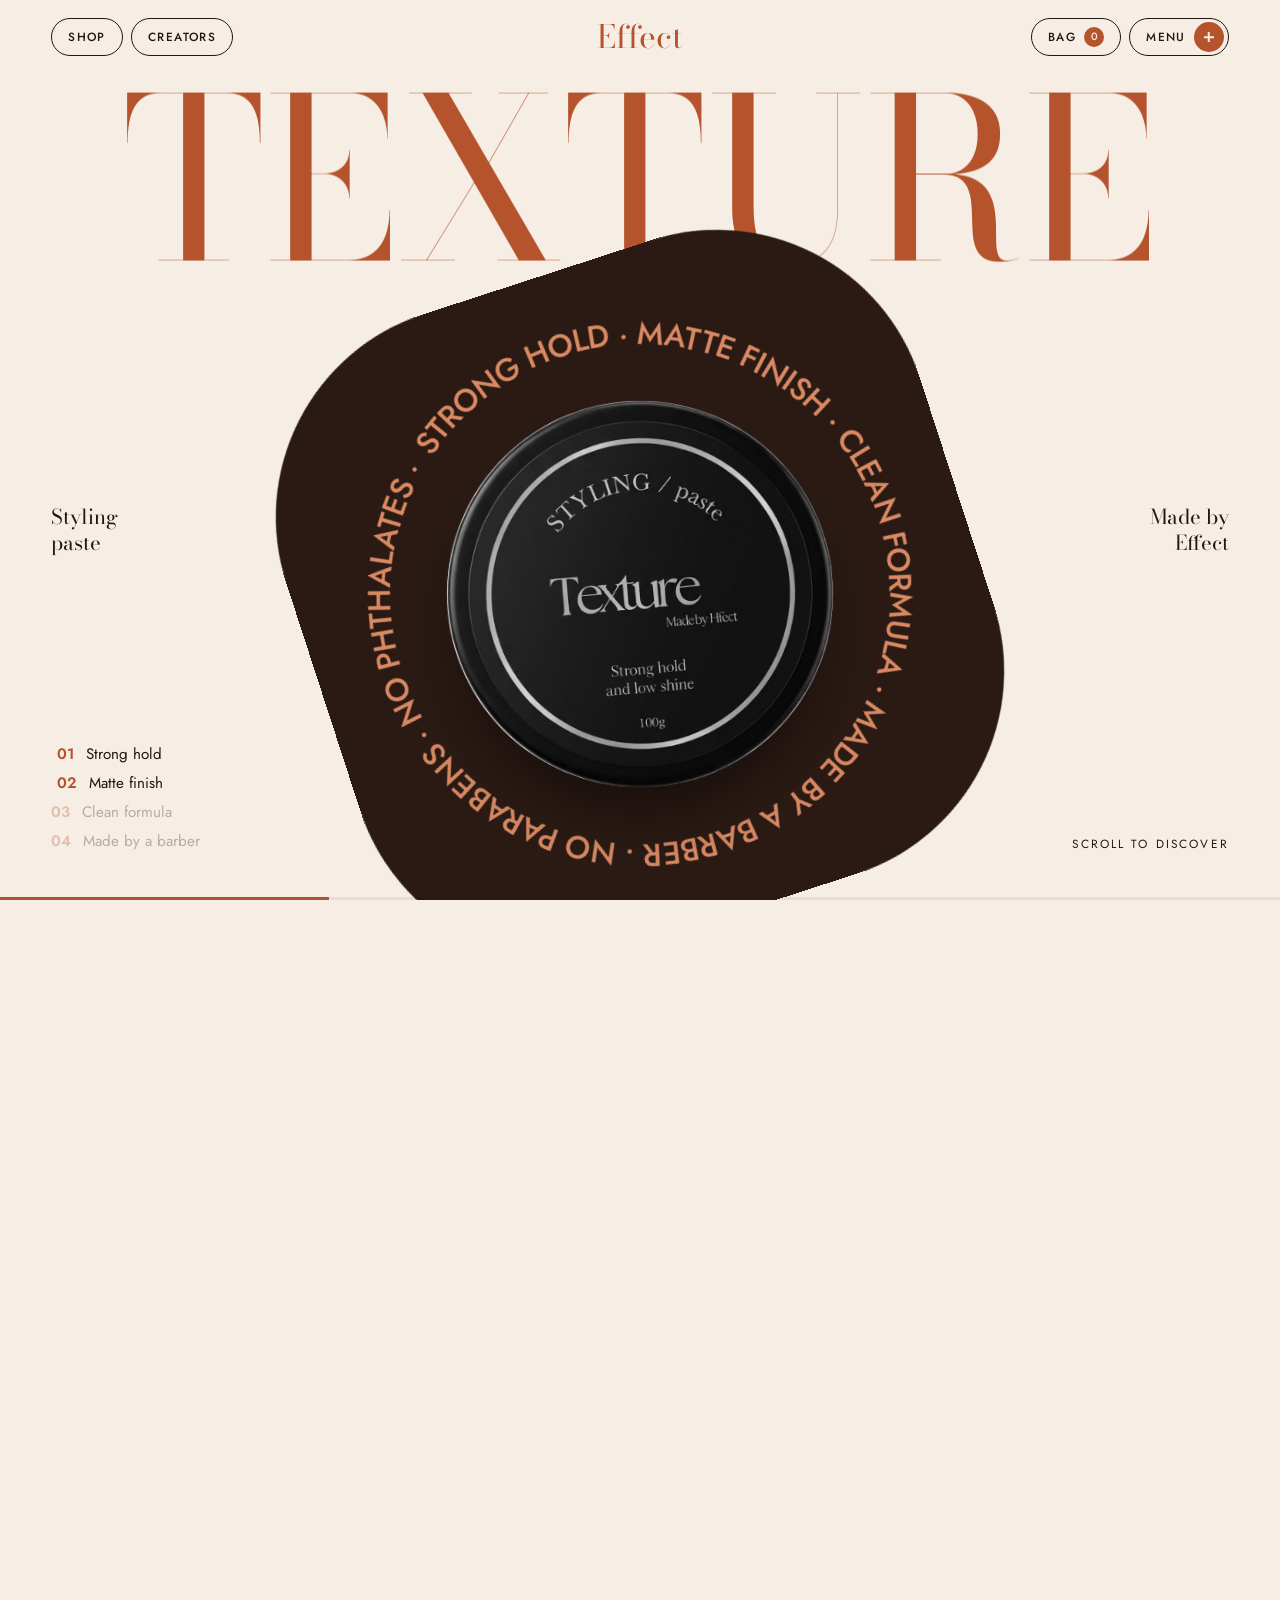
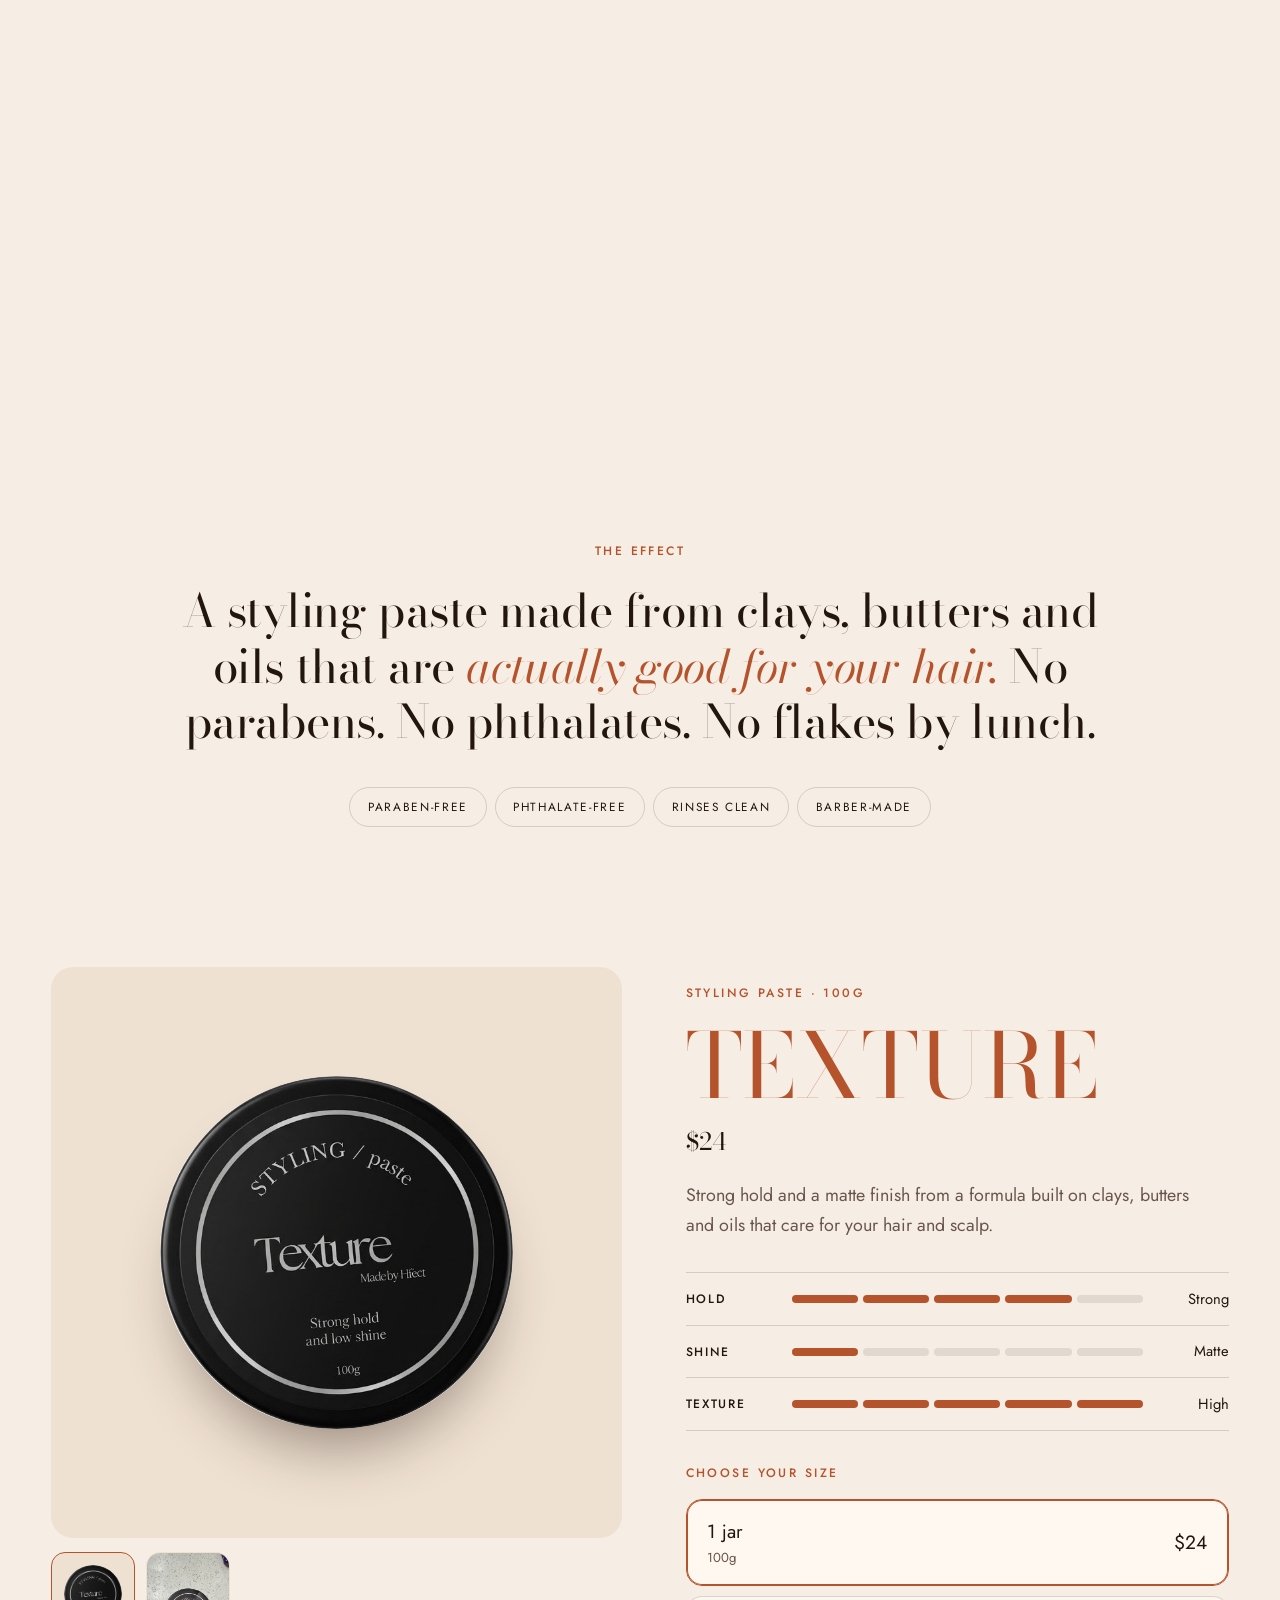
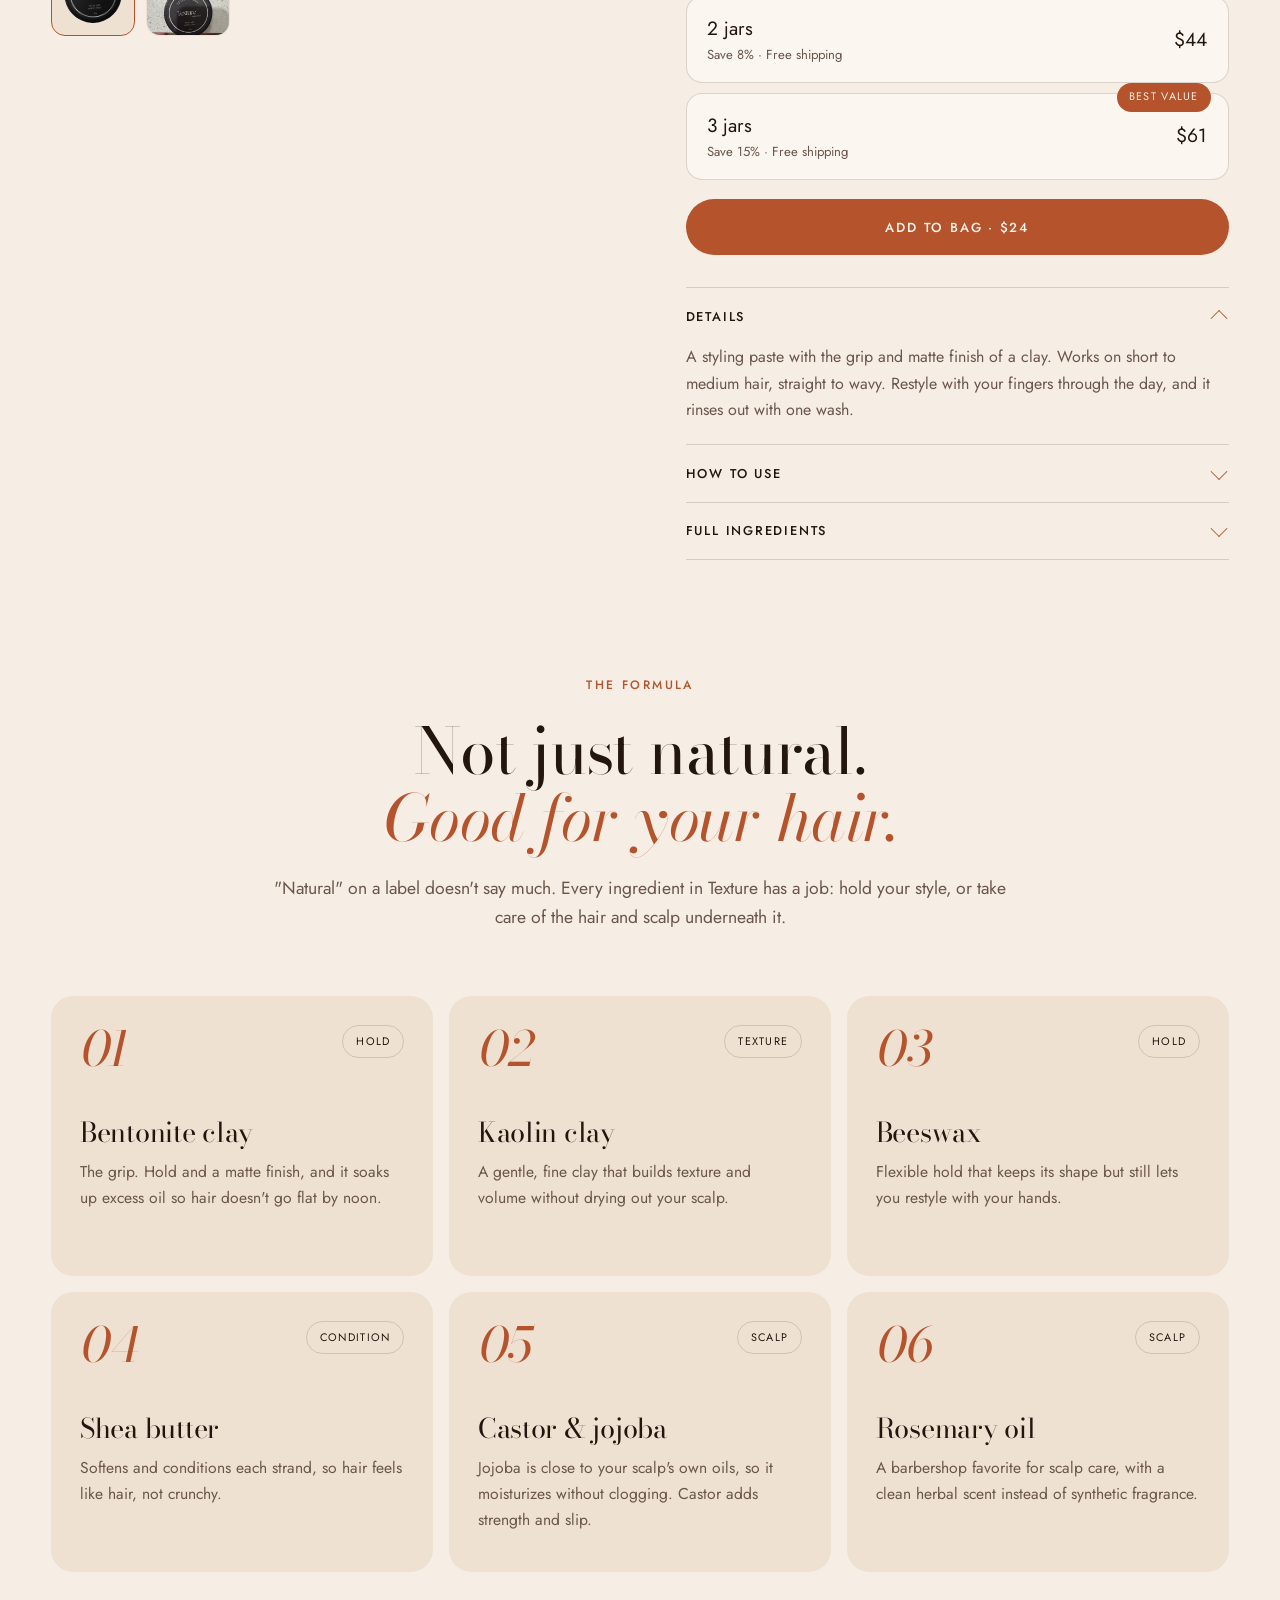
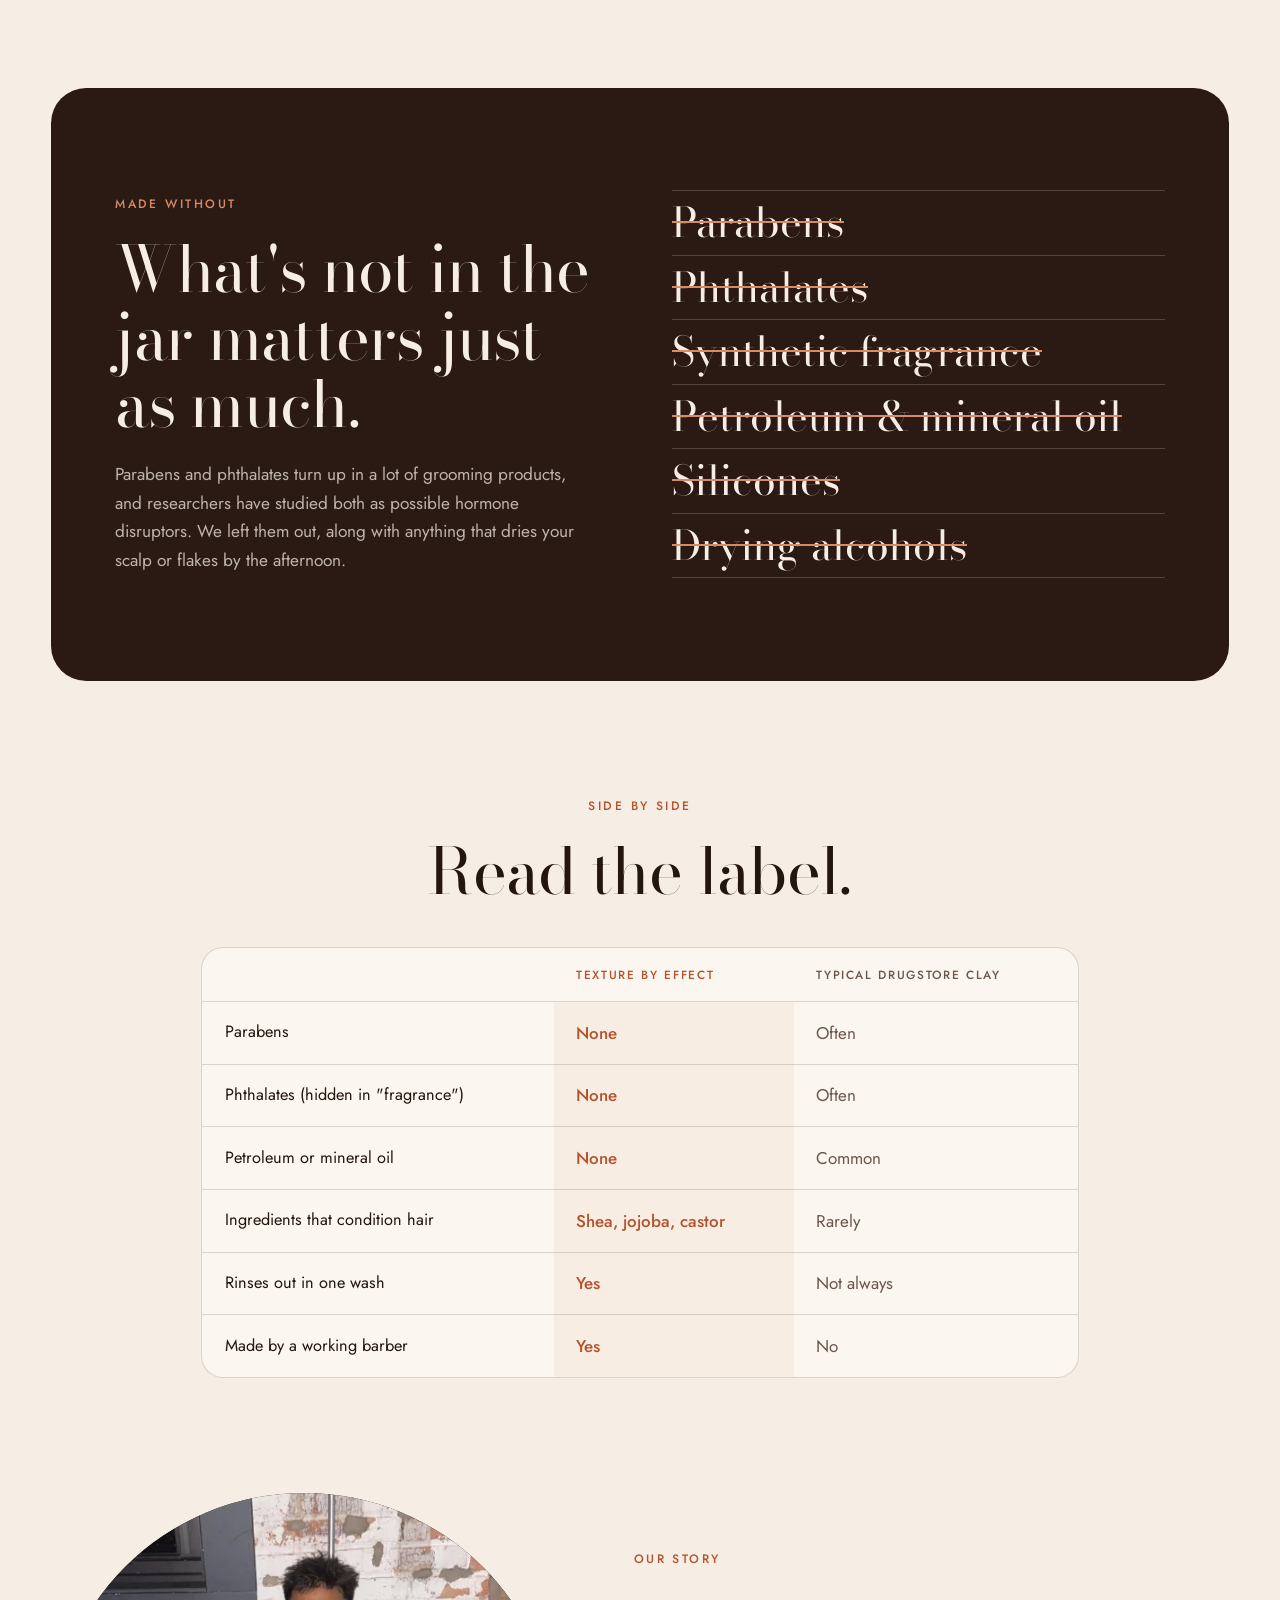
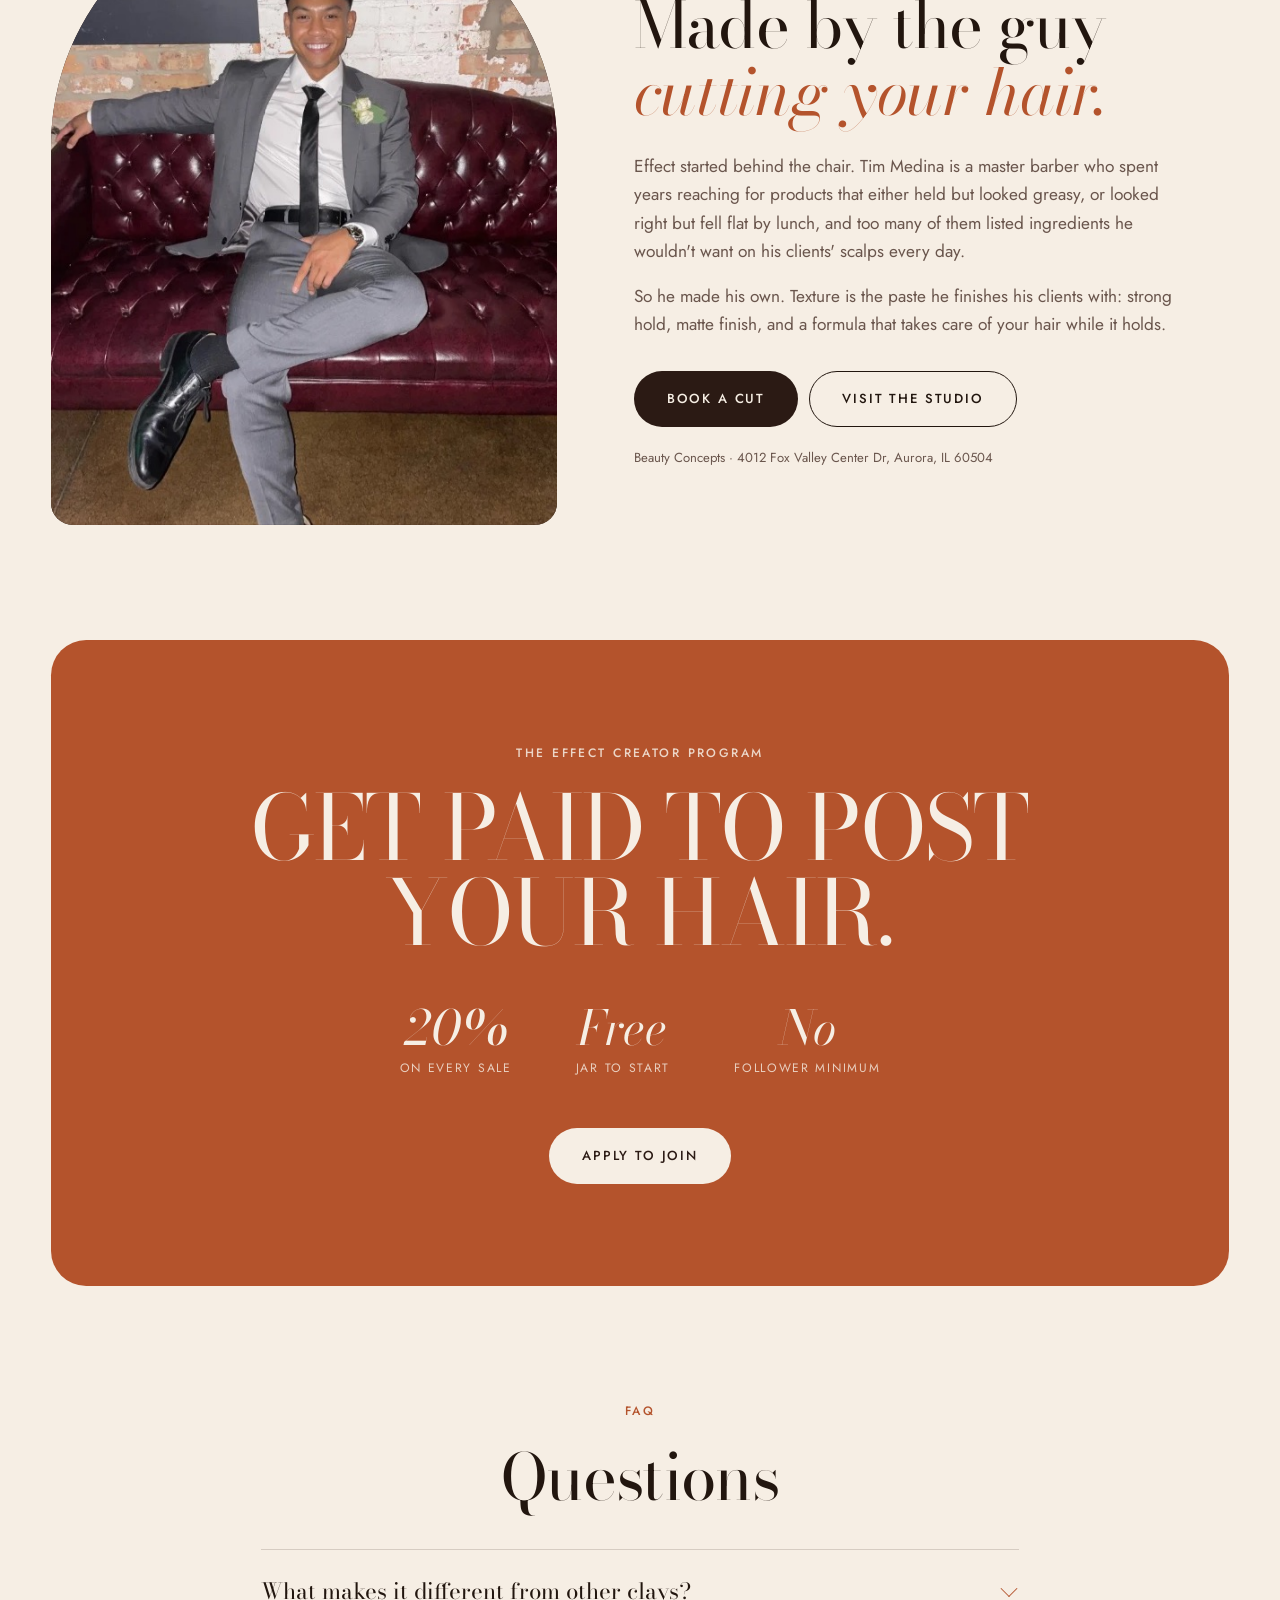
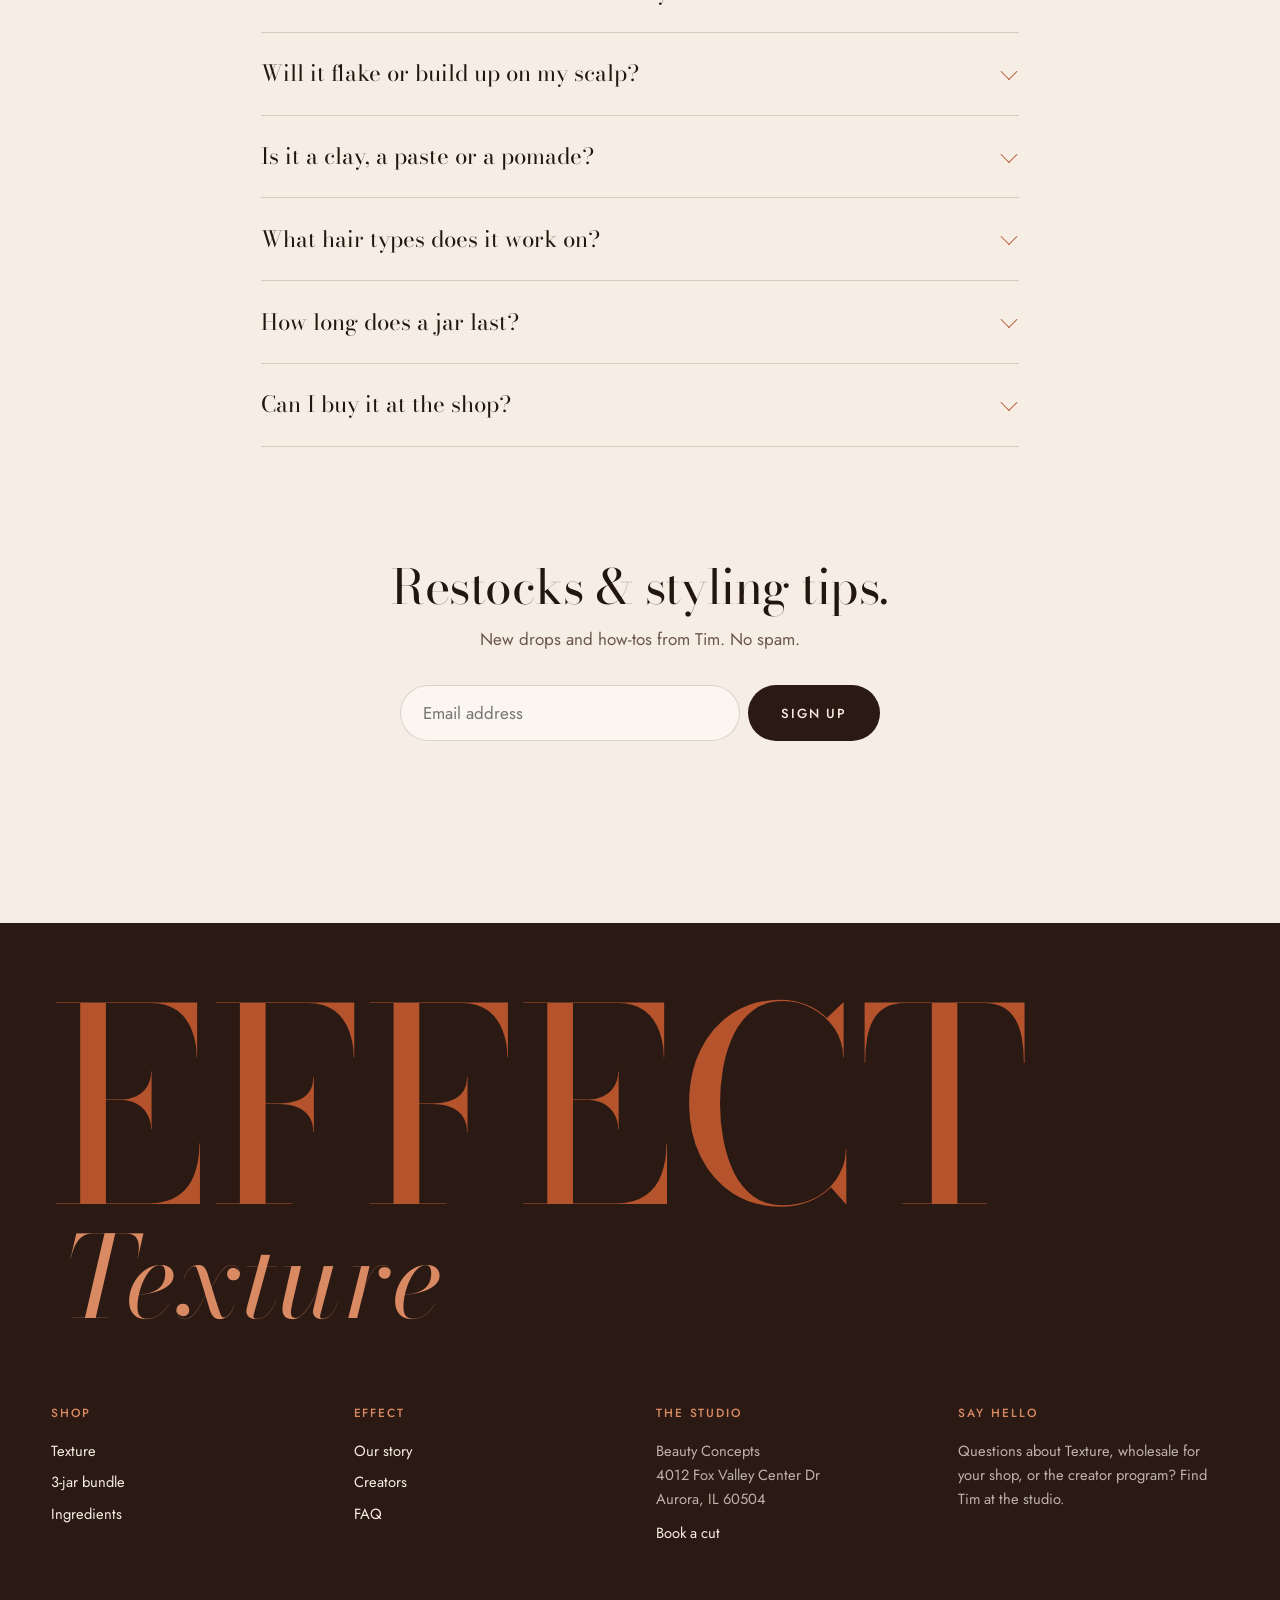
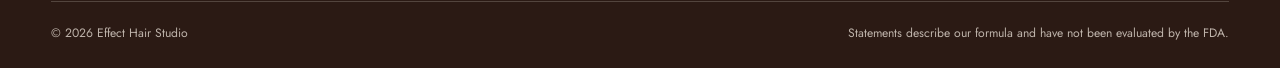
==== commit 72de4fc9: "Use Jost for body text, keep Bodoni for headlines Co-Authored-By: Claude Opus 5.5 <noreply@anthropic" ====
--- a/site/index.html
+++ b/site/index.html
@@ -10,8 +10,8 @@
   <meta property="og:image" content="images/texture-jar.jpg">
   <link rel="preconnect" href="https://fonts.googleapis.com">
   <link rel="preconnect" href="https://fonts.gstatic.com" crossorigin>
-  <link href="https://fonts.googleapis.com/css2?family=Bodoni+Moda:ital,opsz,wght@0,6..96,400..700;1,6..96,400..700&display=swap" rel="stylesheet">
-  <link rel="stylesheet" href="css/styles.css?v=2">
+  <link href="https://fonts.googleapis.com/css2?family=Bodoni+Moda:ital,opsz,wght@0,6..96,400..700;1,6..96,400..700&family=Jost:wght@400;500;600&display=swap" rel="stylesheet">
+  <link rel="stylesheet" href="css/styles.css?v=3">
 </head>
 <body>
 
@@ -323,6 +323,6 @@
     </div>
   </aside>
 
-  <script src="js/main.js?v=2"></script>
+  <script src="js/main.js?v=3"></script>
 </body>
 </html>
--- a/site/css/styles.css
+++ b/site/css/styles.css
@@ -11,10 +11,11 @@
   --clay-dk: #93411f;
   --espresso: #2b1a14;
   --ink: #22160f;
-  --muted: #76625a;
+  --muted: #6a564d;
   --line: rgba(43, 26, 20, .16);
   --line-lt: rgba(246, 238, 228, .2);
   --serif: "Bodoni Moda", "Didot", Georgia, serif;
+  --sans: "Jost", "Avenir Next", "Helvetica Neue", Arial, sans-serif;
   --r: 22px;
   --max: 1320px;
   --gut: clamp(16px, 4vw, 56px);
@@ -23,18 +24,21 @@
 * { box-sizing: border-box; margin: 0; padding: 0; }
 html { scroll-behavior: smooth; }
 body {
-  font-family: var(--serif); color: var(--ink); background: var(--cream);
-  font-size: 17px; line-height: 1.6; -webkit-font-smoothing: antialiased; overflow-x: hidden;
+  font-family: var(--sans); color: var(--ink); background: var(--cream);
+  font-size: 17px; line-height: 1.65; -webkit-font-smoothing: antialiased; overflow-x: hidden;
 }
 img { display: block; max-width: 100%; }
 a { color: inherit; }
+h1, h2, h3,
+.hdr-logo, .intro-text, .menu-list a, .footer-mark, .ing-no, .band-stats strong, .c-perks strong,
+.c-steps span, .without-list li, .pdp-price, .faq summary, .hero-side { font-family: var(--serif); }
 h1, h2, h3 { font-weight: 400; line-height: 1.05; letter-spacing: -.01em; }
 h2 { font-size: clamp(2.2rem, 5vw, 4rem); }
 em { font-style: italic; }
 .sr-only { position: absolute; width: 1px; height: 1px; overflow: hidden; clip: rect(0 0 0 0); white-space: nowrap; }
 
 .label {
-  font-size: .72rem; font-weight: 500; letter-spacing: .42em; text-transform: uppercase;
+  font-size: .76rem; font-weight: 500; letter-spacing: .2em; text-transform: uppercase;
   color: var(--clay); margin-bottom: 1.4rem;
 }
 .label-clay { color: #d98a63; }
@@ -44,7 +48,7 @@
 .btn {
   display: inline-flex; align-items: center; justify-content: center; gap: .4em;
   min-height: 56px; padding: 0 2rem; border-radius: 999px; border: 1px solid transparent;
-  font: 500 .76rem/1 var(--serif); letter-spacing: .22em; text-transform: uppercase; text-decoration: none;
+  font: 500 .82rem/1 var(--sans); letter-spacing: .14em; text-transform: uppercase; text-decoration: none;
   cursor: pointer; transition: background .25s, color .25s, border-color .25s;
 }
 .btn-clay { background: var(--clay); color: var(--cream-2); }
@@ -61,7 +65,7 @@
 .pill {
   display: inline-flex; align-items: center; gap: .5rem; height: 38px; padding: 0 1rem;
   border: 1px solid currentColor; border-radius: 999px; background: transparent; color: inherit;
-  font: 500 .68rem/1 var(--serif); letter-spacing: .22em; text-transform: uppercase; text-decoration: none; cursor: pointer;
+  font: 500 .74rem/1 var(--sans); letter-spacing: .12em; text-transform: uppercase; text-decoration: none; cursor: pointer;
   transition: background .25s, color .25s;
 }
 .pill:hover { background: var(--ink); color: var(--cream); border-color: var(--ink); }
@@ -116,8 +120,8 @@
   transition: padding .3s, color .3s;
 }
 .menu-list a:hover { padding-left: 1.2rem; color: var(--espresso); }
-.menu-list span { font-size: .8rem; letter-spacing: .2em; font-style: italic; opacity: .7; }
-.menu-foot { max-width: var(--max); width: 100%; margin: 2rem auto 0; font-size: .72rem; letter-spacing: .32em; text-transform: uppercase; opacity: .75; }
+.menu-list span { font-family: var(--sans); font-size: .8rem; letter-spacing: .12em; opacity: .7; }
+.menu-foot { max-width: var(--max); width: 100%; margin: 2rem auto 0; font-size: .78rem; letter-spacing: .16em; text-transform: uppercase; opacity: .75; }
 
 /* ---------- Hero ---------- */
 .hero { position: relative; height: 400vh; }
@@ -144,7 +148,7 @@
 }
 .hero-ring { position: absolute; inset: 0; width: 100%; height: 100%; }
 .hero-ring text {
-  font-family: var(--serif); font-size: 21px; letter-spacing: .14em; text-transform: uppercase; fill: #d98a63;
+  font-family: var(--sans); font-weight: 500; font-size: 19px; letter-spacing: .1em; text-transform: uppercase; fill: #d98a63;
 }
 .hero-jar { position: absolute; inset: 21%; will-change: transform; }
 .hero-jar img {
@@ -159,10 +163,10 @@
 }
 .hero-steps li { opacity: .3; transition: opacity .4s, transform .4s; }
 .hero-steps li.is-on { opacity: 1; transform: translateX(6px); }
-.hero-steps b { font-weight: 500; font-style: italic; color: var(--clay); margin-right: .4rem; }
+.hero-steps b { font-weight: 600; color: var(--clay); margin-right: .4rem; }
 .hero-hint {
   position: absolute; z-index: 3; right: var(--gut); bottom: 46px;
-  font-size: .66rem; letter-spacing: .36em; text-transform: uppercase; color: var(--ink); transition: opacity .4s;
+  font-size: .74rem; letter-spacing: .18em; text-transform: uppercase; color: var(--ink); transition: opacity .4s;
 }
 .hero-hint.is-hidden { opacity: 0; }
 .hero-progress { position: absolute; left: 0; right: 0; bottom: 0; height: 3px; z-index: 3; background: rgba(43,26,20,.08); }
@@ -175,7 +179,7 @@
 .intro-tags { list-style: none; display: flex; flex-wrap: wrap; justify-content: center; gap: .5rem; margin-top: 2.4rem; }
 .intro-tags li {
   border: 1px solid var(--line); border-radius: 999px; padding: .55rem 1.1rem;
-  font-size: .68rem; letter-spacing: .26em; text-transform: uppercase;
+  font-size: .74rem; letter-spacing: .14em; text-transform: uppercase;
 }
 
 /* ---------- Product ---------- */
@@ -207,7 +211,7 @@
 
 .meters { margin: 2rem 0; border-top: 1px solid var(--line); }
 .meters > div { display: grid; grid-template-columns: 90px 1fr 70px; align-items: center; gap: 1rem; padding: .85rem 0; border-bottom: 1px solid var(--line); }
-.meters dt { font-size: .7rem; letter-spacing: .3em; text-transform: uppercase; }
+.meters dt { font-size: .76rem; letter-spacing: .14em; font-weight: 500; text-transform: uppercase; }
 .meter { display: flex; gap: 5px; }
 .meter i { flex: 1; height: 8px; border-radius: 999px; background: rgba(43,26,20,.1); }
 .meter i:nth-child(-n + 1) { background: var(--clay); }
@@ -215,7 +219,7 @@
 .meter[style*="--n:3"] i:nth-child(-n + 3),
 .meter[style*="--n:4"] i:nth-child(-n + 4),
 .meter[style*="--n:5"] i:nth-child(-n + 5) { background: var(--clay); }
-.meter-v { font-size: .9rem; text-align: right; font-style: italic; }
+.meter-v { font-size: .92rem; text-align: right; }
 
 .variants { border: 0; display: grid; gap: .6rem; margin-bottom: 1.2rem; }
 .variants legend { margin-bottom: 1rem; }
@@ -234,7 +238,7 @@
 .variant-price { grid-area: price; font-size: 1.2rem; }
 .variant-flag {
   position: absolute; top: -10px; right: 18px; background: var(--clay); color: var(--cream);
-  font-size: .6rem; letter-spacing: .24em; text-transform: uppercase; padding: .35rem .7rem; border-radius: 999px;
+  font-size: .68rem; letter-spacing: .12em; text-transform: uppercase; padding: .35rem .75rem; border-radius: 999px;
 }
 .add-to-cart.added { background: var(--espresso); }
 
@@ -243,7 +247,7 @@
 .pdp-acc summary, .faq summary {
   list-style: none; cursor: pointer; position: relative; padding: 1.1rem 2.5rem 1.1rem 0;
 }
-.pdp-acc summary { font-size: .74rem; letter-spacing: .3em; text-transform: uppercase; }
+.pdp-acc summary { font-size: .8rem; font-weight: 500; letter-spacing: .14em; text-transform: uppercase; }
 .pdp-acc summary::-webkit-details-marker, .faq summary::-webkit-details-marker { display: none; }
 .pdp-acc summary::after, .faq summary::after {
   content: ""; position: absolute; right: 4px; top: 50%; width: 11px; height: 11px;
@@ -270,7 +274,7 @@
 .ing-no { font-size: 3rem; line-height: 1; font-style: italic; color: var(--clay); }
 .ing-role {
   align-self: start; border: 1px solid var(--line); border-radius: 999px; padding: .4rem .8rem;
-  font-size: .6rem; letter-spacing: .24em; text-transform: uppercase;
+  font-size: .68rem; letter-spacing: .12em; text-transform: uppercase;
 }
 .ing-grid h3 { grid-column: 1 / -1; font-size: 1.7rem; margin-top: 2.6rem; }
 .ing-grid p { grid-column: 1 / -1; color: var(--muted); font-size: .98rem; margin-top: .6rem; }
@@ -301,11 +305,11 @@
 .compare table { width: 100%; border-collapse: collapse; text-align: left; min-width: 520px; }
 .compare th, .compare td { padding: 1.05rem 1.4rem; border-bottom: 1px solid var(--line); font-weight: 400; }
 .compare tbody tr:last-child th, .compare tbody tr:last-child td { border-bottom: 0; }
-.compare thead th { font-size: .66rem; letter-spacing: .28em; text-transform: uppercase; color: var(--muted); }
+.compare thead th { font-size: .74rem; font-weight: 500; letter-spacing: .14em; text-transform: uppercase; color: var(--muted); }
 .compare thead th.us { color: var(--clay); }
 .compare tbody th { font-size: 1.02rem; }
 .compare td { color: var(--muted); }
-.compare td.us { color: var(--clay); font-style: italic; background: rgba(180,83,44,.06); }
+.compare td.us { color: var(--clay); font-weight: 500; background: rgba(180,83,44,.06); }
 
 /* ---------- Story ---------- */
 .story {
@@ -331,7 +335,7 @@
 .band h2 { font-size: clamp(2.6rem, 7vw, 6rem); text-transform: uppercase; line-height: .95; max-width: 14ch; margin: 0 auto; }
 .band-stats { list-style: none; display: flex; justify-content: center; flex-wrap: wrap; gap: clamp(1.5rem, 5vw, 4.5rem); margin: 3rem 0; }
 .band-stats strong { display: block; font-size: clamp(2rem, 4vw, 3rem); font-weight: 400; font-style: italic; line-height: 1; }
-.band-stats span { font-size: .68rem; letter-spacing: .28em; text-transform: uppercase; opacity: .8; }
+.band-stats span { font-size: .76rem; letter-spacing: .14em; text-transform: uppercase; opacity: .8; }
 
 /* ---------- FAQ ---------- */
 .faq-wrap { max-width: 860px; margin: 0 auto; padding: clamp(5rem, 9vw, 8rem) var(--gut); text-align: center; }
@@ -364,7 +368,7 @@
   max-width: var(--max); margin: clamp(2.5rem, 5vw, 4rem) auto 0;
   display: grid; grid-template-columns: repeat(4, 1fr); gap: 2rem; font-size: .92rem;
 }
-.footer-grid h4 { color: #d98a63; font-weight: 500; font-size: .64rem; letter-spacing: .3em; text-transform: uppercase; margin-bottom: 1rem; }
+.footer-grid h4 { color: #d98a63; font-weight: 500; font-size: .74rem; letter-spacing: .16em; text-transform: uppercase; margin-bottom: 1rem; }
 .footer-grid a { display: block; text-decoration: none; margin-bottom: .45rem; color: var(--cream); }
 .footer-grid a:hover { color: #d98a63; }
 .footer-grid p { margin-bottom: .6rem; }
@@ -462,7 +466,7 @@
 .apply-form { display: grid; grid-template-columns: 1fr 1fr; gap: 1rem 1.2rem; }
 .field { display: grid; gap: .45rem; }
 .field-wide { grid-column: 1 / -1; }
-.field label { font-size: .64rem; letter-spacing: .28em; text-transform: uppercase; opacity: .9; }
+.field label { font-size: .74rem; font-weight: 500; letter-spacing: .14em; text-transform: uppercase; opacity: .9; }
 .field input, .field select, .field textarea {
   width: 100%; border: 1px solid rgba(246,238,228,.35); background: rgba(246,238,228,.1); color: var(--cream);
   border-radius: 14px; padding: .9rem 1rem; font: inherit; font-size: 1rem;
